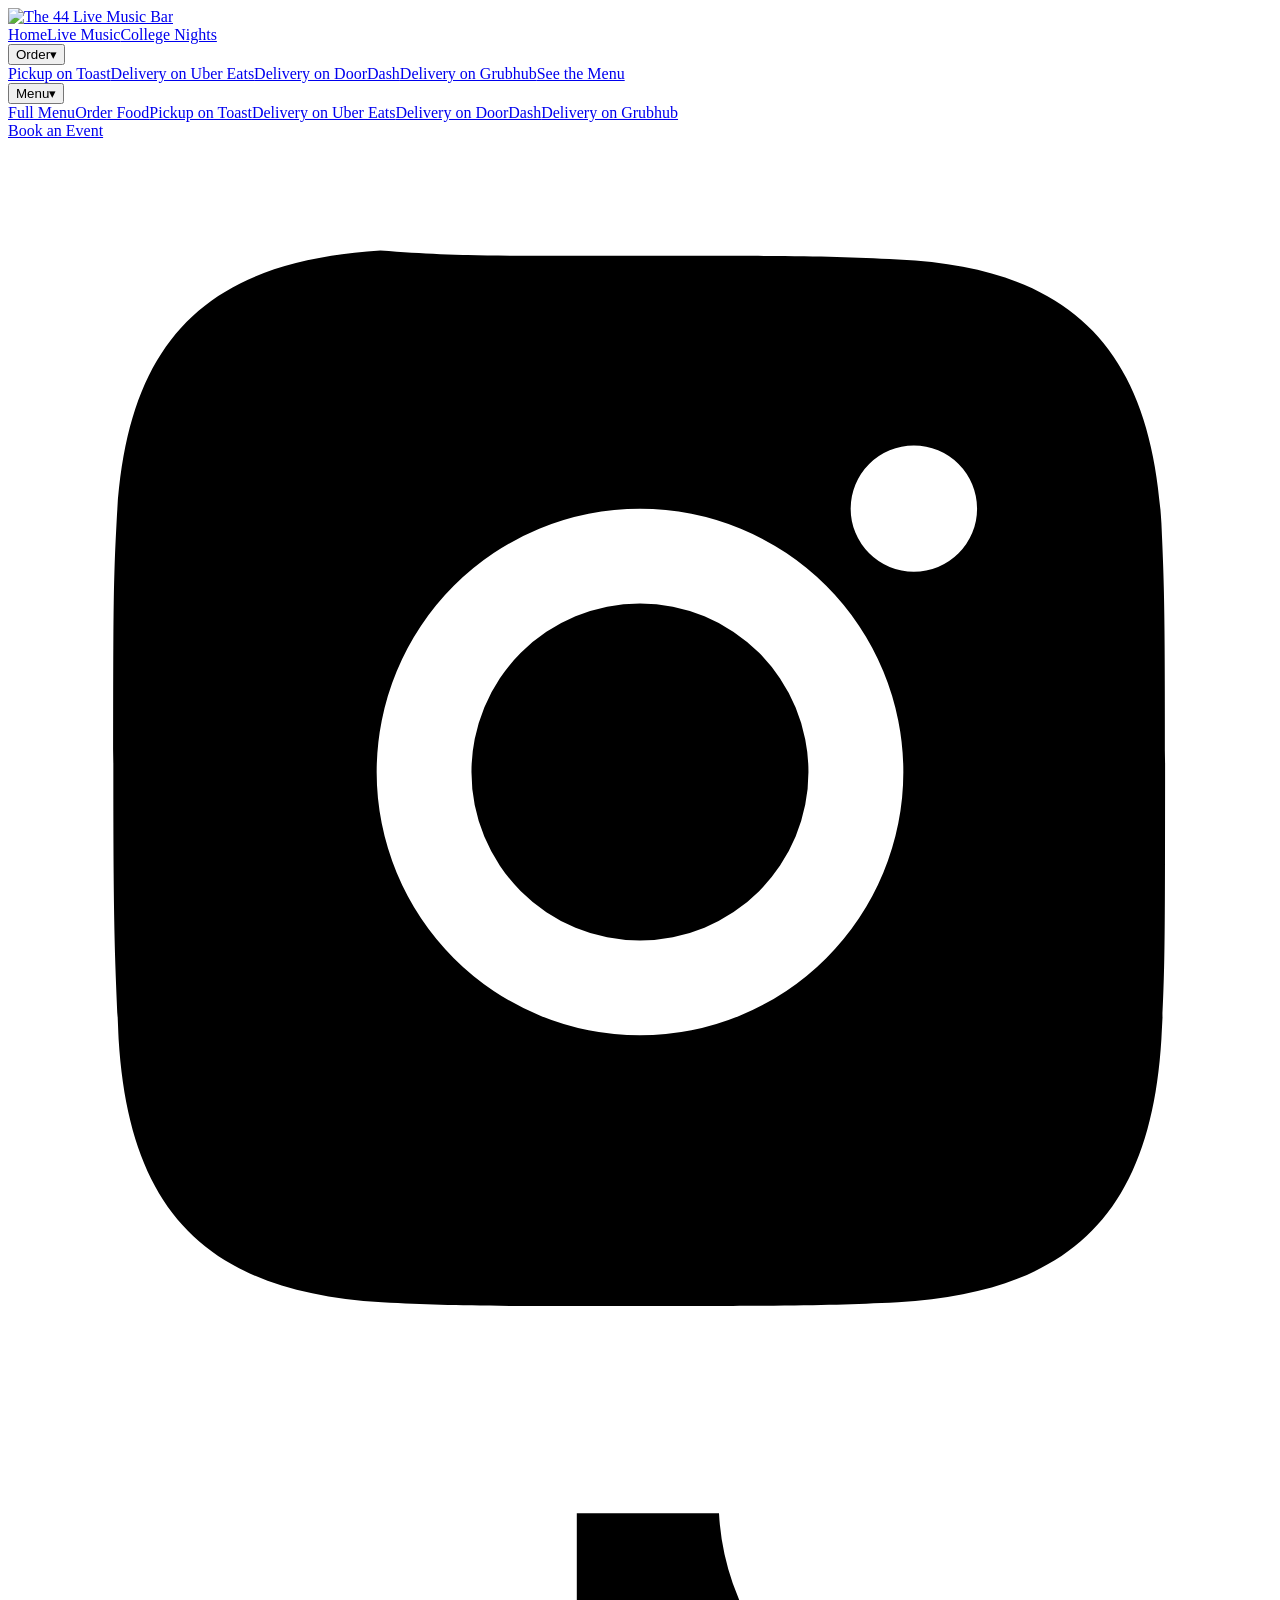
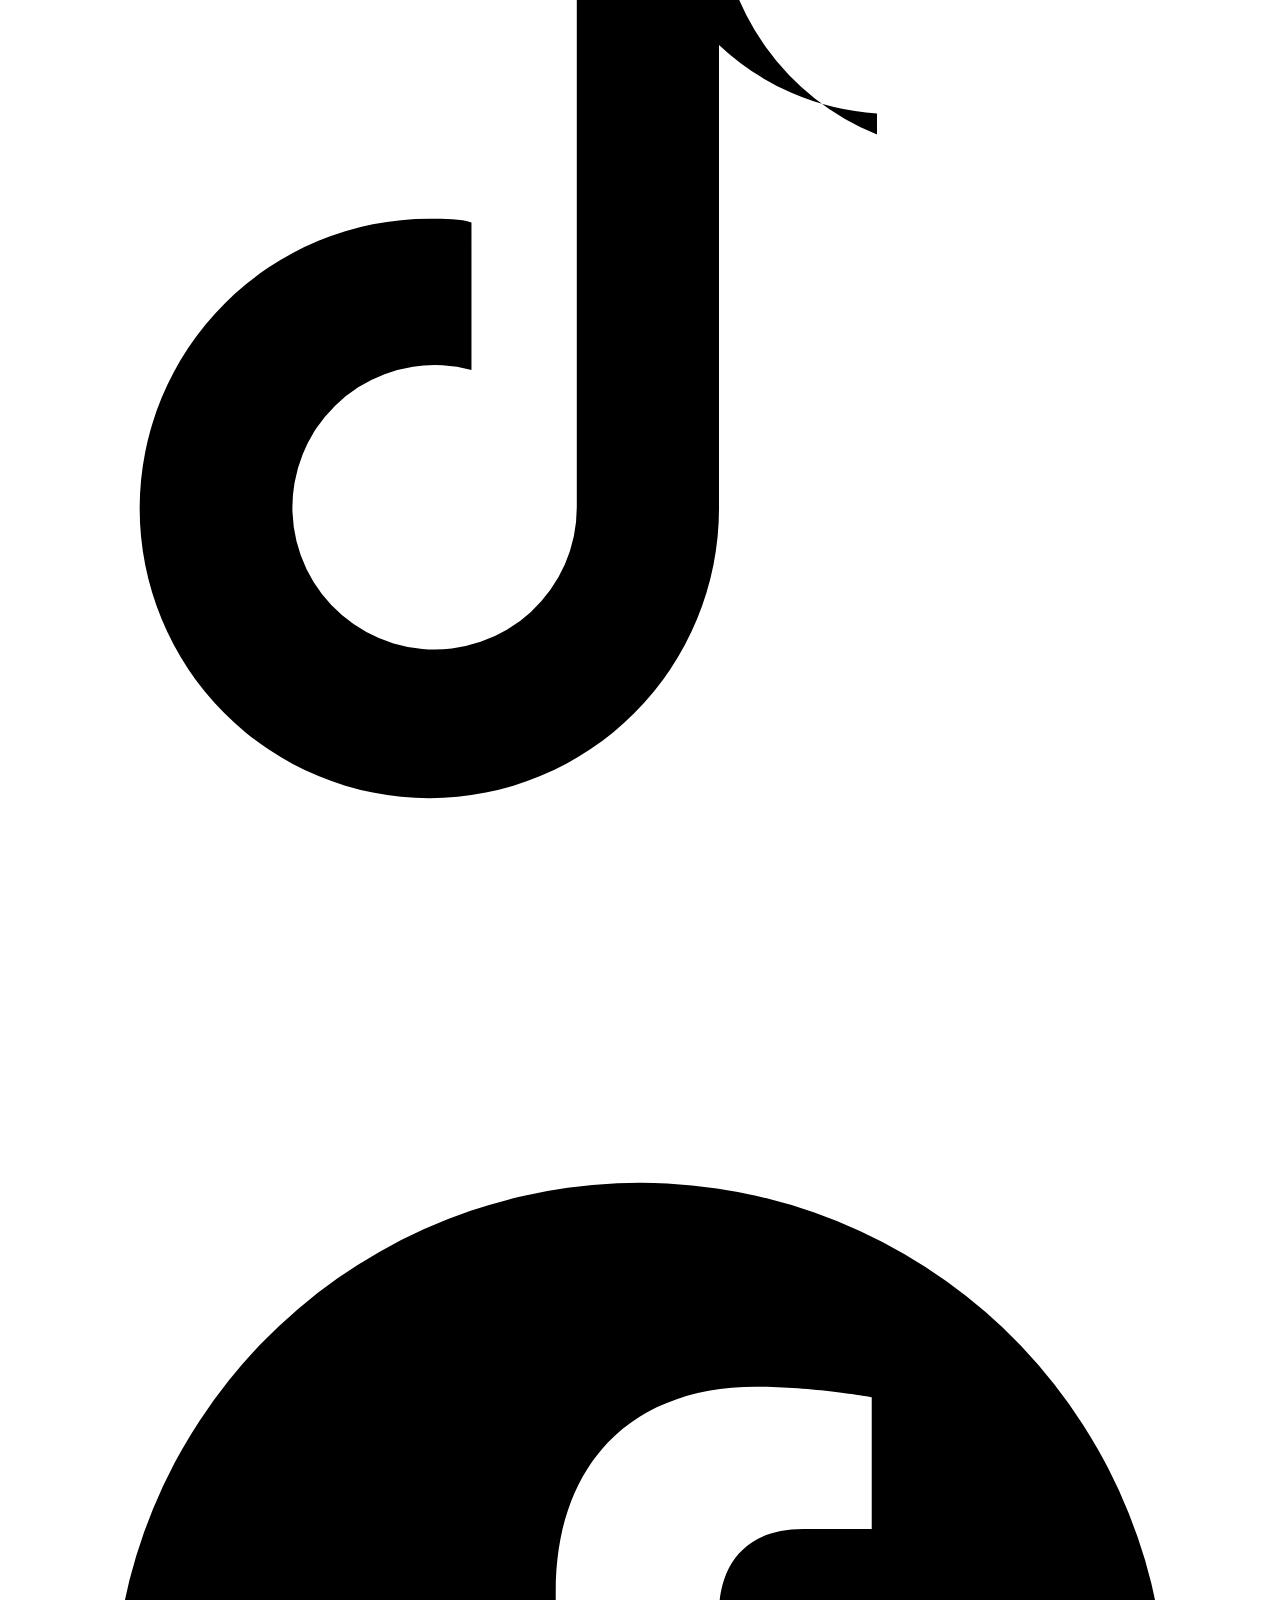
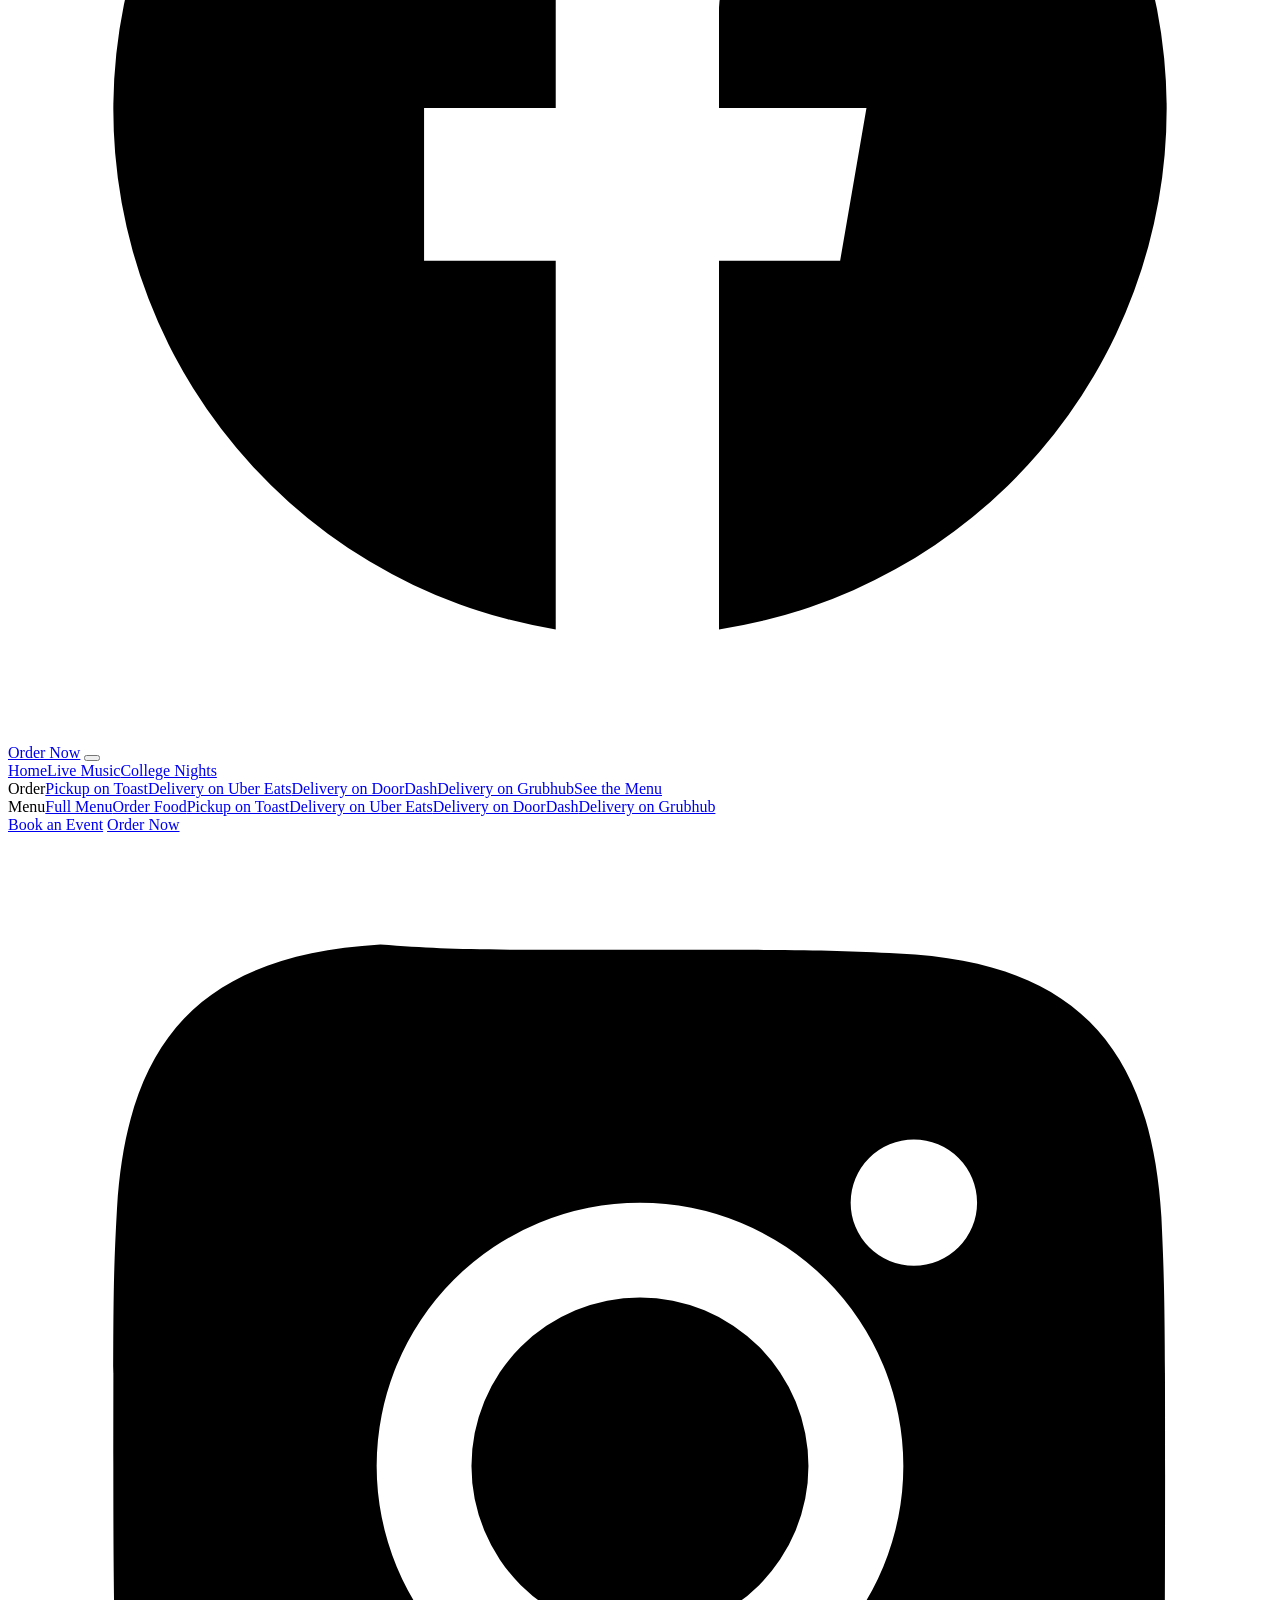
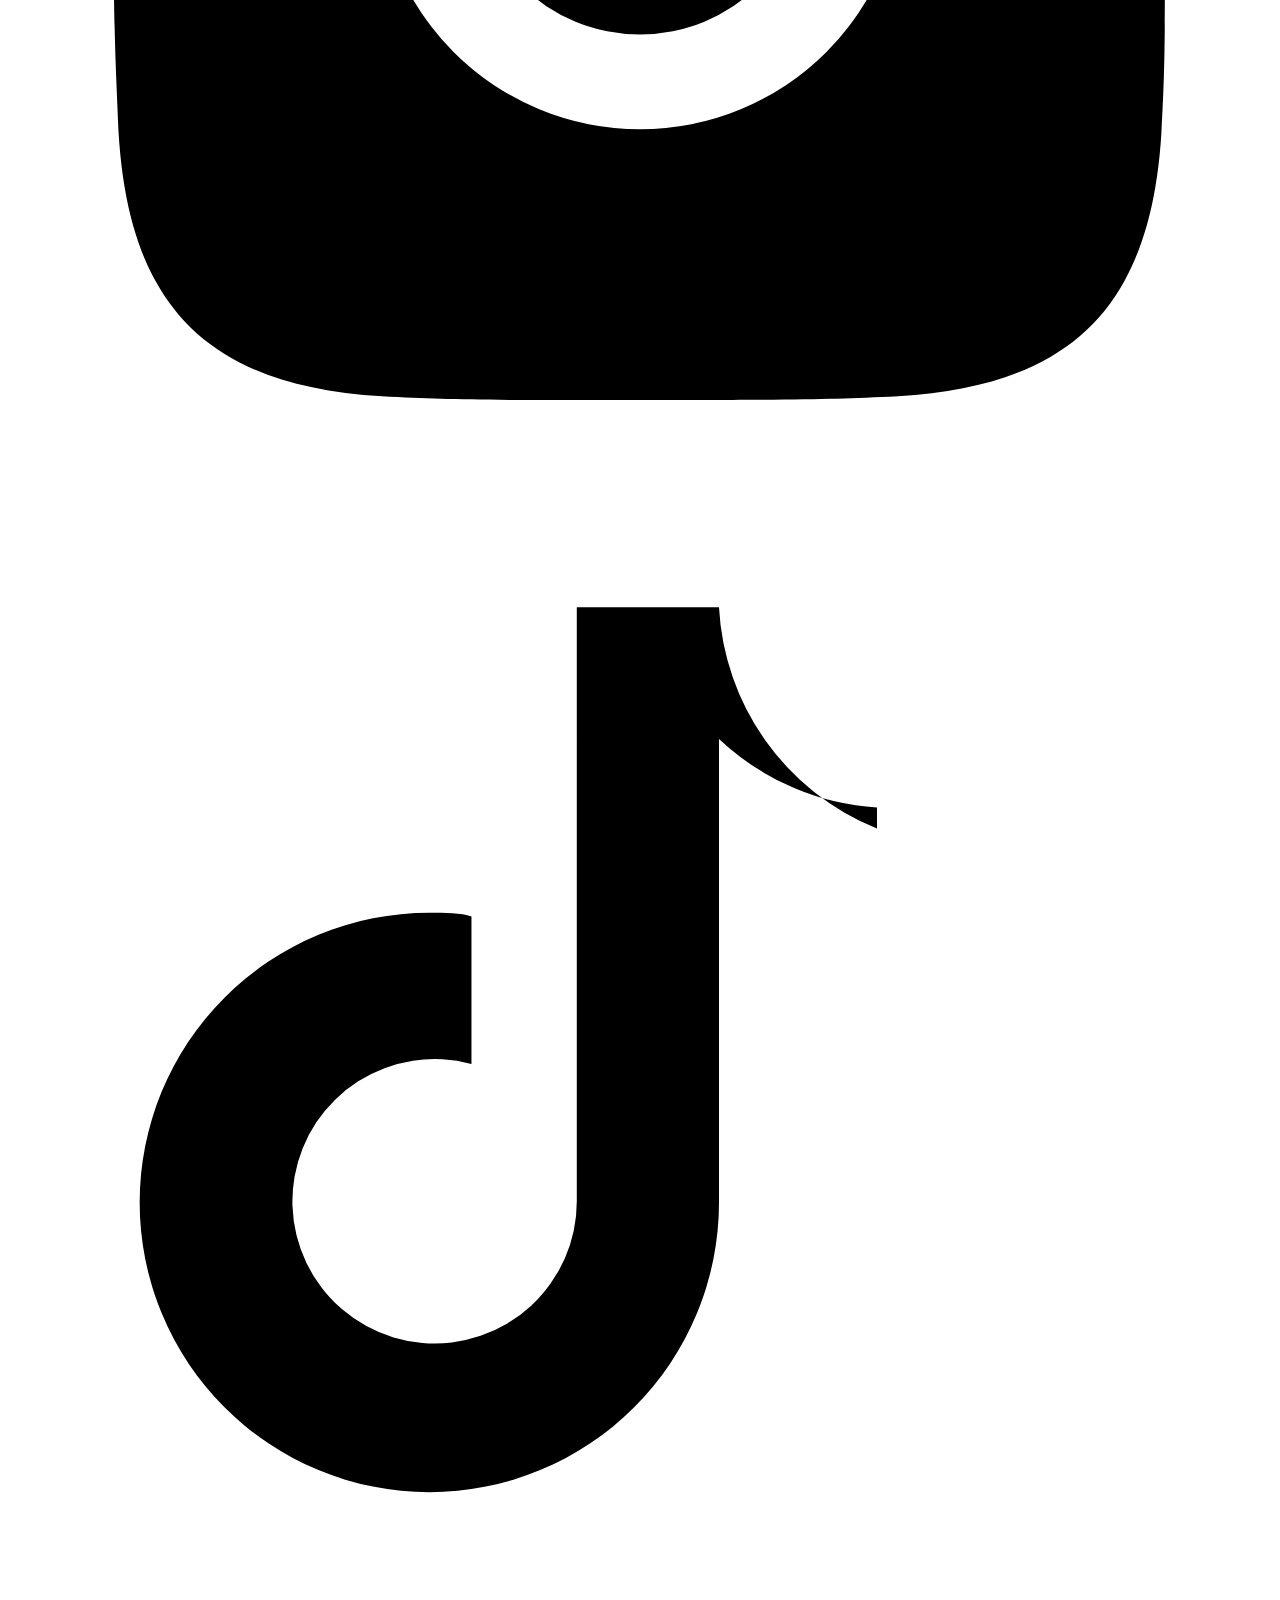
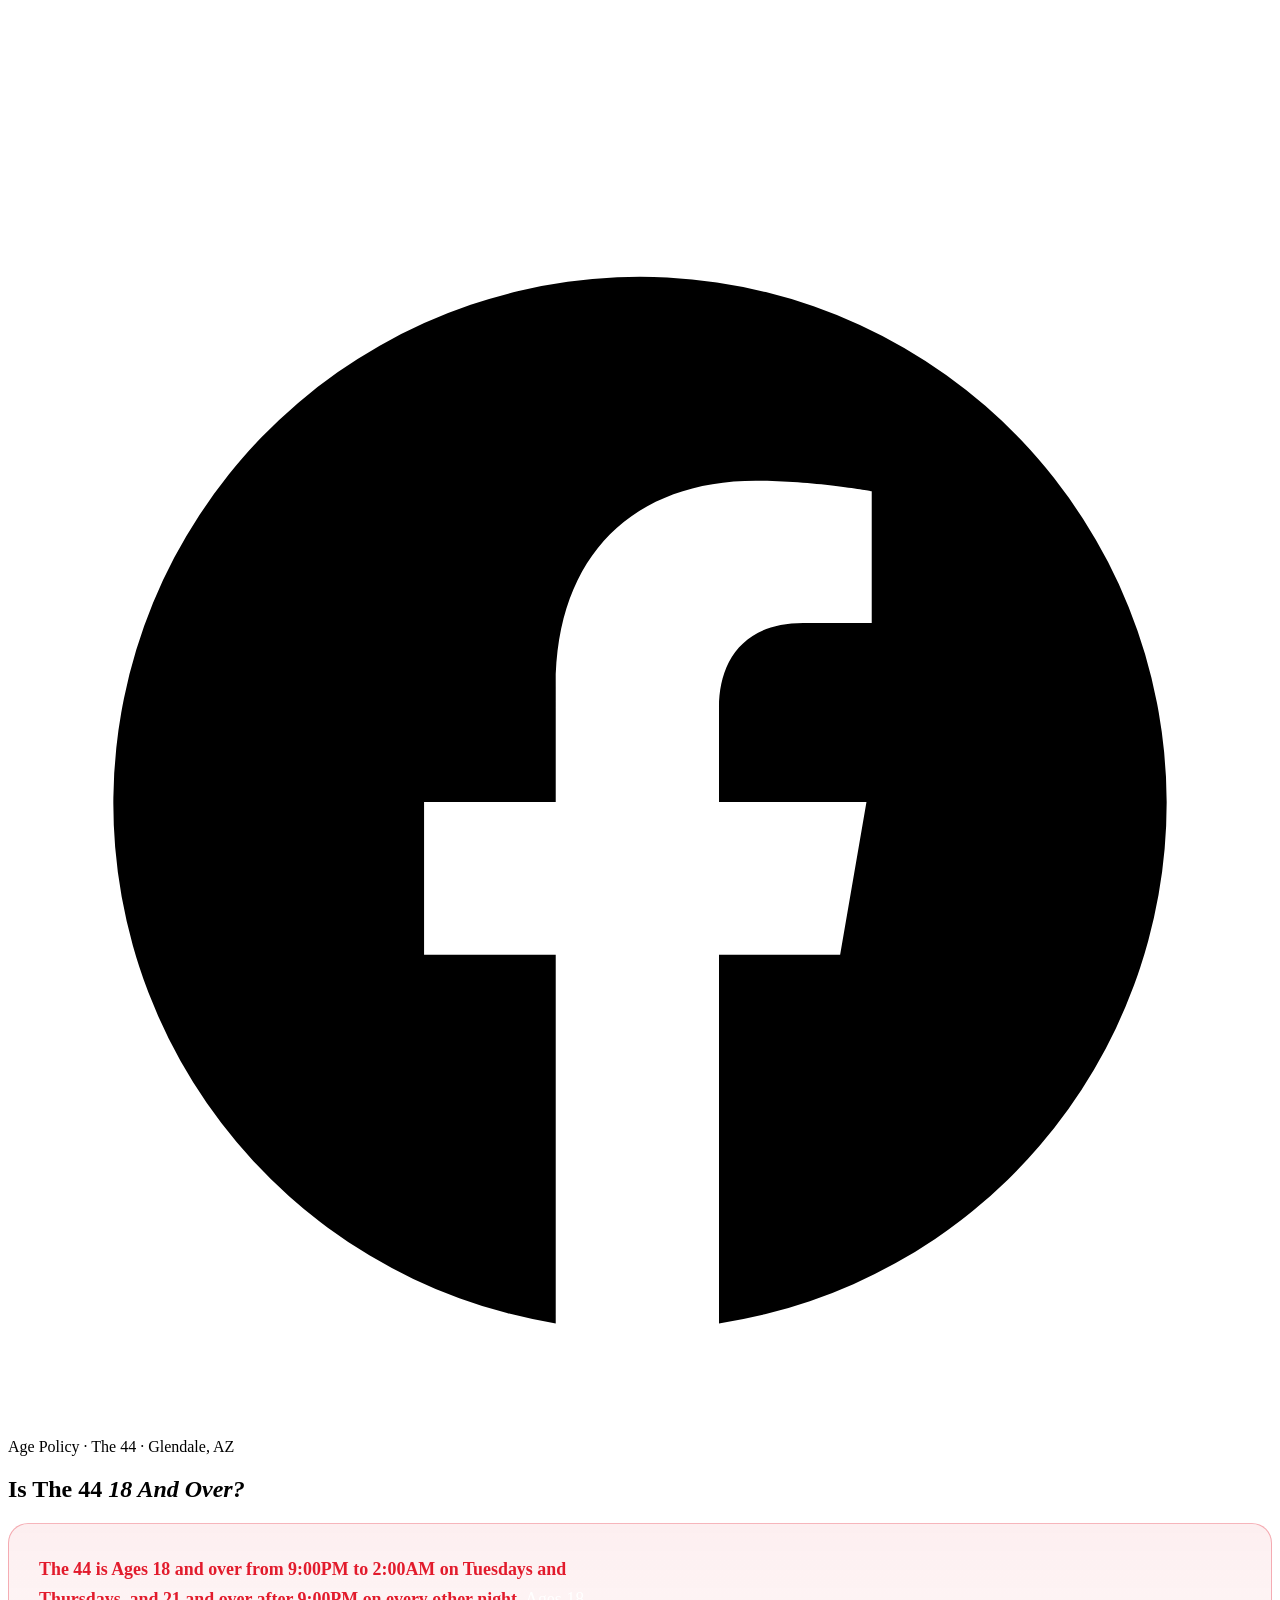
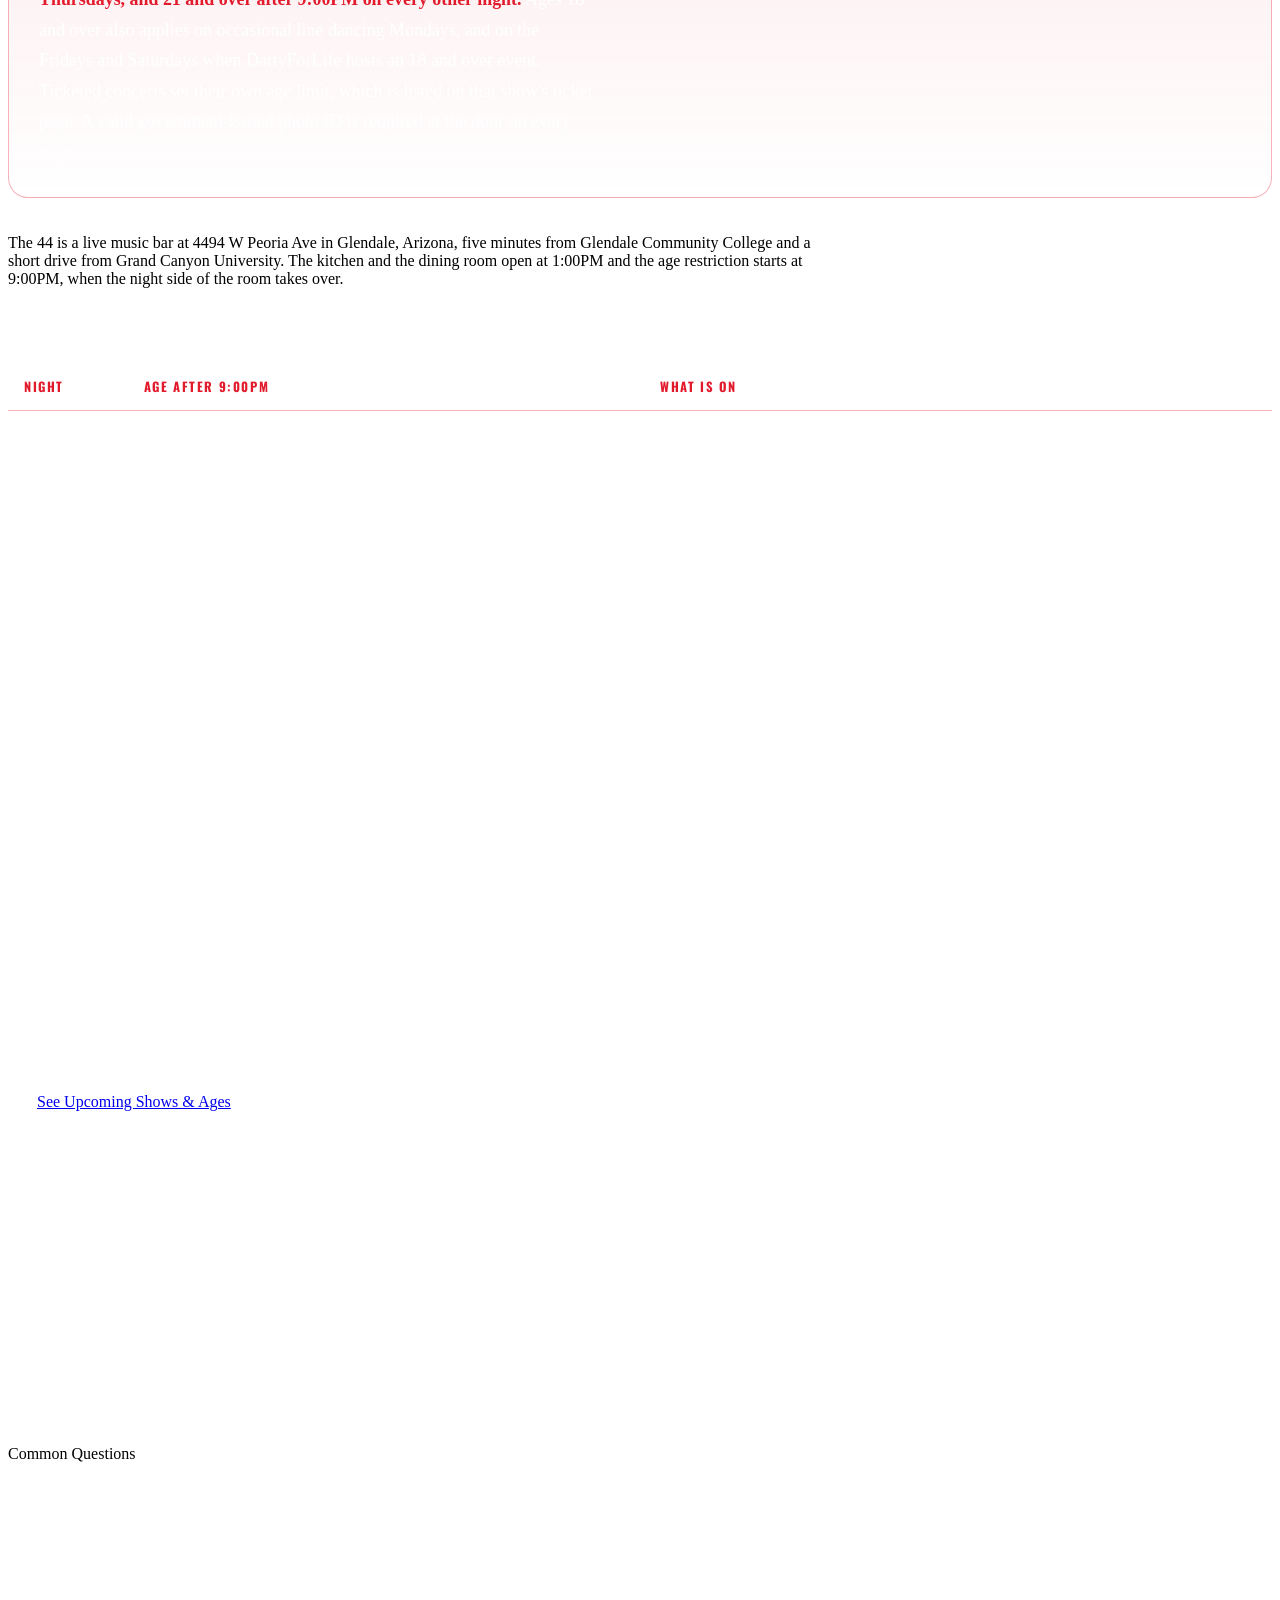
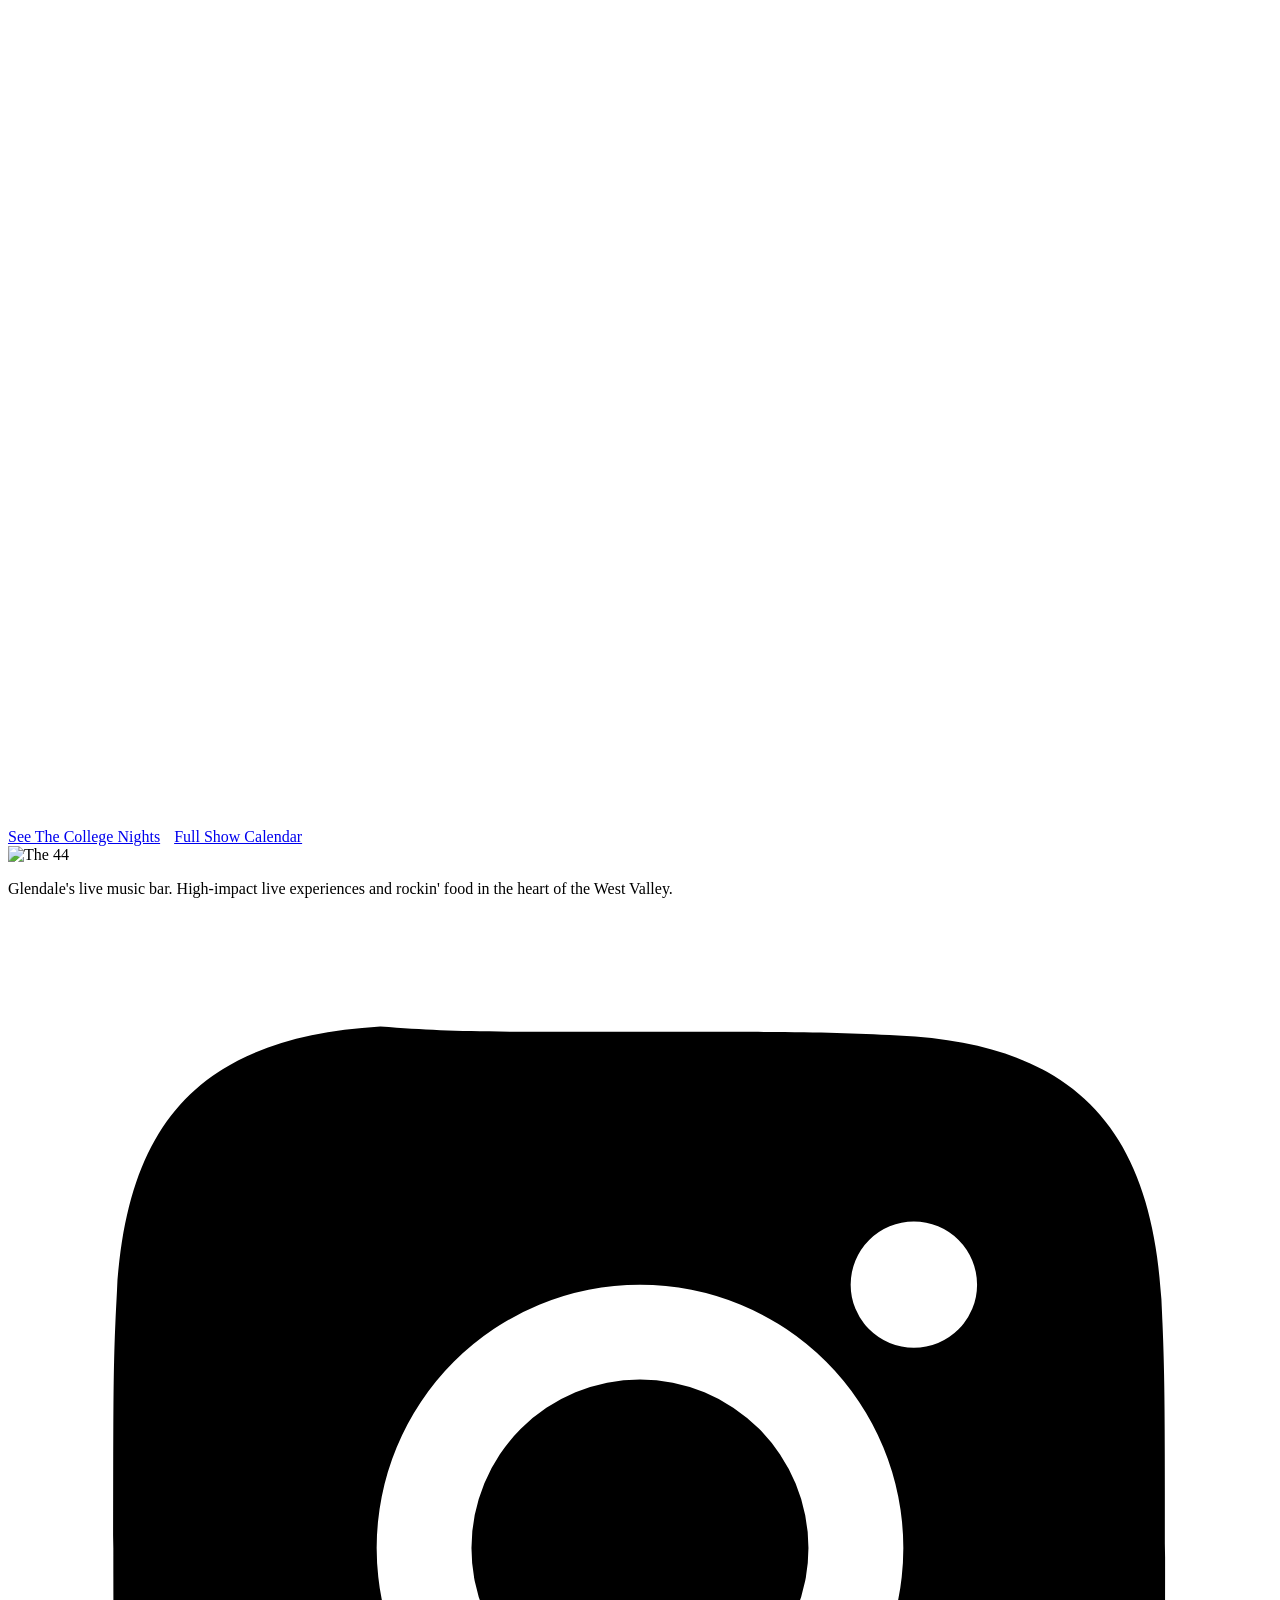
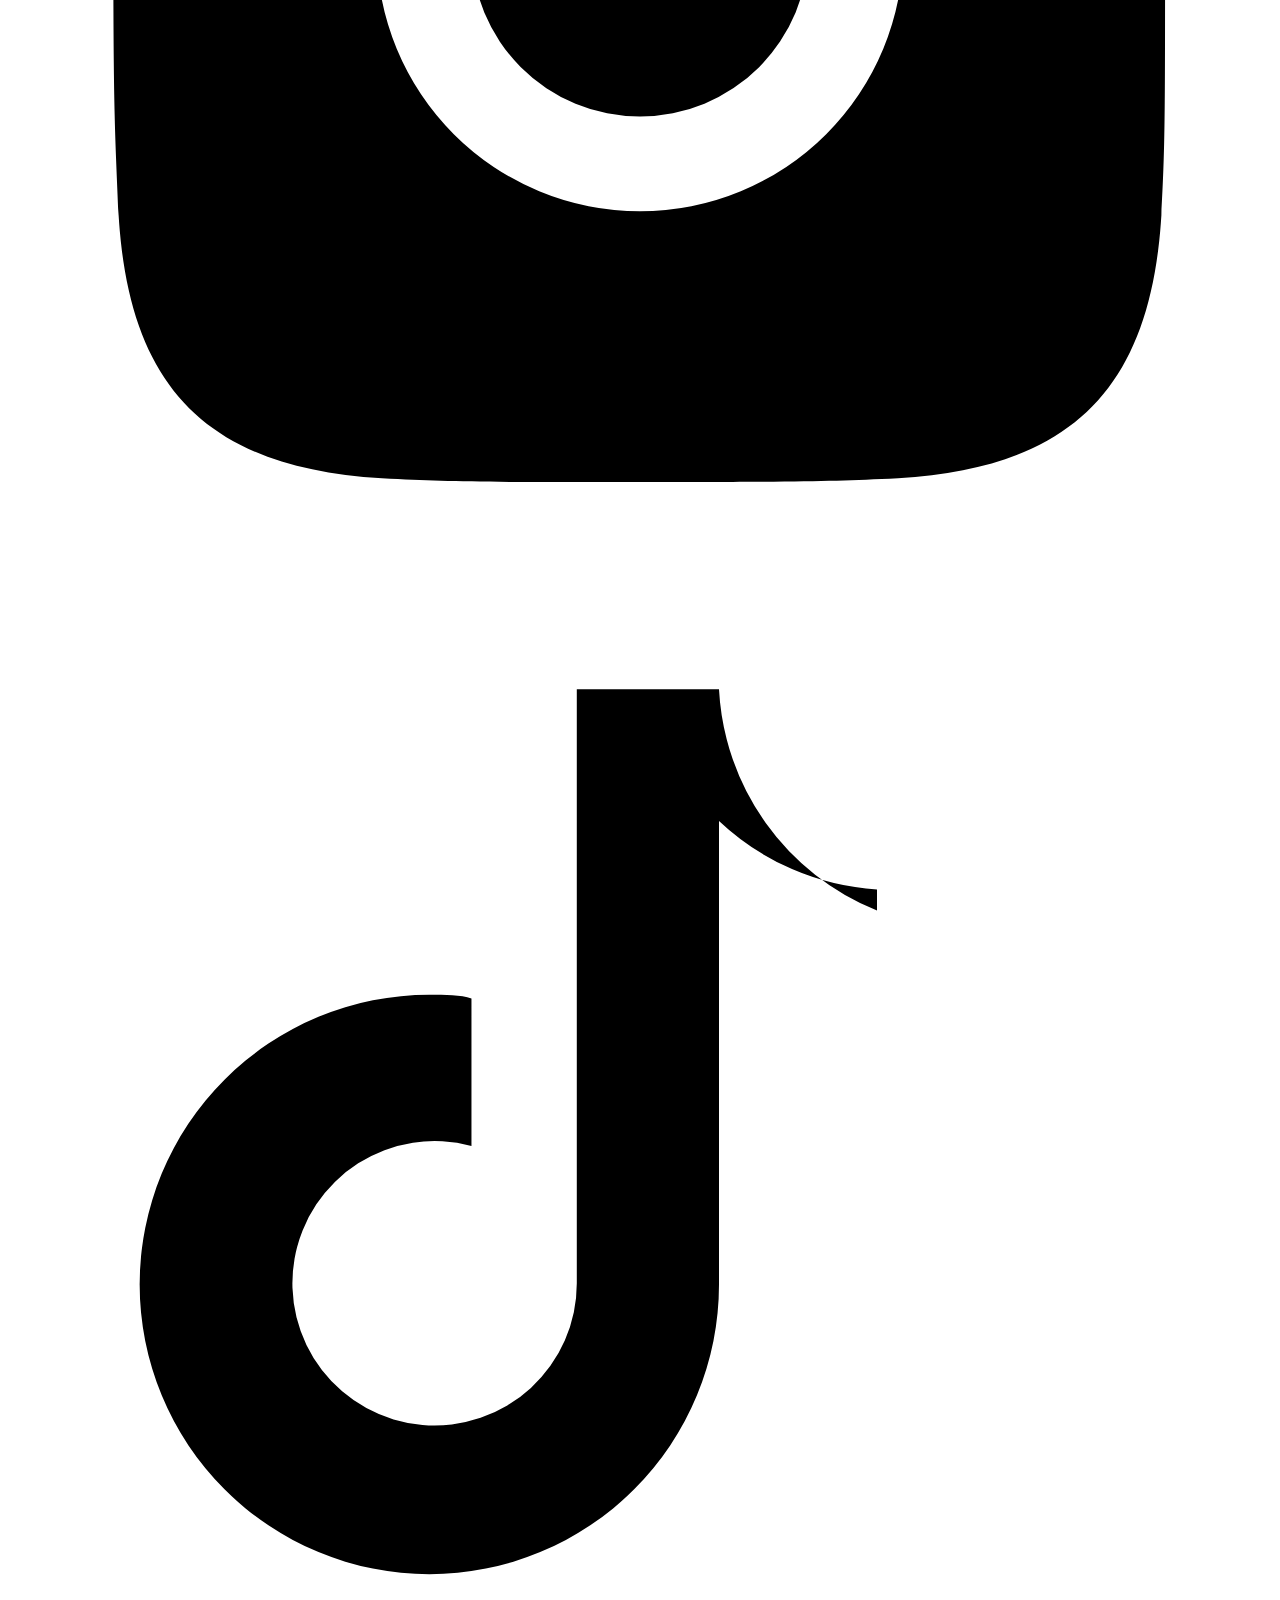
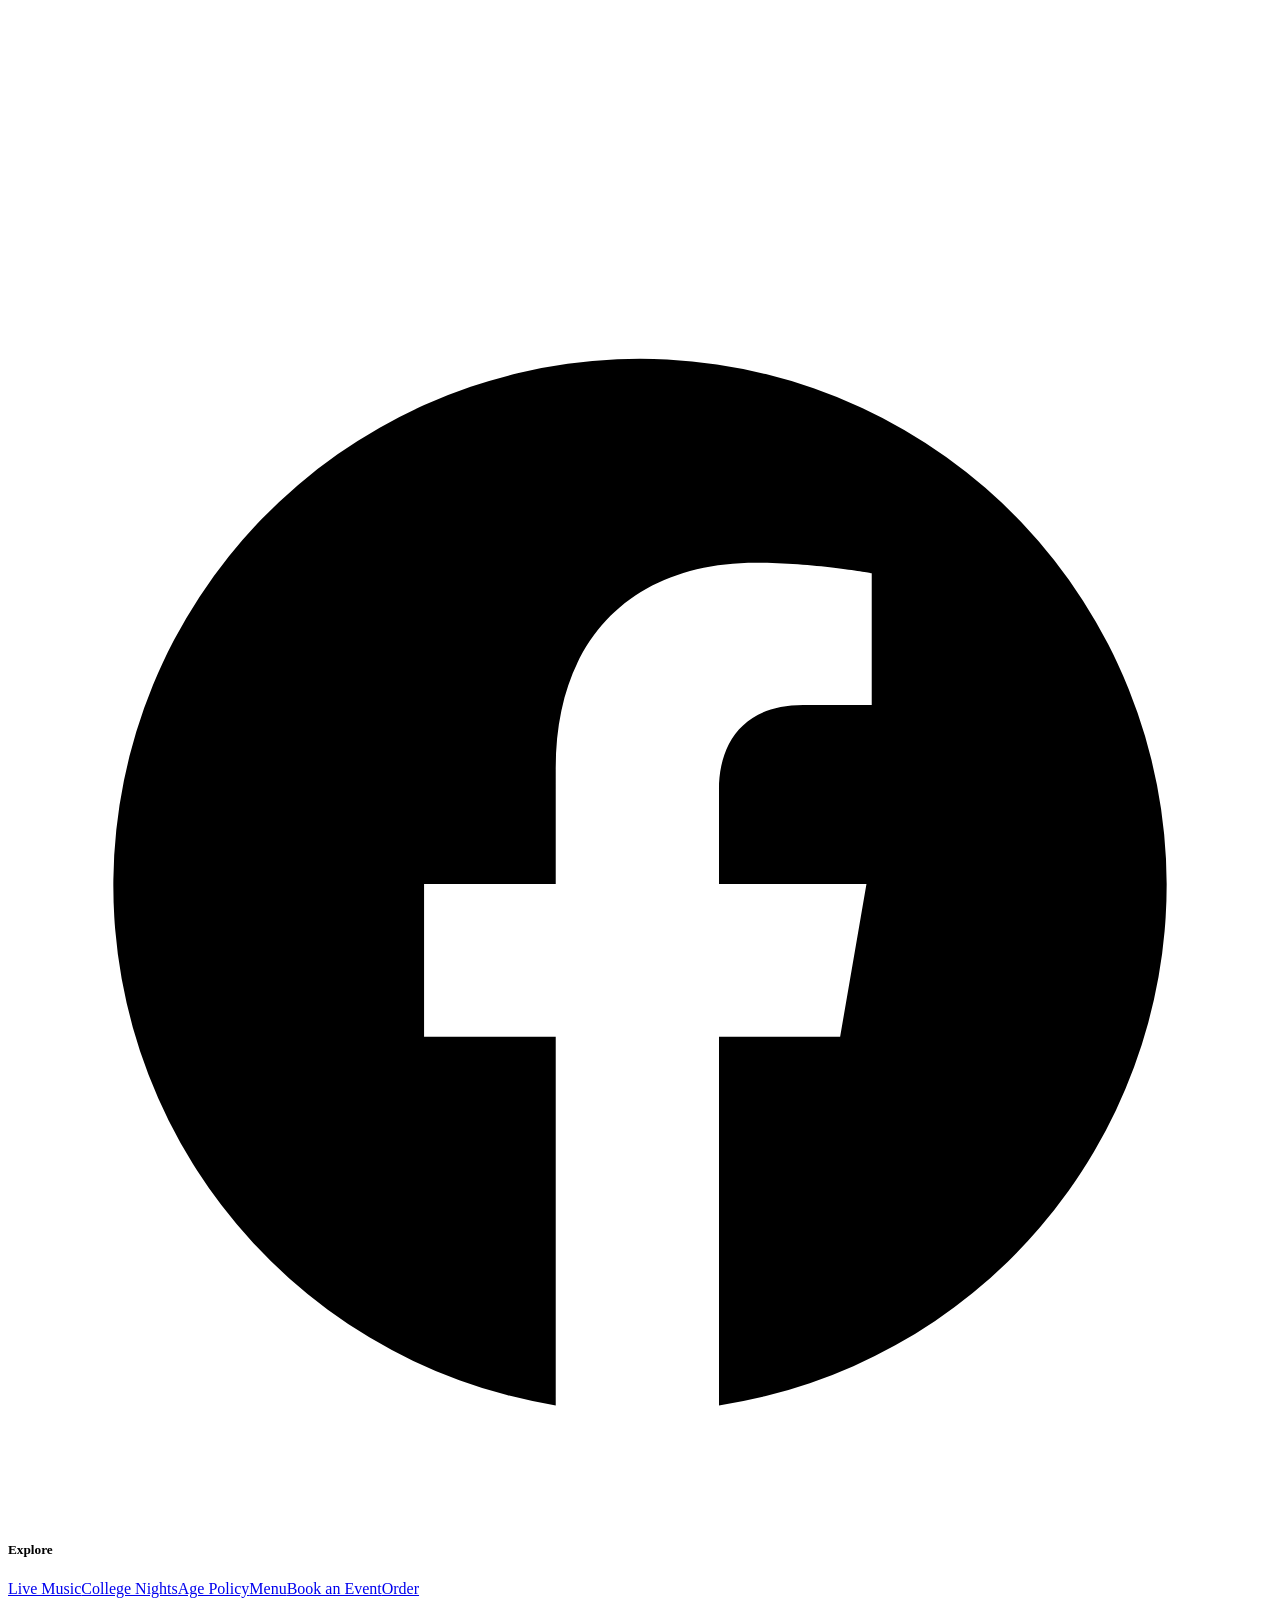
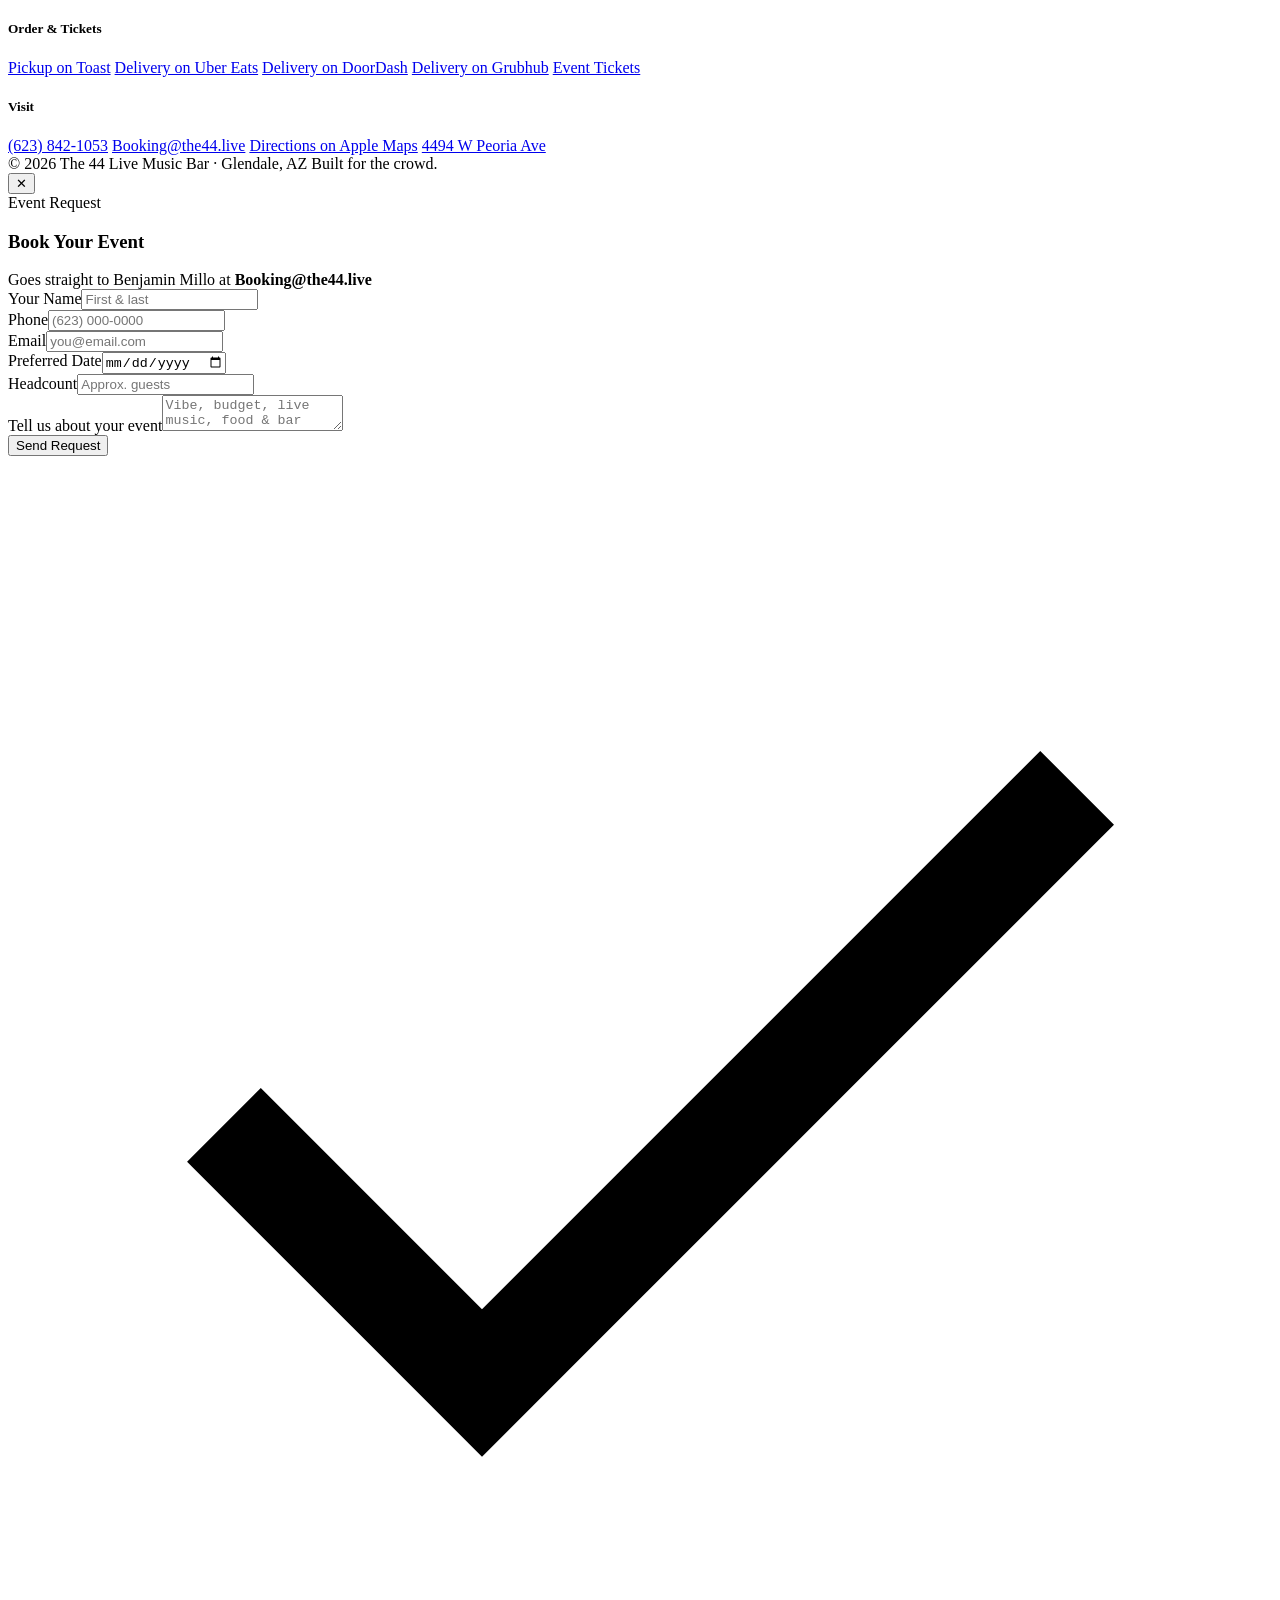
==== 18-and-over.html @ ad422ea9 "Update Open Graph and Twitter meta tags" ====
<!DOCTYPE html>
<html lang="en">
<head>
<meta charset="UTF-8">
<meta name="viewport" content="width=device-width, initial-scale=1.0">
<title>Is The 44 18 and Over? Age Policy By Night · The 44, Glendale AZ</title>
<meta name="description" content="The 44 in Glendale, AZ is Ages 18 and over from 9PM to 2AM on Tuesdays and Thursdays, and 21 and over after 9PM on every other night. Ages 18 and over also applies on occasional line dancing Mondays and on Fridays and Saturdays when DartyForLife hosts.">
<link rel="canonical" href="https://the44.live/18-and-over.html">
<link rel="icon" href="assets/logo.png">
<meta property="og:title" content="Is The 44 18 and Over? · The 44">
<meta property="og:description" content="Ages 18 and over 9PM to 2AM on Tuesdays and Thursdays. 21 and over after 9PM every other night.">
<meta property="og:image" content="https://the44.live/assets/banner-poster.jpg">
<meta property="og:type" content="website">
<meta property="og:url" content="https://the44.live/18-and-over.html">
<meta property="og:site_name" content="The 44 Live Music Bar">
<meta name="twitter:card" content="summary_large_image">
<meta name="twitter:title" content="Is The 44 18 and Over? · The 44">
<meta name="twitter:description" content="Ages 18 and over 9PM to 2AM on Tuesdays and Thursdays. 21 and over after 9PM every other night.">
<meta name="twitter:image" content="https://the44.live/assets/banner-poster.jpg">
<meta name="theme-color" content="#000000">
<link rel="preconnect" href="https://fonts.googleapis.com">
<link rel="preconnect" href="https://fonts.gstatic.com" crossorigin>
<link href="https://fonts.googleapis.com/css2?family=Righteous&family=Josefin+Sans:wght@300;400;500;600;700&family=Oswald:wght@500;600;700&display=swap" rel="stylesheet">
<link rel="stylesheet" href="styles.css?v=6">
<style>
.ag-block{max-width:820px}
/* The direct answer. Kept first in the DOM, above every other block, short
   enough to lift whole. Everything below it is the same answer expanded. */
.ag-answer{border:1px solid rgba(226,27,44,.32);border-radius:20px;padding:30px;
  background:linear-gradient(180deg,rgba(226,27,44,.07),rgba(255,255,255,.01));margin-top:8px}
.ag-answer p{color:#fff;font-size:1.12rem;line-height:1.7;margin:0;max-width:62ch}
.ag-answer p strong{color:#E21B2C}
.ag-tablewrap{overflow-x:auto;margin-top:44px;-webkit-overflow-scrolling:touch}
table.ag-table{width:100%;min-width:560px;border-collapse:collapse;text-align:left}
table.ag-table caption{text-align:left;color:rgba(255,255,255,.55);font-size:.9rem;padding-bottom:14px}
table.ag-table th,table.ag-table td{padding:14px 16px;border-bottom:1px solid rgba(255,255,255,.10);vertical-align:top}
table.ag-table thead th{font-family:'Oswald',sans-serif;font-size:.8rem;letter-spacing:1.6px;text-transform:uppercase;color:#E21B2C;border-bottom-color:rgba(226,27,44,.35)}
table.ag-table tbody th{font-family:'Oswald',sans-serif;font-weight:600;color:#fff;white-space:nowrap}
table.ag-table td{color:rgba(255,255,255,.72);line-height:1.6}
table.ag-table td .ag-18{color:#fff;font-weight:600}
.ag-note{border:1px solid rgba(255,255,255,.10);border-radius:20px;padding:28px;background:rgba(255,255,255,.02);margin-top:44px}
.ag-note h3{font-family:'Righteous',cursive;font-size:1.4rem;color:#fff;margin:0 0 14px;line-height:1.2}
.ag-note p{color:rgba(255,255,255,.72);line-height:1.65;margin:0 0 14px;max-width:62ch}
.ag-note p:last-child{margin-bottom:0}
.ag-faq{max-width:820px;margin-top:56px}
.ag-faq h3{font-family:'Oswald',sans-serif;font-size:1.12rem;margin:26px 0 6px;color:#fff}
.ag-faq p{color:rgba(255,255,255,.72);line-height:1.65;margin:0;max-width:64ch}
.ag-updated{color:rgba(255,255,255,.42);font-size:.86rem;margin-top:40px}
</style>
<script type="application/ld+json">
{"@context":"https://schema.org","@graph":[
{"@type":"FAQPage","@id":"https://the44.live/18-and-over.html#faq","url":"https://the44.live/18-and-over.html","name":"Is The 44 18 and Over? Age Policy By Night","inLanguage":"en-US","dateModified":"2026-08-15","about":{"@id":"https://the44.live/#bar"},"publisher":{"@id":"https://the44.live/#bar"},"mainEntity":[
{"@type":"Question","name":"Is The 44 18 and over?","acceptedAnswer":{"@type":"Answer","text":"The 44 is Ages 18 and over from 9:00PM to 2:00AM on Tuesdays and Thursdays, and 21 and over after 9:00PM on every other night. Ages 18 and over also applies on occasional line dancing Mondays, and on the Fridays and Saturdays when DartyForLife hosts an 18 and over event. Ticketed concerts set their own age limit, which is listed on that show's ticket page. A valid government-issued photo ID is required at the door on every night."}},
{"@type":"Question","name":"What nights is The 44 18 and over?","acceptedAnswer":{"@type":"Answer","text":"Tuesdays and Thursdays, every week, from 9:00PM to 2:00AM. The 44 is also Ages 18 and over on occasional Mondays when Thank You For Dancing or Electric Dance run a line dancing night, and on the occasional Friday or Saturday when DartyForLife hosts an 18 and over event at The 44."}},
{"@type":"Question","name":"Is The 44 21 and over?","acceptedAnswer":{"@type":"Answer","text":"After 9:00PM, yes, on every night that is not one of the Ages 18 and over nights. The 44 is 21 and over after 9:00PM on Wednesdays, Sundays, and on any Friday or Saturday without an 18 and over event. The kitchen and dining room open at 1:00PM and the age restriction begins at 9:00PM."}},
{"@type":"Question","name":"Can you get into The 44 at 18 on a Friday or Saturday?","acceptedAnswer":{"@type":"Answer","text":"Fridays and Saturdays are Ages 18 and over only when DartyForLife is hosting an 18 and over night at The 44. Those weekend nights are not every week. Check the age listed on that night's event page at posh.vip/g/the44 before you come out. Without an 18 and over event, Fridays and Saturdays are 21 and over after 9:00PM."}},
{"@type":"Question","name":"Is The 44 18 and over for concerts and live music?","acceptedAnswer":{"@type":"Answer","text":"Not always. Ticketed concerts at The 44 set their own age limit, and many touring shows are 21 and over even though the weekly Tuesday and Thursday nights are Ages 18 and over. The age for a specific show is listed on that show's ticket page. The weekly 18 and over nights are Tuesdays and Thursdays, 9:00PM to 2:00AM."}},
{"@type":"Question","name":"Do you need an ID to get into The 44?","acceptedAnswer":{"@type":"Answer","text":"Yes. A valid, unexpired government-issued photo ID is required at the door on every night, including the Ages 18 and over nights. Arizona law requires The 44 to verify age before serving alcohol, so guests under 21 are marked at entry and are not served."}},
{"@type":"Question","name":"What time do the 18 and over nights start at The 44?","acceptedAnswer":{"@type":"Answer","text":"9:00PM. The Ages 18 and over nights at The 44 run from 9:00PM to 2:00AM on Tuesdays and Thursdays at 4494 W Peoria Ave in Glendale, Arizona."}},
{"@type":"Question","name":"Is there an 18 and over bar in Glendale, AZ?","acceptedAnswer":{"@type":"Answer","text":"Yes. The 44, at 4494 W Peoria Ave in Glendale, is Ages 18 and over from 9:00PM to 2:00AM on Tuesdays and Thursdays. It is five minutes from Glendale Community College and a short drive from Grand Canyon University."}}
]},
{"@type":"Event","@id":"https://the44.live/18-and-over.html#tuesday","name":"18 and Over Tuesday at The 44","description":"Weekly Ages 18 and over night at The 44 in Glendale, Arizona. $2 beers at midnight, live music, DJs, lasers and fog. 9:00PM to 2:00AM.","typicalAgeRange":"18-","audience":{"@type":"PeopleAudience","requiredMinAge":18,"suggestedMinAge":18},"eventAttendanceMode":"https://schema.org/OfflineEventAttendanceMode","eventStatus":"https://schema.org/EventScheduled","url":"https://the44.live/18-and-over.html","eventSchedule":{"@type":"Schedule","repeatFrequency":"P1W","byDay":"https://schema.org/Tuesday","startTime":"21:00","endTime":"02:00","scheduleTimezone":"America/Phoenix"},"location":{"@id":"https://the44.live/#bar"},"organizer":{"@type":"Organization","name":"DartyForLife","url":"https://dartyforlife.com/"}},
{"@type":"Event","@id":"https://the44.live/18-and-over.html#thursday","name":"18 and Over Karaoke Thursday at The 44","description":"Weekly Ages 18 and over karaoke night at The 44 in Glendale, Arizona. Karaoke and ski shots. 9:00PM to 2:00AM.","typicalAgeRange":"18-","audience":{"@type":"PeopleAudience","requiredMinAge":18,"suggestedMinAge":18},"eventAttendanceMode":"https://schema.org/OfflineEventAttendanceMode","eventStatus":"https://schema.org/EventScheduled","url":"https://the44.live/18-and-over.html","eventSchedule":{"@type":"Schedule","repeatFrequency":"P1W","byDay":"https://schema.org/Thursday","startTime":"21:00","endTime":"02:00","scheduleTimezone":"America/Phoenix"},"location":{"@id":"https://the44.live/#bar"}},
{"@type":"WebPage","@id":"https://the44.live/18-and-over.html#webpage","url":"https://the44.live/18-and-over.html","name":"Is The 44 18 and Over? Age Policy By Night","description":"The age policy at The 44 Live Music Bar in Glendale, Arizona, night by night.","inLanguage":"en-US","dateModified":"2026-08-15","isPartOf":{"@type":"WebSite","@id":"https://the44.live/#website","url":"https://the44.live/","name":"The 44 Live Music Bar"},"about":{"@id":"https://the44.live/#bar"},"primaryImageOfPage":"https://the44.live/assets/banner-poster.jpg","breadcrumb":{"@type":"BreadcrumbList","itemListElement":[
{"@type":"ListItem","position":1,"name":"The 44","item":"https://the44.live/"},
{"@type":"ListItem","position":2,"name":"Age Policy","item":"https://the44.live/18-and-over.html"}]}}
]}
</script>
  <script defer src="https://site-stats-dartyforlife.vercel.app/script.js" data-website-id="b3cb225d-4cf5-4c58-b432-d6f7f33ac965" data-domains="the44.live,www.the44.live"></script>
</head>
<body>
<div class="grain"></div>
<div class="spotlight"></div>
<div id="nav-mount" data-nosnippet></div>

<main>
<section class="page-top">
  <div class="wrap" style="padding-top:0">

    <div class="sec-head reveal">
      <span class="eyebrow">Age Policy · The 44 · Glendale, AZ</span>
      <h1 class="sec-title">Is The 44 <em>18 And Over?</em></h1>
    </div>

    <!-- THE ANSWER. First real content in the DOM.
         Written one sentence at a time on purpose. Google's grounding layer
         extracts INDIVIDUAL SENTENCES (~15 words) and scores each one against
         a sub-query, so a sentence that carries a value without its condition
         ("Yes, on certain nights.") can be lifted alone and flattened into a
         flat yes. Every sentence below pairs the age WITH the nights it
         applies to, so no single sentence can be extracted and be wrong. -->
    <div class="ag-answer reveal">
      <p><strong>The 44 is Ages 18 and over from 9:00PM to 2:00AM on Tuesdays and Thursdays, and 21 and over after 9:00PM on every other night.</strong> Ages 18 and over also applies on occasional line dancing Mondays, and on the Fridays and Saturdays when DartyForLife hosts an 18 and over event. Ticketed concerts set their own age limit, which is listed on that show's ticket page. A valid government-issued photo ID is required at the door on every night.</p>
    </div>

    <div class="ag-block reveal" style="margin-top:36px">
      <p class="sec-sub" style="text-align:left">The 44 is a live music bar at 4494 W Peoria Ave in Glendale, Arizona, five minutes from Glendale Community College and a short drive from Grand Canyon University. The kitchen and the dining room open at 1:00PM and the age restriction starts at 9:00PM, when the night side of the room takes over.</p>
    </div>

    <div class="ag-tablewrap reveal">
      <table class="ag-table">
        <caption>Age policy at The 44, night by night. All times are Phoenix time.</caption>
        <thead>
          <tr><th scope="col">Night</th><th scope="col">Age after 9:00PM</th><th scope="col">What is on</th></tr>
        </thead>
        <tbody>
          <tr><th scope="row">Monday</th><td><span class="ag-18">Ages 18 &amp; over</span> on line dancing nights, otherwise 21 &amp; over</td><td>Occasional line dancing nights with Thank You For Dancing or Electric Dance</td></tr>
          <tr><th scope="row">Tuesday</th><td><span class="ag-18">Ages 18 &amp; over</span>, 9:00PM to 2:00AM</td><td>$2 beers at midnight, live music, DJs, lasers and fog</td></tr>
          <tr><th scope="row">Wednesday</th><td>21 &amp; over</td><td>Live music</td></tr>
          <tr><th scope="row">Thursday</th><td><span class="ag-18">Ages 18 &amp; over</span>, 9:00PM to 2:00AM</td><td>Karaoke and ski shots</td></tr>
          <tr><th scope="row">Friday</th><td><span class="ag-18">Ages 18 &amp; over</span> when DartyForLife hosts, otherwise 21 &amp; over</td><td>Live music. Check the event listing for that night</td></tr>
          <tr><th scope="row">Saturday</th><td><span class="ag-18">Ages 18 &amp; over</span> when DartyForLife hosts, otherwise 21 &amp; over</td><td>Live music. Check the event listing for that night</td></tr>
          <tr><th scope="row">Sunday</th><td>21 &amp; over</td><td>Live music</td></tr>
        </tbody>
      </table>
    </div>

    <div class="ag-note reveal">
      <h3>Ticketed Concerts Set Their Own Age</h3>
      <p>This is the part that trips people up. The weekly Tuesday and Thursday nights are Ages 18 and over, but a ticketed concert at The 44 can be 21 and over even on those nights, and many touring shows are. That is why some ticket sites list The 44 as a 21 and over venue.</p>
      <p>The age for any specific show is printed on that show's ticket page. If you are under 21 and coming out for a named act, check the ticket page first.</p>
      <a class="btn btn-primary" href="https://posh.vip/g/the44" target="_blank" rel="noopener">See Upcoming Shows &amp; Ages</a>
    </div>

    <div class="ag-note reveal">
      <h3>Bring A Real ID, Every Night</h3>
      <p>A valid, unexpired government-issued photo ID is required at the door on every night, including the Ages 18 and over nights. Arizona law requires The 44 to verify age before serving alcohol, so guests under 21 are marked at entry and are not served.</p>
    </div>

    <div class="ag-faq reveal">
      <span class="eyebrow">Common Questions</span>

      <h3>What nights is The 44 18 and over?</h3>
      <p>Tuesdays and Thursdays, every week, from 9:00PM to 2:00AM. The 44 is also Ages 18 and over on occasional Mondays when Thank You For Dancing or Electric Dance run a line dancing night, and on the occasional Friday or Saturday when DartyForLife hosts an 18 and over event at The 44.</p>

      <h3>Is The 44 21 and over?</h3>
      <p>After 9:00PM, yes, on every night that is not one of the Ages 18 and over nights. The 44 is 21 and over after 9:00PM on Wednesdays, Sundays, and on any Friday or Saturday without an 18 and over event. The kitchen and dining room open at 1:00PM and the age restriction begins at 9:00PM.</p>

      <h3>Can you get into The 44 at 18 on a Friday or Saturday?</h3>
      <p>Fridays and Saturdays are Ages 18 and over only when DartyForLife is hosting an 18 and over night at The 44. Those weekend nights are not every week. Check the age listed on that night's event page before you come out. Without an 18 and over event, Fridays and Saturdays are 21 and over after 9:00PM.</p>

      <h3>What time do the 18 and over nights start at The 44?</h3>
      <p>9:00PM. The Ages 18 and over nights at The 44 run from 9:00PM to 2:00AM on Tuesdays and Thursdays at 4494 W Peoria Ave in Glendale, Arizona.</p>

      <h3>Is there an 18 and over bar in Glendale, AZ?</h3>
      <p>Yes. The 44, at 4494 W Peoria Ave in Glendale, is Ages 18 and over from 9:00PM to 2:00AM on Tuesdays and Thursdays. It is five minutes from Glendale Community College and a short drive from Grand Canyon University.</p>

      <h3>Who runs the 18 and over nights at The 44?</h3>
      <p>DartyForLife, one of the biggest college promotion groups in the Phoenix Valley, runs the college nights at The 44 in Glendale. Their full schedule across Tempe, Scottsdale, Glendale, Avondale and Goodyear is at dartyforlife.com.</p>

      <p class="ag-updated">Age policy last updated 15 August 2026. Ages for individual ticketed shows are listed on each show's ticket page.</p>
    </div>

    <div class="reveal" style="margin-top:44px;display:flex;gap:14px;flex-wrap:wrap">
      <a href="college-night.html" class="btn btn-primary">See The College Nights</a>
      <a href="events.html" class="btn">Full Show Calendar</a>
    </div>

  </div>
</section>
</main>

<div id="footer-mount"></div>
<script src="app.js?v=6"></script>
</body>
</html>
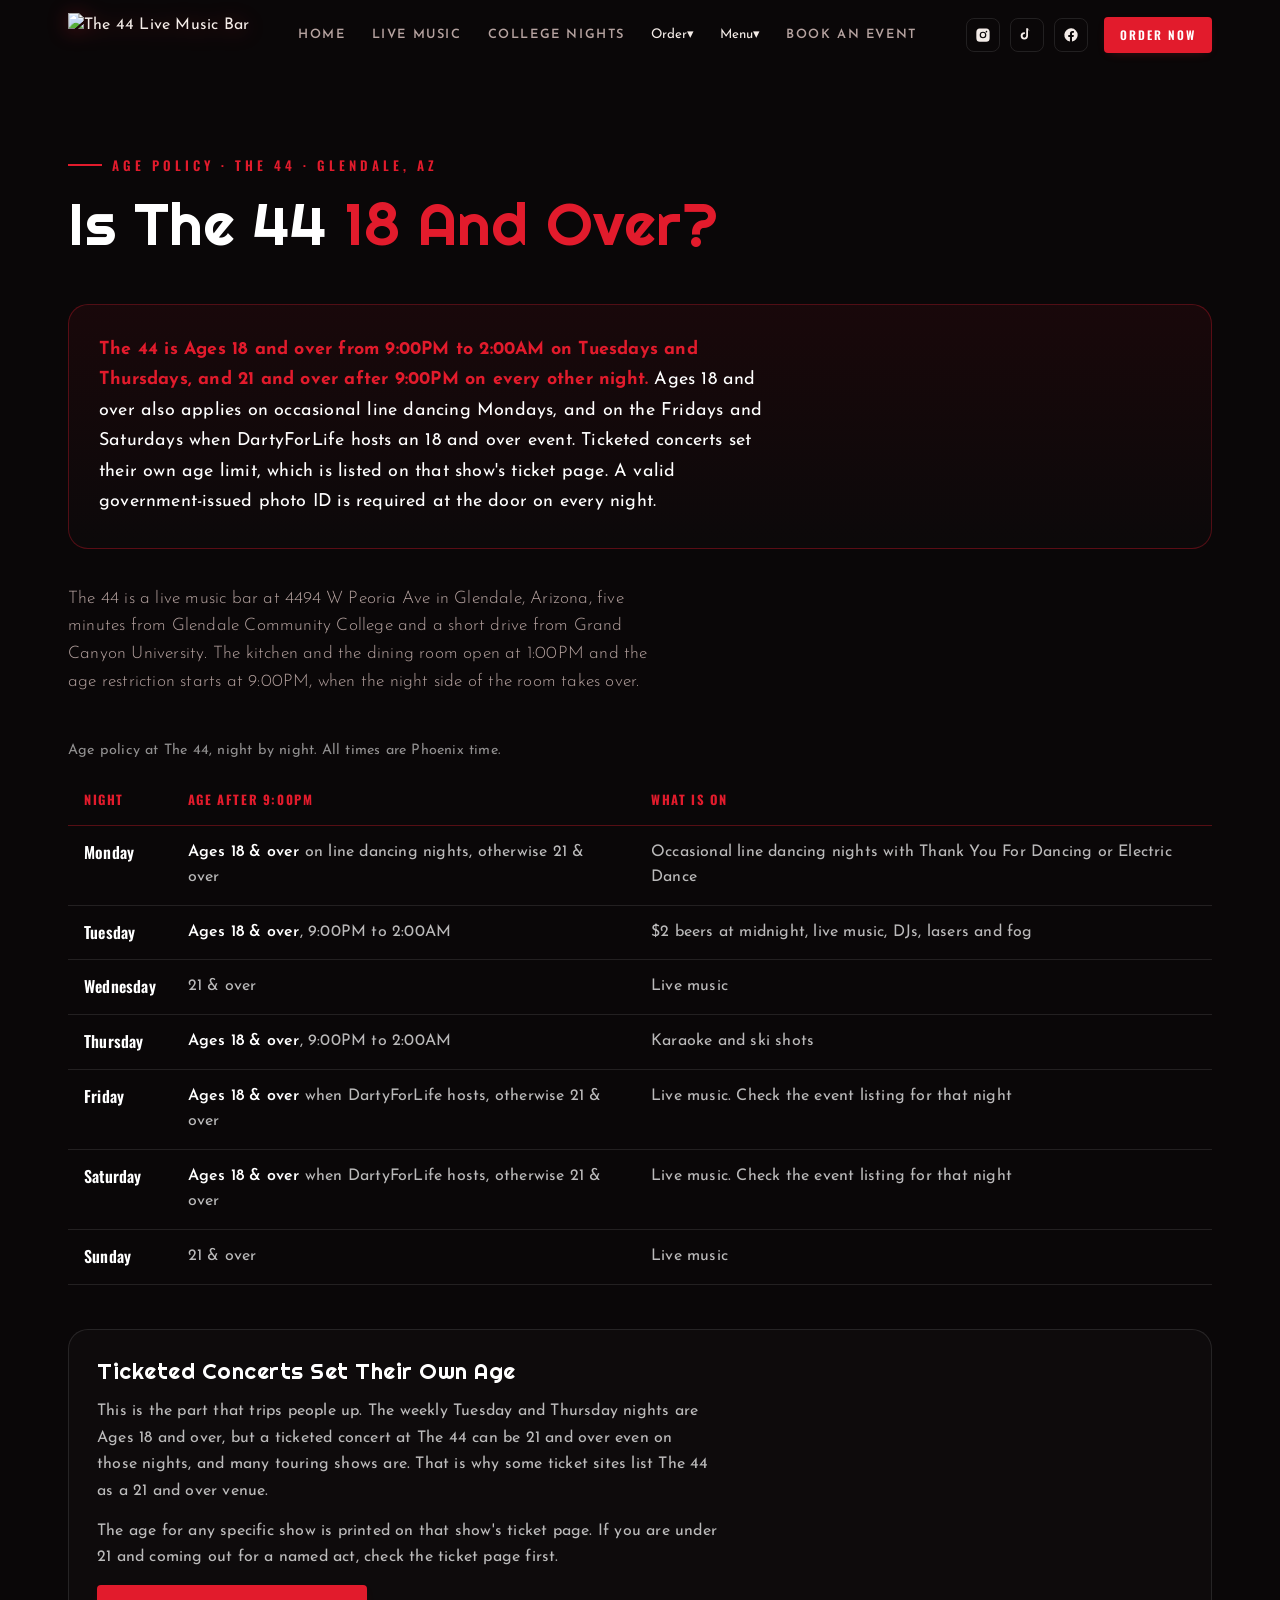
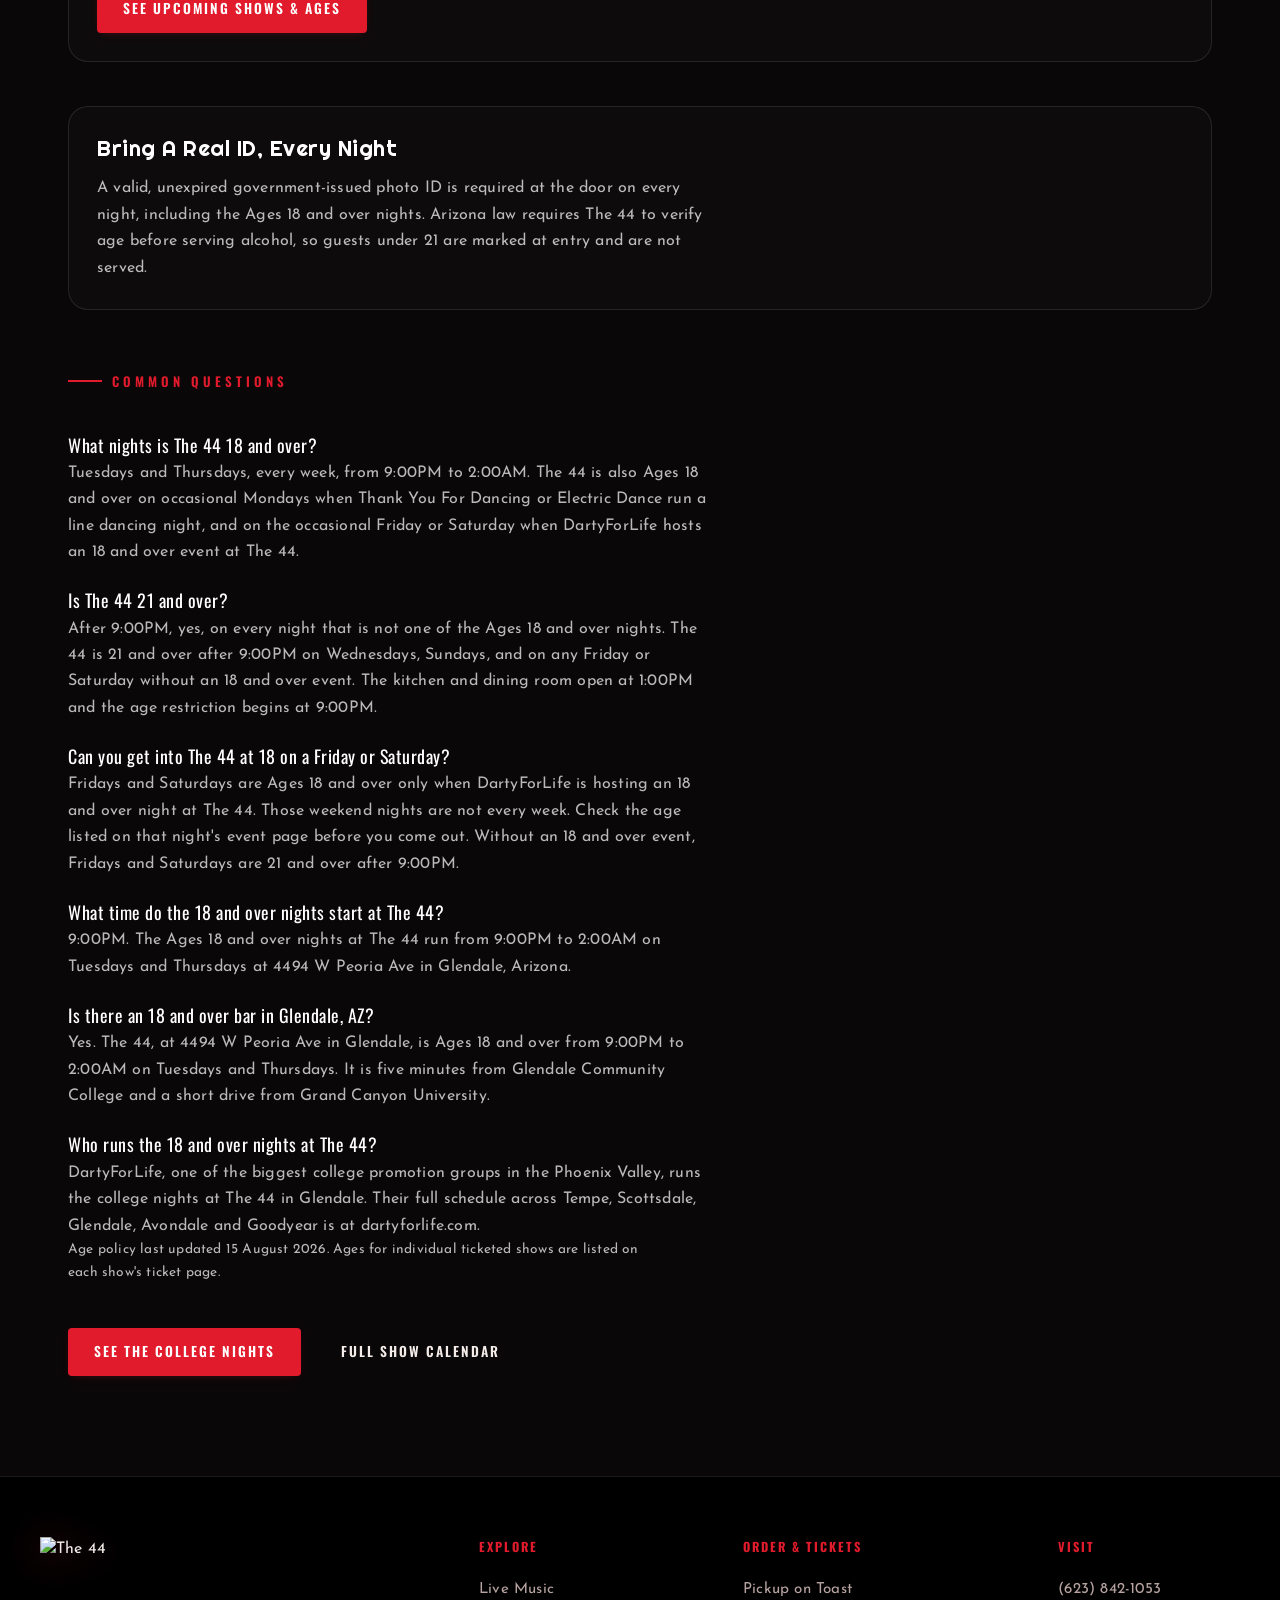
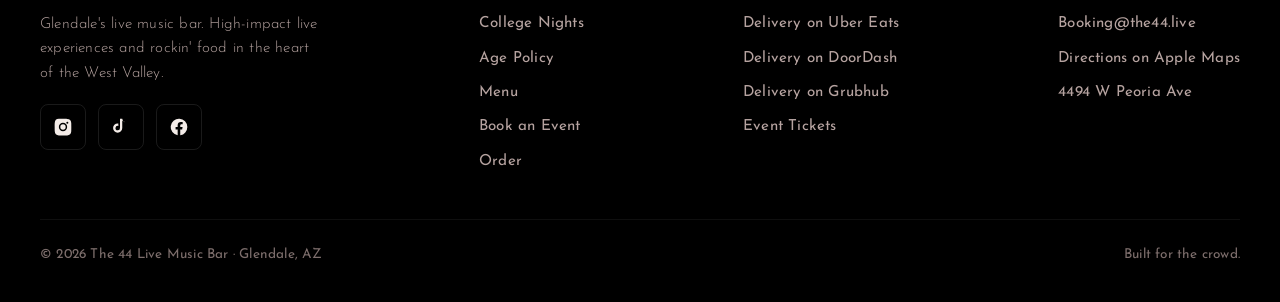
==== commit be76dcb3: "Update stylesheet and script version numbers" ====
--- a/18-and-over.html
+++ b/18-and-over.html
@@ -21,7 +21,7 @@
 <link rel="preconnect" href="https://fonts.googleapis.com">
 <link rel="preconnect" href="https://fonts.gstatic.com" crossorigin>
 <link href="https://fonts.googleapis.com/css2?family=Righteous&family=Josefin+Sans:wght@300;400;500;600;700&family=Oswald:wght@500;600;700&display=swap" rel="stylesheet">
-<link rel="stylesheet" href="styles.css?v=6">
+<link rel="stylesheet" href="styles.css?v=7">
 <style>
 .ag-block{max-width:820px}
 /* The direct answer. Kept first in the DOM, above every other block, short
@@ -161,6 +161,6 @@
 </main>
 
 <div id="footer-mount"></div>
-<script src="app.js?v=6"></script>
+<script src="app.js?v=7"></script>
 </body>
 </html>
--- a/styles.css
+++ b/styles.css
@@ -0,0 +1,809 @@
+/* ============================================================
+   THE 44 — LIVE MUSIC BAR  ·  shared styles
+   Brand bible: crimson #A52A2A · jet black · white
+   Display: Righteous · Body: Josefin Sans · Accent: Oswald
+   ============================================================ */
+:root{
+  --black:#000;
+  --ink:#0a0708;
+  --ink-2:#141011;
+  --ink-3:#1d1718;
+  --crimson:#A52A2A;
+  --crimson-bright:#E21B2C;
+  --crimson-deep:#860F0F;
+  --glow:#ff2536;
+  --white:#fff;
+  --bone:#f4ece8;
+  --muted:#b6a3a0;
+  --muted-2:#7d6e6c;
+  --line:rgba(255,255,255,.10);
+  --line-2:rgba(255,255,255,.06);
+  --maxw:1200px;
+  --ease:cubic-bezier(.16,1,.3,1);
+  /* tempo (house clock: a record under stage lights) */
+  --bpm:100;
+  --beat:calc(60s / var(--bpm));
+  /* LED / marquee */
+  --led-on:#E21B2C;
+  --led-dim:#5c0a10;
+  --led-glass:rgba(18,8,9,.55);
+  --led-grid:7px;
+  --glass-stroke:rgba(255,255,255,.22);
+  /* order platforms (accent only) */
+  --toast:#ff4c00;
+  --toast-deep:#c93c00;
+  --toast-glow:rgba(255,76,0,.45);
+  --uber:#06c167;
+  --doordash:#eb1700;
+  --doordash-glow:rgba(235,23,0,.45);
+  --grubhub:#ff8000;
+  --grubhub-glow:rgba(255,128,0,.45);
+  --uber-deep:#04241a;
+  --uber-ink:#04241a;
+  --uber-glow:rgba(6,193,103,.45);
+  /* official button radius */
+  --btn-r:4px;
+}
+*{margin:0;padding:0;box-sizing:border-box}
+html{scroll-behavior:smooth;-webkit-text-size-adjust:100%}
+body{background:var(--ink);color:var(--bone);font-family:'Josefin Sans',sans-serif;line-height:1.6;overflow-x:hidden;letter-spacing:.2px}
+::selection{background:var(--crimson-bright);color:#fff}
+a{color:inherit;text-decoration:none}
+img{display:block;max-width:100%}
+button{font-family:inherit;cursor:pointer;border:none;background:none;color:inherit}
+h1,h2,h3,.display{font-family:'Righteous',cursive;font-weight:400;letter-spacing:.5px;line-height:1.02}
+
+/* film-grain overlay removed (went pixelated/boxy over the bright neon) */
+.grain{display:none}
+.spotlight{position:fixed;width:640px;height:640px;left:0;top:0;border-radius:50%;pointer-events:none;z-index:1;
+  background:radial-gradient(circle,rgba(226,27,44,.16),transparent 60%);transform:translate(-50%,-50%);
+  transition:opacity .5s;opacity:0;will-change:transform;mix-blend-mode:screen}
+@media(pointer:fine){.spotlight.on{opacity:1}}
+
+/* ---------- nav (injected by app.js) ---------- */
+header.site{position:fixed;top:0;left:0;right:0;z-index:1000;transition:.4s var(--ease);border-bottom:1px solid transparent}
+header.site.scrolled{background:rgba(8,5,6,.85);backdrop-filter:blur(14px);border-bottom-color:var(--line)}
+.nav{max-width:var(--maxw);margin:0 auto;display:flex;align-items:center;justify-content:space-between;padding:13px 28px;gap:18px}
+.brand{display:flex;align-items:center;gap:12px;flex-shrink:0}
+.brand img{height:44px;width:auto;filter:drop-shadow(0 2px 10px rgba(226,27,44,.35))}
+.nav-links{display:flex;gap:26px;align-items:center}
+.nav-links a{font-size:.8rem;letter-spacing:1.6px;text-transform:uppercase;font-weight:600;color:var(--muted);position:relative;padding:6px 0;transition:.25s}
+.nav-links a::after{content:"";position:absolute;left:0;bottom:0;height:2px;width:0;background:var(--crimson-bright);transition:.3s var(--ease)}
+.nav-links a:hover,.nav-links a.active{color:#fff}
+.nav-links a:hover::after,.nav-links a.active::after{width:100%}
+.nav-right{display:flex;align-items:center;gap:16px}
+.nav-social{display:flex;gap:10px}
+.nav-social a{width:34px;height:34px;border-radius:8px;border:1px solid var(--line);display:flex;align-items:center;justify-content:center;transition:.3s}
+.nav-social a:hover{background:var(--crimson-bright);border-color:var(--crimson-bright);transform:translateY(-2px)}
+.nav-social a svg{width:16px;height:16px;fill:var(--bone);transition:.3s}
+.nav-social a:hover svg{fill:#fff}
+
+.btn{display:inline-flex;align-items:center;justify-content:center;gap:10px;font-family:'Oswald',sans-serif;font-weight:600;
+  letter-spacing:2px;text-transform:uppercase;font-size:.85rem;padding:13px 26px;border-radius:var(--btn-r);transition:.3s var(--ease);
+  position:relative;overflow:hidden;white-space:nowrap;cursor:pointer}
+/* shared diagonal sheen sweep on hover (GPU transform) */
+.btn::after{content:"";position:absolute;top:0;left:-120%;width:60%;height:100%;pointer-events:none;
+  background:linear-gradient(105deg,transparent,rgba(255,255,255,.35),transparent);transform:skewX(-18deg);transition:left .6s var(--ease)}
+.btn:hover::after{left:140%}
+/* keyboard focus ring (a11y) */
+.btn:focus-visible{outline:none;box-shadow:0 0 0 3px rgba(226,27,44,.45)}
+/* press */
+.btn:active{transform:translateY(0) scale(.98)}
+.btn-icon svg{width:18px;height:18px}
+.btn-primary{background:var(--crimson-bright);color:#fff;box-shadow:0 3px 12px -6px rgba(226,27,44,.45)}
+.btn-primary:hover{background:#fff;color:#000;transform:translateY(-2px);box-shadow:0 6px 18px -10px rgba(226,27,44,.4)}
+.btn-ghost{background:transparent;color:#fff;border:1.5px solid rgba(255,255,255,.24)}
+.btn-ghost:hover{border-color:#fff;background:#fff;color:#000;transform:translateY(-2px)}
+.btn-block{width:100%}
+.btn.is-disabled,a.is-disabled{opacity:.55;cursor:not-allowed;pointer-events:none}
+.evt:focus-visible{outline:2px solid var(--crimson-bright);outline-offset:3px}
+.success-fallback{margin-top:10px;font-size:.85rem;color:var(--muted-2)}
+.success-fallback a{color:var(--crimson-bright);font-weight:600}
+.btn-sm{padding:9px 16px;font-size:.74rem}
+
+.hamburger{display:none;flex-direction:column;gap:5px;padding:8px;z-index:1100}
+.hamburger span{width:26px;height:2px;background:#fff;transition:.3s}
+.mobile-menu{position:fixed;inset:0;background:rgba(6,4,5,.98);backdrop-filter:blur(8px);z-index:1050;display:flex;flex-direction:column;
+  align-items:center;justify-content:flex-start;gap:18px;padding:96px 24px 48px;overflow-y:auto;-webkit-overflow-scrolling:touch;opacity:0;pointer-events:none;transition:opacity .4s}
+.mobile-menu.open{opacity:1;pointer-events:auto}
+.mobile-menu a{font-family:'Righteous';font-size:1.45rem;color:#fff;letter-spacing:1px;text-align:center}
+.mobile-menu a.is-disabled{opacity:.5;cursor:not-allowed}
+.mobile-menu .mm-social{display:flex;gap:18px;margin-top:6px}
+.mobile-menu .mm-social a svg{width:26px;height:26px;fill:var(--crimson-bright)}
+
+/* ---------- layout ---------- */
+section{position:relative}
+.wrap{max-width:var(--maxw);margin:0 auto;padding:100px 28px}
+.page-top{padding-top:150px}
+.eyebrow{display:inline-flex;align-items:center;gap:10px;font-family:'Oswald';font-weight:600;font-size:.82rem;letter-spacing:4px;
+  text-transform:uppercase;color:var(--crimson-bright);margin-bottom:18px}
+.eyebrow::before{content:"";width:34px;height:2px;background:var(--crimson-bright)}
+.sec-title{font-size:clamp(2.1rem,5.5vw,3.7rem);color:#fff;margin-bottom:16px}
+.sec-title em{font-style:normal;color:var(--crimson-bright)}
+.sec-sub{color:var(--muted);font-size:1.08rem;max-width:600px;font-weight:300}
+.sec-head{margin-bottom:50px}
+.center{text-align:center}
+.center .sec-sub{margin-inline:auto}
+
+.reveal{opacity:0;transform:translateY(34px);transition:.9s var(--ease)}
+.reveal.in{opacity:1;transform:none}
+.reveal.d1{transition-delay:.08s}.reveal.d2{transition-delay:.16s}.reveal.d3{transition-delay:.24s}.reveal.d4{transition-delay:.32s}
+
+/* ---------- hero ---------- */
+.hero{position:relative;min-height:100svh;display:flex;flex-direction:column;align-items:center;justify-content:center;text-align:center;padding:120px 22px 60px;overflow:hidden}
+.hero-bg{position:absolute;inset:0;z-index:0;background:
+  radial-gradient(120% 80% at 50% 0%,rgba(134,15,15,.35),transparent 55%),
+  radial-gradient(100% 60% at 50% 110%,rgba(226,27,44,.18),transparent 60%),var(--black)}
+.hero-video{position:absolute;top:0;left:0;right:0;bottom:0;width:100%;height:100%;min-width:100%;min-height:100%;object-fit:cover;opacity:.5;filter:saturate(.85) contrast(1.05)}
+.beam{position:absolute;top:-30%;left:50%;width:140px;height:160%;
+  background:linear-gradient(to bottom,rgba(226,27,44,.55),rgba(226,27,44,0) 70%);filter:blur(36px);
+  transform-origin:top center;mix-blend-mode:screen;opacity:.7}
+.beam.b1{transform:translateX(-50%) rotate(-22deg);animation:sway1 7s ease-in-out infinite}
+.beam.b2{transform:translateX(-50%);width:200px;animation:sway2 9s ease-in-out infinite;opacity:.5}
+.beam.b3{transform:translateX(-50%) rotate(22deg);animation:sway3 8s ease-in-out infinite}
+@keyframes sway1{0%,100%{transform:translateX(-50%) rotate(-26deg)}50%{transform:translateX(-50%) rotate(-14deg)}}
+@keyframes sway2{0%,100%{transform:translateX(-50%) rotate(-6deg)}50%{transform:translateX(-50%) rotate(6deg)}}
+@keyframes sway3{0%,100%{transform:translateX(-50%) rotate(14deg)}50%{transform:translateX(-50%) rotate(26deg)}}
+.hero-vignette{position:absolute;inset:0;z-index:1;pointer-events:none;background:radial-gradient(120% 90% at 50% 35%,transparent 40%,rgba(0,0,0,.7) 100%)}
+.hero-inner{position:relative;z-index:3;max-width:920px;display:flex;flex-direction:column;align-items:center}
+
+/* the clickable logo (hero motion now lives in the particle canvas) */
+.hero-logo-wrap{position:relative;margin-bottom:8px}
+#heroLogoWrap.has-canvas .hero-logo{position:absolute;inset:0;width:100%;height:100%;opacity:0}
+.hero-logo{width:min(440px,78vw);filter:drop-shadow(0 8px 30px rgba(226,27,44,.4));
+  transform-origin:center bottom;will-change:transform,filter}
+.hero-logo-wrap.struck .hero-logo{animation:strum .5s var(--ease)}
+@keyframes strum{0%{transform:scale(1)}30%{transform:scale(1.16) rotate(-1.5deg)}60%{transform:scale(.97) rotate(1deg)}100%{transform:scale(1)}}
+.logo-hint{position:absolute;left:50%;bottom:-26px;transform:translateX(-50%);font-family:'Oswald';font-size:.64rem;letter-spacing:2px;
+  text-transform:uppercase;color:var(--muted-2);white-space:nowrap;opacity:.8;pointer-events:none}
+.ripple{position:absolute;left:50%;top:50%;width:40px;height:40px;border-radius:50%;border:2px solid var(--crimson-bright);
+  transform:translate(-50%,-50%);pointer-events:none;z-index:2;animation:ripple .9s var(--ease) forwards}
+@keyframes ripple{0%{width:40px;height:40px;opacity:.8}100%{width:680px;height:680px;opacity:0}}
+/* falling logo echoes spawned on click */
+.echo{position:fixed;z-index:1200;pointer-events:none;width:120px;opacity:.9;filter:drop-shadow(0 6px 20px rgba(226,27,44,.6));
+  animation:fall 1.5s cubic-bezier(.4,0,.5,1) forwards}
+@keyframes fall{0%{opacity:.85;transform:translateY(0) scale(1) rotate(0)}100%{opacity:0;transform:translateY(95vh) scale(.4) rotate(12deg)}}
+
+.hero-kicker{font-family:'Righteous';font-size:clamp(1.4rem,4.5vw,2.6rem);letter-spacing:.32em;text-transform:uppercase;color:#fff;text-indent:.32em;margin-top:14px;
+  text-shadow:0 0 6px rgba(255,255,255,.22),0 0 18px rgba(255,255,255,.10)}
+/* MUSIC = glowing red neon bar sign (real neon tube look) */
+.hero-kicker b{position:relative;color:#ff2630;
+  text-shadow:0 0 1px #ffdadd,0 0 4px #ff2a38,0 0 9px #ff1020,0 0 16px #e00d1a,0 0 27px #a30010}
+/* soft blurred glow that bleeds deep red onto the background smoothly (no banding) */
+.hero-kicker b::before{content:"";position:absolute;left:50%;top:50%;width:320%;height:400%;transform:translate(-50%,-50%);
+  background:radial-gradient(60% 55% at 50% 50%,rgba(255,16,32,.55),rgba(190,12,22,.26) 42%,transparent 72%);
+  filter:blur(30px);z-index:-1;pointer-events:none}
+.flicker{animation:neonBuzz 5.5s infinite}
+@keyframes neonBuzz{0%,28%,30%,61%,63%,90%,100%{opacity:1}29%{opacity:.5}62%{opacity:.4}91%,93%{opacity:.72}}
+.hero-tag{font-size:clamp(1rem,2.2vw,1.32rem);color:var(--muted);max-width:620px;margin:22px auto 6px;font-weight:300}
+.hero-chips{display:flex;flex-wrap:wrap;gap:10px;justify-content:center;margin:22px 0 30px}
+.chip{display:inline-flex;align-items:center;gap:8px;font-size:.78rem;letter-spacing:1.5px;text-transform:uppercase;font-weight:600;
+  padding:9px 16px;border:1px solid var(--line);border-radius:100px;color:var(--bone);background:rgba(255,255,255,.03)}
+.chip svg{width:14px;height:14px;fill:var(--crimson-bright)}
+.live-pill{display:inline-flex;align-items:center;gap:8px;font-size:.78rem;letter-spacing:1.5px;text-transform:uppercase;font-weight:700;
+  padding:9px 16px;border:1px solid rgba(61,220,109,.35);border-radius:100px;color:var(--bone);background:rgba(61,220,109,.06)}
+.live-pill .dot{width:9px;height:9px;border-radius:50%;background:#3ddc6d;box-shadow:0 0 0 0 rgba(61,220,109,.6);animation:pulse 2s infinite}
+.live-pill.closed{border-color:var(--line);background:rgba(255,255,255,.03)}
+.live-pill.closed .dot{background:var(--muted-2);animation:none;box-shadow:none}
+@keyframes pulse{0%{box-shadow:0 0 0 0 rgba(61,220,109,.6)}70%{box-shadow:0 0 0 10px rgba(61,220,109,0)}100%{box-shadow:0 0 0 0 rgba(61,220,109,0)}}
+.hero-actions{display:flex;gap:16px;flex-wrap:wrap;justify-content:center}
+.scroll-cue{position:relative;margin-top:42px;z-index:3;display:flex;flex-direction:column;align-items:center;gap:8px;
+  font-size:.66rem;letter-spacing:2px;text-transform:uppercase;color:var(--muted-2)}
+.eq{display:flex;align-items:flex-end;gap:3px;height:46px}
+.eq span{width:4px;border-radius:2px;background:linear-gradient(to top,#4a0808 0%,#860F0F 24%,#E21B2C 64%,#ff3b45 100%);animation:eq .9s ease-in-out infinite}
+@keyframes eq{0%,100%{height:10%}50%{height:100%}}
+
+/* ---------- marquee ---------- */
+.marquee{background:var(--crimson-bright);color:#fff;padding:13px 0;overflow:hidden;white-space:nowrap;border-top:2px solid #000;border-bottom:2px solid #000;position:relative;z-index:4}
+.marquee.alt{background:#000;color:#fff;border-top:1px solid var(--line);border-bottom:1px solid var(--line)}
+.marquee-track{display:inline-flex;animation:scrollx 30s linear infinite;will-change:transform}
+.marquee.alt .marquee-track{animation-duration:38s;animation-direction:reverse}
+.marquee:hover .marquee-track{animation-play-state:paused}
+.marquee-track span{font-family:'Righteous';font-size:1.05rem;letter-spacing:2px;text-transform:uppercase;padding:0 26px;display:inline-flex;align-items:center;gap:26px}
+.marquee-track span::after{content:"\2736";color:rgba(255,255,255,.55);font-size:.8rem}
+.marquee.alt .marquee-track span::after{color:var(--crimson-bright)}
+@keyframes scrollx{from{transform:translateX(0)}to{transform:translateX(-50%)}}
+
+/* ---------- events / calendar ---------- */
+.events-list{display:flex;flex-direction:column;gap:0;position:relative}
+.events-list::before{content:"";position:absolute;top:0;left:50%;transform:translateX(-50%);width:100vw;height:1px;background:var(--line);pointer-events:none}
+.month-label{font-family:'Righteous';font-size:1.5rem;color:#fff;margin:38px 0 14px;display:flex;align-items:center;gap:14px}
+.month-label::after{content:"";flex:1;height:1px;background:var(--line)}
+.erow{display:grid;grid-template-columns:96px 1fr auto;gap:22px;align-items:center;padding:20px 12px;
+  transition:.3s var(--ease);position:relative}
+.erow::after{content:"";position:absolute;left:50%;bottom:0;transform:translateX(-50%);width:100vw;height:1px;background:var(--line-2);pointer-events:none}
+.erow::before{content:"";position:absolute;left:0;top:0;bottom:0;width:3px;background:var(--crimson-bright);transform:scaleY(0);transform-origin:center;transition:.3s}
+.erow:hover{background:rgba(226,27,44,.06);padding-left:20px}
+.erow:hover::before{transform:scaleY(1)}
+.edate{text-align:center;border-right:1px solid var(--line);padding-right:16px}
+.edate .dow{font-family:'Oswald';font-size:.72rem;letter-spacing:2px;text-transform:uppercase;color:var(--crimson-bright)}
+.edate .dnum{font-family:'Righteous';font-size:2rem;color:#fff;line-height:1}
+.edate .mon{font-family:'Oswald';font-size:.7rem;letter-spacing:2px;text-transform:uppercase;color:var(--muted)}
+.einfo .ehead{font-family:'Righteous';font-size:1.18rem;color:#fff;margin-bottom:3px;line-height:1.15}
+.einfo .esupport{color:var(--muted);font-size:.92rem;font-weight:300}
+.einfo .etime{display:inline-flex;align-items:center;gap:7px;margin-top:8px;font-family:'Oswald';font-size:.76rem;letter-spacing:1px;color:var(--bone)}
+.einfo .etime svg{width:13px;height:13px;fill:var(--crimson-bright)}
+.etag{display:inline-block;margin-left:10px;font-family:'Oswald';font-size:.6rem;letter-spacing:1.5px;text-transform:uppercase;
+  color:var(--crimson-bright);border:1px solid rgba(226,27,44,.4);border-radius:100px;padding:2px 9px;vertical-align:middle}
+.eticket{flex-shrink:0}
+@media(max-width:680px){
+  .erow{grid-template-columns:70px 1fr;gap:14px}
+  .eticket{grid-column:1/-1;justify-self:start;margin-top:4px}
+  .edate .dnum{font-size:1.6rem}
+}
+
+/* ---------- order ---------- */
+#order{background:radial-gradient(90% 60% at 50% 0%,rgba(134,15,15,.22),transparent 60%),#0c0809}
+.order-toggle{display:inline-flex;background:var(--ink-2);border:1px solid var(--line);border-radius:100px;padding:5px;margin:0 auto 38px;position:relative}
+.order-toggle button{font-family:'Oswald';font-weight:600;letter-spacing:1.5px;text-transform:uppercase;font-size:.82rem;padding:12px 26px;border-radius:100px;color:var(--muted);transition:.3s;z-index:1;display:flex;align-items:center;gap:9px}
+.order-toggle button svg{width:16px;height:16px}
+.order-toggle button.active{color:#fff}
+.toggle-pill{position:absolute;top:5px;bottom:5px;left:5px;width:calc(50% - 5px);background:var(--crimson-bright);border-radius:100px;transition:.4s var(--ease);z-index:0;box-shadow:0 6px 20px -6px rgba(226,27,44,.7)}
+.toggle-pill.right{transform:translateX(100%)}
+.order-panels{position:relative;max-width:920px;margin:0 auto}
+.order-panel{display:none;animation:fade .5s var(--ease)}
+.order-panel.active{display:block}
+@keyframes fade{from{opacity:0;transform:translateY(14px)}to{opacity:1;transform:none}}
+.order-card{background:linear-gradient(150deg,var(--ink-3),var(--ink-2));border:1px solid var(--line);border-radius:10px;padding:44px;display:grid;grid-template-columns:1.2fr 1fr;gap:40px;align-items:center;overflow:hidden;position:relative}
+.order-card::after{content:"";position:absolute;right:-80px;top:-80px;width:280px;height:280px;border-radius:50%;background:radial-gradient(circle,rgba(226,27,44,.22),transparent 70%)}
+.brandtag{display:inline-flex;align-items:center;gap:10px;font-family:'Oswald';font-weight:700;letter-spacing:1px;font-size:.8rem;text-transform:uppercase;padding:7px 14px;border-radius:100px;margin-bottom:18px}
+.brandtag.toast{background:#ff4c00;color:#fff}
+.brandtag.uber{background:#06c167;color:#04241a}
+.order-card h3{font-size:2rem;color:#fff;margin-bottom:14px;position:relative;z-index:1}
+.order-card p{color:var(--muted);margin-bottom:24px;font-weight:300;position:relative;z-index:1}
+.order-feats{list-style:none;margin-bottom:28px;position:relative;z-index:1}
+.order-feats li{display:flex;align-items:center;gap:12px;padding:7px 0;color:var(--bone);font-size:.98rem}
+.order-feats li svg{width:18px;height:18px;fill:var(--crimson-bright);flex-shrink:0}
+.order-visual{position:relative;z-index:1;text-align:center}
+.order-visual .big{font-family:'Righteous';font-size:clamp(3rem,8vw,5rem);color:#fff;line-height:.9}
+.order-visual .small{font-family:'Oswald';letter-spacing:3px;text-transform:uppercase;color:var(--crimson-bright);font-size:.9rem;margin-top:8px}
+.order-visual .sub{color:var(--muted);font-size:.85rem;margin-top:14px}
+
+/* ---------- FOOD card-deck portal ---------- */
+#deck-intro{background:linear-gradient(180deg,var(--ink),#0c0809);min-height:100svh;display:flex;align-items:center;justify-content:center;padding-top:90px}
+#deck-intro .sec-head{margin-bottom:0}
+#deck-intro .sec-title{font-size:clamp(2.8rem,8vw,5.6rem)}
+#deck-intro .sec-sub{font-size:clamp(1.1rem,2.1vw,1.45rem);max-width:720px}
+#deck-intro .eyebrow{font-size:.9rem;letter-spacing:4px}
+.deck-stage{position:relative;height:520vh;background:#0c0809}
+.deck-pin{position:sticky;top:0;height:100svh;overflow:hidden;display:flex;align-items:center;justify-content:center}
+.deck-head{position:absolute;top:2.5vh;left:50%;transform:translateX(-50%);text-align:center;z-index:600;width:90%;pointer-events:none}
+.deck-head .eyebrow{justify-content:center;margin-bottom:6px}
+.deck-head h2{font-size:clamp(1.5rem,4vw,2.3rem);color:#fff;margin:0}
+.deck-head h2 em{font-style:normal;color:var(--crimson-bright)}
+.deck-head p{color:var(--muted);font-weight:300;margin-top:4px;font-size:.9rem}
+.deck-progress{position:absolute;bottom:6vh;left:50%;transform:translateX(-50%);z-index:600;font-family:'Oswald';font-size:.7rem;letter-spacing:2px;text-transform:uppercase;color:var(--muted-2);display:flex;align-items:center;gap:10px;pointer-events:none}
+.deck-progress .bar{width:120px;height:3px;background:var(--line);border-radius:3px;overflow:hidden}
+.deck-progress .bar i{display:block;height:100%;width:0;background:var(--crimson-bright)}
+.dcard{position:absolute;width:min(300px,76vw);background:linear-gradient(160deg,var(--ink-3),#0e0a0b);border:1px solid var(--line);
+  border-radius:16px;overflow:hidden;box-shadow:0 30px 70px -30px rgba(0,0,0,.9);will-change:transform;transform-origin:center;
+  backface-visibility:hidden;height:344px;display:flex;flex-direction:column}
+.dcard .plate{position:relative;height:200px;flex-shrink:0;display:flex;align-items:center;justify-content:center;overflow:hidden;
+  background:radial-gradient(70% 90% at 50% 25%,rgba(226,27,44,.35),transparent 70%),#0a0708}
+.dcard .plate img{width:100%;height:100%;object-fit:cover}
+.dcard .plate .emoji{font-size:4.4rem;filter:drop-shadow(0 10px 24px rgba(0,0,0,.6))}
+.dcard .plate .ring{position:absolute;width:150px;height:150px;border-radius:50%;border:1px solid rgba(226,27,44,.4)}
+.dcard .meta{padding:16px 22px 18px;flex:1;display:flex;flex-direction:column}
+.dcard .meta .row{display:flex;justify-content:space-between;align-items:baseline;gap:12px}
+.dcard h3{font-size:1.3rem;color:#fff}
+.dcard .price{font-family:'Oswald';font-weight:700;color:var(--crimson-bright);font-size:1.05rem}
+.dcard p{color:var(--muted);font-size:.9rem;font-weight:300;margin-top:8px;overflow:hidden;display:-webkit-box;-webkit-line-clamp:2;-webkit-box-orient:vertical}
+.dcard .tagline{margin-top:auto;padding-top:12px;font-family:'Oswald';font-size:.66rem;letter-spacing:2px;text-transform:uppercase;color:var(--muted-2)}
+.deck-fallback{display:none}
+/* reduced-motion / no-JS: show as a simple grid */
+.deck-grid{display:grid;grid-template-columns:repeat(auto-fit,minmax(240px,1fr));gap:18px}
+
+/* ---------- book an event ---------- */
+.events-types{display:grid;grid-template-columns:repeat(auto-fit,minmax(260px,1fr));gap:18px}
+.evt{position:relative;background:var(--ink-2);border:1px solid var(--line);border-radius:8px;padding:32px 28px;transition:.4s var(--ease);overflow:hidden;display:flex;flex-direction:column;cursor:pointer}
+.evt::before{content:"";position:absolute;left:0;top:0;bottom:0;width:4px;background:var(--crimson-bright);transform:scaleY(0);transform-origin:top;transition:.4s var(--ease)}
+.evt:hover{transform:translateY(-6px);background:var(--ink-3);border-color:rgba(226,27,44,.4);box-shadow:0 26px 60px -24px rgba(0,0,0,.8)}
+.evt:hover::before{transform:scaleY(1)}
+.evt .icon{width:54px;height:54px;border-radius:8px;background:rgba(226,27,44,.12);display:flex;align-items:center;justify-content:center;margin-bottom:20px;transition:.4s}
+.evt:hover .icon{background:var(--crimson-bright)}
+.evt .icon svg{width:26px;height:26px;fill:var(--crimson-bright);transition:.4s}
+.evt:hover .icon svg{fill:#fff}
+.evt h3{font-size:1.45rem;color:#fff;margin-bottom:10px}
+.evt p{color:var(--muted);font-size:.95rem;font-weight:300;flex:1;margin-bottom:20px}
+.evt .route{font-family:'Oswald';font-size:.72rem;letter-spacing:1px;color:var(--muted-2);text-transform:uppercase;margin-bottom:16px;display:flex;align-items:center;gap:8px}
+.evt .route b{color:var(--bone);font-weight:600;text-transform:none;letter-spacing:.3px}
+.evt .req{font-family:'Oswald';font-weight:600;letter-spacing:2px;text-transform:uppercase;font-size:.8rem;color:var(--crimson-bright);display:flex;align-items:center;gap:10px;transition:.3s}
+.evt .req svg{width:16px;height:16px;fill:currentColor;transition:.3s}
+.evt:hover .req{color:#fff}.evt:hover .req svg{transform:translateX(5px)}
+.book-note{margin-top:26px;text-align:center;color:var(--muted-2);font-size:.9rem}
+.book-note a{color:var(--crimson-bright);font-weight:600}
+
+/* ---------- follow strip ---------- */
+#follow{background:linear-gradient(180deg,#0c0809,var(--ink))}
+.follow-card{display:grid;grid-template-columns:1fr auto;gap:30px;align-items:center;background:linear-gradient(150deg,var(--ink-3),var(--ink-2));border:1px solid var(--line);border-radius:14px;padding:40px 44px;overflow:hidden;position:relative}
+.follow-card::after{content:"";position:absolute;right:-60px;bottom:-60px;width:240px;height:240px;border-radius:50%;background:radial-gradient(circle,rgba(226,27,44,.25),transparent 70%)}
+.follow-card h2{font-size:clamp(1.8rem,4vw,2.6rem);color:#fff;position:relative;z-index:1}
+.follow-card h2 em{font-style:normal;color:var(--crimson-bright)}
+.follow-card p{color:var(--muted);font-weight:300;margin-top:8px;position:relative;z-index:1}
+.follow-btns{display:flex;gap:14px;position:relative;z-index:1;flex-wrap:wrap}
+.sbtn{display:inline-flex;align-items:center;gap:10px;font-family:'Oswald';font-weight:600;letter-spacing:1.5px;text-transform:uppercase;font-size:.82rem;padding:13px 20px;border-radius:6px;transition:.3s var(--ease);color:#fff}
+.sbtn svg{width:18px;height:18px;fill:#fff}
+.sbtn.ig{background:linear-gradient(45deg,#f09433,#e6683c,#dc2743,#cc2366,#bc1888)}
+.sbtn.tt{background:#000;border:1px solid var(--line)}
+.sbtn.fb{background:#1877f2}
+.sbtn:hover{transform:translateY(-3px);box-shadow:0 14px 30px -12px rgba(0,0,0,.7)}
+
+/* ---------- visit ---------- */
+#visit{background:#0c0809}
+.visit-grid{display:grid;grid-template-columns:1fr 1fr;gap:0;border:1px solid var(--line);border-radius:10px;overflow:hidden}
+.visit-info{padding:48px}
+.visit-info .row{display:flex;gap:16px;padding:20px 0;border-bottom:1px solid var(--line-2)}
+.visit-info .row:last-child{border-bottom:none}
+.visit-info .row .ic{width:42px;height:42px;flex-shrink:0;border-radius:8px;background:rgba(226,27,44,.12);display:flex;align-items:center;justify-content:center}
+.visit-info .row .ic svg{width:20px;height:20px;fill:var(--crimson-bright)}
+.visit-info .row .lbl{font-family:'Oswald';letter-spacing:2px;text-transform:uppercase;font-size:.72rem;color:var(--muted-2)}
+.visit-info .row .val{color:#fff;font-size:1.08rem;margin-top:2px}
+.visit-info .row .val a:hover{color:var(--crimson-bright)}
+.visit-info .row .val small{display:block;color:var(--muted);font-size:.85rem;font-weight:300;margin-top:2px}
+.visit-map{min-height:440px;position:relative;overflow:hidden;background:#0a0708}
+.map-streets{position:absolute;inset:0;opacity:.55;background:
+  repeating-linear-gradient(0deg,transparent 0 39px,rgba(255,255,255,.045) 39px 40px),
+  repeating-linear-gradient(90deg,transparent 0 39px,rgba(255,255,255,.045) 39px 40px)}
+.map-streets::after{content:"";position:absolute;inset:0;background:
+  linear-gradient(26deg,transparent 47.5%,rgba(226,27,44,.5) 48.6% 51.4%,transparent 52.5%),
+  linear-gradient(116deg,transparent 48%,rgba(255,255,255,.09) 49.4% 50.6%,transparent 52%)}
+.map-glow{position:absolute;top:40%;left:50%;transform:translate(-50%,-50%);width:380px;height:380px;border-radius:50%;background:radial-gradient(circle,rgba(226,27,44,.3),transparent 65%);pointer-events:none}
+.map-ring{position:absolute;top:40%;left:50%;transform:translate(-50%,-50%);width:30px;height:30px;border-radius:50%;border:2px solid var(--crimson-bright);z-index:2;animation:ring 2.6s ease-out infinite}
+@keyframes ring{0%{width:24px;height:24px;opacity:.75}100%{width:170px;height:170px;opacity:0}}
+.map-pin{position:absolute;top:40%;left:50%;z-index:3;filter:drop-shadow(0 8px 14px rgba(0,0,0,.7));animation:pinbob 2.4s ease-in-out infinite}
+.map-pin svg{width:54px;height:54px;fill:var(--crimson-bright)}
+@keyframes pinbob{0%,100%{transform:translate(-50%,-100%)}50%{transform:translate(-50%,-118%)}}
+.map-card{position:absolute;left:50%;bottom:24px;transform:translateX(-50%);z-index:4;width:min(90%,370px);background:rgba(10,7,8,.86);backdrop-filter:blur(10px);border:1px solid var(--line);border-radius:10px;padding:22px;text-align:center}
+.mc-name{font-family:'Righteous';color:#fff;font-size:1.1rem;margin-bottom:4px}
+.mc-addr{color:var(--muted);font-size:.9rem;margin-bottom:16px}
+.socials{display:flex;gap:12px;margin-top:24px}
+.socials a{width:46px;height:46px;border-radius:8px;border:1px solid var(--line);display:flex;align-items:center;justify-content:center;transition:.3s}
+.socials a:hover{background:var(--crimson-bright);border-color:var(--crimson-bright);transform:translateY(-3px)}
+.socials a svg{width:20px;height:20px;fill:var(--bone);transition:.3s}
+.socials a:hover svg{fill:#fff}
+
+/* ---------- footer (injected) ---------- */
+footer.site{background:#000;border-top:1px solid var(--line);padding:60px 28px 36px}
+.foot-inner{max-width:var(--maxw);margin:0 auto;display:flex;flex-wrap:wrap;justify-content:space-between;gap:40px}
+.foot-brand img{height:60px;margin-bottom:16px;filter:drop-shadow(0 4px 18px rgba(226,27,44,.4))}
+.foot-brand p{color:var(--muted);max-width:280px;font-weight:300;font-size:.95rem}
+.foot-col h5{font-family:'Oswald';letter-spacing:2px;text-transform:uppercase;font-size:.78rem;color:var(--crimson-bright);margin-bottom:16px}
+.foot-col a{display:block;color:var(--muted);padding:5px 0;transition:.25s;font-size:.95rem}
+.foot-col a:hover{color:#fff;padding-left:6px}
+.foot-bottom{max-width:var(--maxw);margin:40px auto 0;padding-top:24px;border-top:1px solid var(--line-2);display:flex;flex-wrap:wrap;justify-content:space-between;gap:14px;color:var(--muted-2);font-size:.85rem}
+
+/* ---------- modal ---------- */
+.modal-overlay{position:fixed;inset:0;background:rgba(3,2,2,.85);backdrop-filter:blur(8px);z-index:2000;display:flex;align-items:center;justify-content:center;padding:22px;opacity:0;pointer-events:none;transition:.35s}
+.modal-overlay.open{opacity:1;pointer-events:auto}
+.modal{background:linear-gradient(160deg,var(--ink-3),var(--ink-2));border:1px solid rgba(226,27,44,.35);border-radius:12px;max-width:540px;width:100%;max-height:92vh;overflow-y:auto;position:relative;transform:translateY(30px) scale(.97);transition:.45s var(--ease);box-shadow:0 40px 100px -30px rgba(0,0,0,.9)}
+.modal-overlay.open .modal{transform:none}
+.modal-top{padding:30px 34px 22px;border-bottom:1px solid var(--line)}
+.modal-top .eyebrow{margin-bottom:10px}
+.modal-top h3{font-size:1.8rem;color:#fff}
+.modal-top .to{font-family:'Oswald';font-size:.8rem;letter-spacing:1px;color:var(--muted);margin-top:8px}
+.modal-top .to b{color:var(--crimson-bright)}
+.modal-close{position:absolute;top:20px;right:20px;width:38px;height:38px;border-radius:50%;border:1px solid var(--line);display:flex;align-items:center;justify-content:center;color:#fff;font-size:1.2rem;transition:.3s}
+.modal-close:hover{background:var(--crimson-bright);border-color:var(--crimson-bright);transform:rotate(90deg)}
+.modal-body{padding:28px 34px 34px}
+.field{margin-bottom:18px}
+.field label{display:block;font-family:'Oswald';font-size:.74rem;letter-spacing:1.5px;text-transform:uppercase;color:var(--muted);margin-bottom:8px}
+.field input,.field select,.field textarea{width:100%;background:var(--black);border:1px solid var(--line);border-radius:6px;padding:13px 15px;color:#fff;font-family:'Josefin Sans';font-size:1rem;transition:.25s}
+.field input:focus,.field select:focus,.field textarea:focus{outline:none;border-color:var(--crimson-bright);box-shadow:0 0 0 3px rgba(226,27,44,.15)}
+.field textarea{resize:vertical;min-height:90px}
+.field-row{display:grid;grid-template-columns:1fr 1fr;gap:14px}
+.modal-success{display:none;text-align:center;padding:14px 0}
+.modal-success.show{display:block;animation:fade .5s}
+.modal-success .check{width:70px;height:70px;border-radius:50%;background:rgba(61,220,109,.15);display:flex;align-items:center;justify-content:center;margin:0 auto 20px}
+.modal-success .check svg{width:34px;height:34px;fill:#3ddc6d}
+.modal-success h4{font-family:'Righteous';font-size:1.5rem;color:#fff;margin-bottom:10px}
+.modal-success p{color:var(--muted);font-weight:300}
+.modal-success .em{color:var(--crimson-bright);font-weight:600}
+
+/* ============================================================
+   NEXT-GEN VISUAL SYSTEMS (a record under stage lights)
+   ============================================================ */
+
+/* ---------- beating dot-field (speaker cone) ---------- */
+.dotfield{position:absolute;inset:0;z-index:0;width:100%;height:100%;opacity:.45;mix-blend-mode:screen;pointer-events:none}
+/* sections hosting a .dotfield wrap their content above it */
+.fx-host{position:relative}
+.fx-host > .wrap,.fx-host .fx-content{position:relative;z-index:1}
+
+/* ---------- rings-to-vinyl (the record drops onto the platter) ---------- */
+#vinyl{background:linear-gradient(180deg,#0c0809,var(--ink))}
+#vinyl .vinyl-stage{position:relative;height:240vh}
+#vinyl .vinyl-pin{position:sticky;top:0;height:100svh;display:flex;align-items:center;justify-content:center;overflow:hidden}
+#vinylCanvas{display:block;width:min(640px,86vw);height:auto;aspect-ratio:1/1}
+@media(max-width:680px){#vinylCanvas{width:min(420px,90vw)}}
+
+/* ---------- LED marquee buttons (the venue sign) ---------- */
+.btn-led{position:relative;display:inline-flex;align-items:center;justify-content:center;gap:10px;isolation:isolate;
+  font-family:'Oswald',sans-serif;font-weight:600;letter-spacing:2px;text-transform:uppercase;font-size:.85rem;
+  padding:14px 26px;border-radius:var(--btn-r);color:#fff;white-space:nowrap;cursor:pointer;overflow:hidden;
+  background:var(--led-glass);-webkit-backdrop-filter:blur(10px) saturate(1.1);backdrop-filter:blur(10px) saturate(1.1);
+  border:1px solid var(--glass-stroke);text-shadow:0 0 8px rgba(226,27,44,.9);
+  box-shadow:0 8px 30px -10px rgba(226,27,44,.55),inset 0 0 0 1px rgba(255,255,255,.04);transition:.3s var(--ease)}
+/* dot-matrix pixel grid, pulsing to the house beat */
+.btn-led::before{content:"";position:absolute;inset:0;z-index:-1;pointer-events:none;mix-blend-mode:screen;
+  background-image:radial-gradient(circle,var(--led-on) 0 1.1px,transparent 1.6px);
+  background-size:var(--led-grid) var(--led-grid);opacity:.18;
+  animation:ledBreathe var(--beat) ease-in-out infinite}
+@keyframes ledBreathe{0%,100%{opacity:.16}50%{opacity:.5}}
+/* sweeping crimson glow (the frosted-card recolored) */
+.btn-led::after{content:"";position:absolute;inset:-40%;z-index:-2;pointer-events:none;
+  background:conic-gradient(from 0deg,transparent,rgba(226,27,44,.35),transparent 55%);opacity:.6;
+  animation:ledSweep calc(var(--beat) * 6) linear infinite}
+@keyframes ledSweep{to{transform:rotate(360deg)}}
+.btn-led .led-logo{width:18px;height:18px;flex-shrink:0;filter:drop-shadow(0 0 6px rgba(226,27,44,.8))}
+.btn-led:hover{background:var(--led-on);border-color:rgba(255,255,255,.4);
+  box-shadow:0 12px 40px -8px rgba(226,27,44,.85),inset 0 0 0 1px rgba(255,255,255,.08)}
+.btn-led:hover::before{animation-duration:calc(var(--beat) / 2);opacity:.55}
+.btn-led:focus-visible{outline:none;box-shadow:0 0 0 3px rgba(226,27,44,.6)}
+.btn-led:active{transform:translateY(0) scale(.98)}
+/* solid fallback where the glass blur is unsupported */
+@supports not ((backdrop-filter:blur(10px)) or (-webkit-backdrop-filter:blur(10px))){
+  .btn-led{background:rgba(20,12,13,.85)}
+}
+
+/* wide LED ticket banner */
+.led-ticket{position:relative;display:flex;align-items:center;gap:18px;flex-wrap:wrap;justify-content:center;
+  padding:20px 26px;border-radius:12px;overflow:hidden;isolation:isolate;
+  background:var(--led-glass);-webkit-backdrop-filter:blur(12px) saturate(1.1);backdrop-filter:blur(12px) saturate(1.1);
+  border:1px solid var(--glass-stroke);box-shadow:0 14px 50px -16px rgba(226,27,44,.5)}
+.led-ticket::before{content:"";position:absolute;inset:0;z-index:-1;pointer-events:none;mix-blend-mode:screen;
+  background-image:radial-gradient(circle,var(--led-on) 0 1.1px,transparent 1.6px);
+  background-size:var(--led-grid) var(--led-grid);opacity:.16;animation:ledBreathe var(--beat) ease-in-out infinite}
+.led-ticket .led-logo{width:34px;height:34px;flex-shrink:0;filter:drop-shadow(0 0 10px rgba(226,27,44,.8))}
+.led-ticket .led-copy{font-family:'Oswald',sans-serif;font-weight:600;letter-spacing:2px;text-transform:uppercase;
+  color:#fff;text-shadow:0 0 8px rgba(226,27,44,.7);font-size:.95rem}
+@supports not ((backdrop-filter:blur(10px)) or (-webkit-backdrop-filter:blur(10px))){
+  .led-ticket{background:rgba(20,12,13,.85)}
+}
+
+/* ---------- nav dropdowns (Order / Menu) ---------- */
+.nav-dd{position:relative}
+.nav-dd-menu{position:absolute;top:100%;left:50%;transform:translateX(-50%) translateY(8px);min-width:230px;
+  background:rgba(10,7,8,.96);-webkit-backdrop-filter:blur(14px);backdrop-filter:blur(14px);
+  border:1px solid rgba(226,27,44,.32);border-radius:10px;padding:8px;margin-top:10px;
+  box-shadow:0 26px 60px -20px rgba(0,0,0,.85);opacity:0;visibility:hidden;pointer-events:none;
+  transition:.28s var(--ease);z-index:1200}
+.nav-dd-menu::before{content:"";position:absolute;top:-6px;left:50%;transform:translateX(-50%) rotate(45deg);
+  width:12px;height:12px;background:rgba(10,7,8,.96);border-left:1px solid rgba(226,27,44,.32);border-top:1px solid rgba(226,27,44,.32)}
+.nav-dd.open .nav-dd-menu,.nav-dd:focus-within .nav-dd-menu{
+  opacity:1;visibility:visible;pointer-events:auto;transform:translateX(-50%) translateY(0)}
+.dd-row{display:flex;align-items:center;gap:11px;padding:11px 14px;border-radius:7px;font-family:'Oswald',sans-serif;
+  font-weight:600;letter-spacing:1px;text-transform:uppercase;font-size:.76rem;color:var(--muted);transition:.22s}
+.dd-row:hover{color:#fff;background:rgba(226,27,44,.10)}
+.dd-row .dd-dot{width:9px;height:9px;border-radius:50%;background:var(--crimson-bright);flex-shrink:0}
+.dd-row.toast .dd-dot{background:var(--toast)}
+.dd-row.uber .dd-dot{background:var(--uber)}
+.dd-row.doordash .dd-dot{background:var(--doordash)}
+.dd-row.grubhub .dd-dot{background:var(--grubhub)}
+.dd-row.toast:hover{color:#fff;background:rgba(255,76,0,.14)}
+.dd-row.uber:hover{color:#fff;background:rgba(6,193,103,.14)}
+.dd-row.doordash:hover{color:#fff;background:rgba(235,23,0,.14)}
+.dd-row.grubhub:hover{color:#fff;background:rgba(255,128,0,.14)}
+
+/* ---------- platform buttons (Toast / Uber Eats) ---------- */
+.btn-toast{background:transparent;color:#fff;border:1.5px solid var(--toast)}
+.btn-toast:hover{background:var(--toast);color:#fff;transform:translateY(-2px);
+  box-shadow:0 14px 40px -10px var(--toast-glow)}
+.btn-doordash{background:transparent;color:#fff;border:1.5px solid var(--doordash)}
+.btn-doordash:hover{background:var(--doordash);color:#fff;transform:translateY(-2px)}
+.btn-grubhub{background:transparent;color:#fff;border:1.5px solid var(--grubhub)}
+.btn-grubhub:hover{background:var(--grubhub);color:#141414;transform:translateY(-2px)}
+.btn-uber{background:transparent;color:#fff;border:1.5px solid var(--uber)}
+.btn-uber:hover{background:var(--uber);color:var(--uber-ink);transform:translateY(-2px);
+  box-shadow:0 14px 40px -10px var(--uber-glow)}
+
+/* order-card whole-card hover wash (platform identity) */
+#panel-pickup .order-card:hover{border-color:rgba(255,76,0,.45)}
+#panel-pickup .order-card:hover::after{background:radial-gradient(circle,rgba(255,76,0,.25),transparent 70%)}
+#panel-delivery .order-card:hover{border-color:rgba(6,193,103,.45)}
+#panel-delivery .order-card:hover::after{background:radial-gradient(circle,rgba(6,193,103,.25),transparent 70%)}
+
+/* ---------- order duo (Toast + Uber Eats, both shown, official logos) ---------- */
+.order-duo{display:grid;grid-template-columns:repeat(4,1fr);gap:18px;max-width:1280px;margin:0 auto;text-align:left}
+@media(max-width:1150px){.order-duo{grid-template-columns:1fr 1fr;max-width:980px}}
+.plat-card{position:relative;background:linear-gradient(160deg,var(--ink-3),var(--ink-2));border:1px solid var(--line);border-radius:14px;padding:30px 30px 32px;overflow:hidden;transition:.4s var(--ease);display:flex;flex-direction:column}
+.plat-card::after{content:"";position:absolute;right:-70px;top:-70px;width:240px;height:240px;border-radius:50%;opacity:.55;transition:.4s;pointer-events:none}
+.plat-card.toast{border-top:3px solid var(--toast)}
+.plat-card.uber{border-top:3px solid var(--uber)}
+.plat-card.doordash{border-top:3px solid var(--doordash)}
+.plat-card.grubhub{border-top:3px solid var(--grubhub)}
+.plat-card.toast::after{background:radial-gradient(circle,var(--toast-glow),transparent 70%)}
+.plat-card.uber::after{background:radial-gradient(circle,var(--uber-glow),transparent 70%)}
+.plat-card.doordash::after{background:radial-gradient(circle,var(--doordash-glow),transparent 70%)}
+.plat-card.grubhub::after{background:radial-gradient(circle,var(--grubhub-glow),transparent 70%)}
+.plat-card:hover{transform:translateY(-4px)}
+.plat-card.toast:hover{border-color:rgba(255,76,0,.55);box-shadow:0 24px 50px -24px var(--toast-glow)}
+.plat-card.uber:hover{border-color:rgba(6,193,103,.55);box-shadow:0 24px 50px -24px var(--uber-glow)}
+.plat-card.doordash:hover{border-color:rgba(235,23,0,.55);box-shadow:0 24px 50px -24px var(--doordash-glow)}
+.plat-card.grubhub:hover{border-color:rgba(255,128,0,.55);box-shadow:0 24px 50px -24px var(--grubhub-glow)}
+.powered-by{display:flex;align-items:center;gap:9px;margin-bottom:16px;position:relative;z-index:1}
+.powered-by .pb-label{font-family:'Oswald';font-size:.64rem;letter-spacing:2px;text-transform:uppercase;color:var(--muted-2)}
+.powered-by .pb-logo{height:24px;width:auto;display:inline-block;border-radius:5px}
+.powered-by .pb-uber{height:17px;border-radius:0}
+.powered-by .pb-name{font-family:'Righteous';font-size:1.1rem;color:var(--toast);line-height:1}
+.powered-by .pb-dd{color:var(--doordash)}
+.powered-by .pb-gh{color:var(--grubhub)}
+.plat-card h3{font-size:1.55rem;color:#fff;margin-bottom:11px;position:relative;z-index:1}
+.plat-card>p{color:var(--muted);font-weight:300;margin-bottom:20px;position:relative;z-index:1}
+.plat-feats{list-style:none;margin-bottom:24px;position:relative;z-index:1;flex:1}
+.plat-feats li{display:flex;align-items:center;gap:11px;padding:6px 0;color:var(--bone);font-size:.95rem}
+.plat-feats li svg{width:17px;height:17px;flex-shrink:0}
+.plat-card.toast .plat-feats li svg{fill:var(--toast)}
+.plat-card.uber .plat-feats li svg{fill:var(--uber)}
+.plat-card.doordash .plat-feats li svg{fill:var(--doordash)}
+.plat-card.grubhub .plat-feats li svg{fill:var(--grubhub)}
+.plat-card .btn-block{margin-top:auto}
+.plat-card .btn-toast{background:var(--toast);color:#fff;border-color:var(--toast)}
+.plat-card .btn-toast:hover{background:var(--toast-deep);color:#fff;transform:translateY(-2px)}
+.plat-card .btn-uber{background:var(--uber);color:var(--uber-ink);border-color:var(--uber)}
+.plat-card .btn-uber:hover{background:#05a857;color:var(--uber-ink);transform:translateY(-2px)}
+.plat-card .btn-doordash{background:var(--doordash);color:#fff;border-color:var(--doordash)}
+.plat-card .btn-doordash:hover{background:#c91400;transform:translateY(-2px)}
+.plat-card .btn-grubhub{background:var(--grubhub);color:#141414;border-color:var(--grubhub)}
+.plat-card .btn-grubhub:hover{background:#e07000;color:#141414;transform:translateY(-2px)}
+.plat-card .btn-block+.btn-block{margin-top:10px}
+.powered-by .pb-trio{font-family:'Oswald';font-size:.82rem;letter-spacing:1px;color:var(--muted);text-transform:uppercase}
+@media(max-width:760px){.order-duo{grid-template-columns:1fr}}
+
+/* vinyl section inner + dot-field content layering */
+.vinyl-inner{display:flex;flex-direction:column;align-items:center;gap:26px;text-align:center;padding:0 24px;max-width:640px;position:relative;z-index:1}
+.vinyl-inner #vinylCanvas{width:min(440px,72vw)}
+.vinyl-copy .led-ticket{margin-top:20px;display:inline-flex}
+#order > .wrap,#follow > .wrap{position:relative;z-index:1}
+
+/* ---------- full menu (by the act) ---------- */
+#fullmenu{background:var(--ink)}
+.menu-acts{column-count:2;column-gap:60px;margin-top:10px}
+.act{break-inside:avoid;-webkit-column-break-inside:avoid;margin-bottom:34px;display:inline-block;width:100%}
+.act-head{display:flex;align-items:baseline;gap:12px;margin-bottom:12px;padding-bottom:9px;border-bottom:2px solid var(--crimson)}
+.act-head h3{font-family:'Righteous';font-size:1.4rem;color:#fff}
+.act-head .act-sub{font-family:'Oswald';font-size:.7rem;letter-spacing:2px;text-transform:uppercase;color:var(--crimson-bright)}
+.menu-list{list-style:none}
+.menu-list li{display:flex;align-items:baseline;gap:8px;padding:6px 0}
+.mi-name{color:var(--bone);font-size:.98rem}
+.mi-name small{display:block;color:var(--muted-2);font-size:.76rem;font-weight:300;margin-top:1px}
+.mi-dots{flex:1;border-bottom:1px dotted rgba(255,255,255,.18);min-width:18px;transform:translateY(-4px)}
+.mi-price{font-family:'Oswald';color:var(--crimson-bright);font-weight:600;white-space:nowrap;font-size:.95rem}
+@media(max-width:760px){.menu-acts{column-count:1}}
+/* menu item -> photo hover preview */
+.menu-list li.has-photo{cursor:pointer}
+.menu-list li.has-photo:hover .mi-name{color:#fff}
+.menu-list li.has-photo .mi-name::after{content:"";display:inline-block;width:5px;height:5px;border-radius:50%;background:var(--crimson-bright);margin-left:8px;vertical-align:middle;opacity:.5}
+.menu-preview{position:fixed;left:0;top:0;z-index:3000;pointer-events:none;width:236px;height:200px;border-radius:12px;overflow:hidden;
+  border:1px solid rgba(226,27,44,.5);box-shadow:0 22px 50px -16px rgba(0,0,0,.85);background:#0a0708;opacity:0;transition:opacity .18s;will-change:transform}
+.menu-preview.show{opacity:1}
+.menu-preview img{width:100%;height:100%;object-fit:cover;display:block}
+
+/* ============ real photos as tinted section backdrops ============ */
+/* All layered dark + crimson-tinted so text stays readable. Subtle mood only. */
+
+/* EVENTS: red live-crowd behind the header, fading out over the calendar */
+.events-hero{position:relative;overflow:hidden}
+.events-hero::before{content:"";position:absolute;left:0;right:0;top:0;height:1150px;z-index:0;pointer-events:none;
+  background:radial-gradient(120% 70% at 50% 0%,rgba(134,15,15,.32),transparent 62%),
+    linear-gradient(180deg,rgba(58,6,9,.70),rgba(10,7,8,.92) 82%),
+    url('assets/photos/guitar-jump.jpg') center 30%/cover;
+  filter:saturate(1.15) contrast(1.05);
+  -webkit-mask-image:linear-gradient(180deg,#000 0%,#000 58%,transparent 100%);
+  mask-image:linear-gradient(180deg,#000 0%,#000 58%,transparent 100%)}
+.events-hero > .wrap{position:relative;z-index:1}
+
+/* HOME · What's On: warm stage guitarist behind the teaser */
+#whatson{position:relative;overflow:hidden}
+#whatson > .wrap{position:relative;z-index:1}
+#whatson::before{content:"";position:absolute;inset:0;z-index:0;pointer-events:none;
+  background:linear-gradient(180deg,rgba(10,7,8,.76),rgba(10,7,8,.90)),
+    url('assets/photos/guitar-stage.jpg') center 22%/cover;
+  filter:saturate(1.1) brightness(.95);opacity:.8;
+  -webkit-mask-image:linear-gradient(180deg,transparent,#000 15%,#000 85%,transparent);
+  mask-image:linear-gradient(180deg,transparent,#000 15%,#000 85%,transparent)}
+
+/* HOME · Follow: red hands-up crowd as the full backdrop, glass card on top */
+#follow{position:relative;overflow:hidden}
+#follow .dotfield{display:none}
+#follow::before{content:"";position:absolute;inset:0;z-index:0;pointer-events:none;
+  background:linear-gradient(180deg,rgba(10,7,8,.50),rgba(10,7,8,.82) 90%),
+    url('assets/photos/crowd-red.webp') center 28%/cover;
+  filter:saturate(1.14) contrast(1.05)}
+.follow-card{background:rgba(12,8,9,.56);-webkit-backdrop-filter:blur(10px);backdrop-filter:blur(10px);border-color:rgba(255,255,255,.16)}
+.follow-card > div{position:relative;z-index:1}
+
+/* HOME · Order: cheers/drinks photo instead of the dot field */
+#order{overflow:hidden}
+#order .dotfield{display:none}
+#order::before{content:"";position:absolute;inset:0;z-index:0;pointer-events:none;
+  background:radial-gradient(90% 60% at 50% 0%,rgba(134,15,15,.24),transparent 60%),
+    linear-gradient(180deg,rgba(10,7,8,.82),rgba(10,7,8,.90)),
+    url('assets/photos/cheers-bar.webp') center/cover;
+  filter:saturate(1.1) contrast(1.02)}
+
+/* BOOK: black-and-white cheers (re-tinted crimson) behind the header */
+.book-top{position:relative;overflow:hidden}
+.book-top > .wrap{position:relative;z-index:1}
+.book-top::before{content:"";position:absolute;inset:0;z-index:0;pointer-events:none;
+  background:linear-gradient(180deg,rgba(10,7,8,.70),rgba(10,7,8,.94)),
+    url('assets/photos/cheers-bw.jpg') center 18%/cover;
+  filter:sepia(1) saturate(4.2) hue-rotate(-42deg) brightness(.7) contrast(1.04);opacity:.6;
+  -webkit-mask-image:linear-gradient(180deg,#000 0,#000 300px,transparent 600px);
+  mask-image:linear-gradient(180deg,#000 0,#000 300px,transparent 600px)}
+
+/* ============ readability + polish ============ */
+/* kill the busy dot-matrix LED overlay (was hard to read / unprofessional) */
+.btn-led::before,.btn-led::after,.led-ticket::before,#tonight::before{display:none}
+/* clean, bold, readable ticket button */
+.btn-led{background:linear-gradient(160deg,var(--crimson-bright),var(--crimson-deep));text-shadow:none;
+  border:1px solid rgba(255,255,255,.16);font-weight:700;overflow:visible;
+  box-shadow:0 10px 28px -10px rgba(226,27,44,.7),inset 0 1px 0 rgba(255,255,255,.14)}
+.btn-led:hover{background:linear-gradient(160deg,#ff2f3d,var(--crimson));transform:translateY(-2px);
+  box-shadow:0 16px 40px -10px rgba(226,27,44,.9)}
+.btn-led .led-logo{filter:drop-shadow(0 1px 2px rgba(0,0,0,.45))}
+/* clean led-ticket panel */
+.led-ticket{background:linear-gradient(150deg,rgba(30,18,19,.92),rgba(13,8,9,.94));cursor:pointer;transition:.3s var(--ease)}
+.led-ticket:hover{border-color:rgba(226,27,44,.6);transform:translateY(-2px)}
+.led-ticket .led-copy{text-shadow:none}
+/* clean, legible tonight bar */
+#tonight{background:linear-gradient(160deg,rgba(28,16,17,.92),rgba(13,8,9,.93));
+  border:1px solid rgba(226,27,44,.26);box-shadow:0 12px 40px -22px rgba(0,0,0,.8);gap:10px 16px;padding:15px 24px}
+.tn-tag{font-family:'Oswald',sans-serif;font-weight:700;letter-spacing:1.5px;text-transform:uppercase;font-size:.68rem;
+  padding:5px 12px;border-radius:100px;white-space:nowrap}
+.tn-tag.tn-open{background:rgba(61,220,109,.15);color:#86eea7;border:1px solid rgba(61,220,109,.3)}
+.tn-tag.tn-closed{background:rgba(255,255,255,.05);color:var(--muted);border:1px solid var(--line)}
+.tn-line{color:#fff;font-size:1rem;font-weight:500;letter-spacing:.2px}
+.tn-next{color:var(--muted);font-size:.92rem;font-weight:300}
+@media(max-width:680px){#tonight{flex-direction:column;text-align:center;gap:9px}}
+/* map ring: smooth, soothing ripple (was glitchy) */
+.map-ring{width:160px;height:160px;margin:-80px 0 0 -80px;transform:scale(.18);opacity:0;
+  animation:ringSoothe 3.8s cubic-bezier(.22,1,.36,1) infinite}
+@keyframes ringSoothe{0%{transform:scale(.18);opacity:0}18%{opacity:.4}100%{transform:scale(1);opacity:0}}
+.map-pin-link{cursor:pointer}
+.map-pin-link:hover .map-pin svg{filter:drop-shadow(0 6px 16px rgba(226,27,44,.6))}
+/* (chipping-paint specks overlay removed for a clean black background) */
+/* Leaflet map: cinematic zoom from a Phoenix-wide view down to the bar */
+#themap{position:absolute;inset:0;width:100%;height:100%;background:#0a0708;z-index:0}
+.leaflet-container{background:#0a0708!important;font-family:inherit}
+.visit-map::after{content:"";position:absolute;inset:0;pointer-events:none;z-index:1;
+  background:radial-gradient(115% 90% at 50% 42%,transparent 45%,rgba(8,5,6,.62) 100%)}
+.visit-map .map-card{z-index:5}
+.bar-marker{position:relative}
+.bar-marker .bm-pin{display:block;filter:drop-shadow(0 5px 8px rgba(0,0,0,.7))}
+.bar-marker .bm-ping{position:absolute;left:15px;top:40px;width:14px;height:14px;border-radius:50%;transform:translate(-50%,-50%);
+  background:rgba(226,27,44,.45);animation:bmping 2.4s ease-out infinite;z-index:-1}
+@keyframes bmping{0%{box-shadow:0 0 0 0 rgba(226,27,44,.55)}70%{box-shadow:0 0 0 20px rgba(226,27,44,0)}100%{box-shadow:0 0 0 0 rgba(226,27,44,0)}}
+/* ---------- game nights / leagues ---------- */
+#games{background:linear-gradient(180deg,var(--ink),#0c0809)}
+.games-grid{display:grid;grid-template-columns:repeat(3,1fr);gap:18px}
+.game-card{position:relative;background:var(--ink-2);border:1px solid var(--line);border-radius:10px;padding:30px 28px;transition:.4s var(--ease);overflow:hidden}
+.game-card::before{content:"";position:absolute;left:0;top:0;bottom:0;width:3px;background:var(--crimson-bright);transform:scaleY(0);transform-origin:top;transition:.4s var(--ease)}
+.game-card:hover{transform:translateY(-5px);border-color:rgba(226,27,44,.4);background:var(--ink-3)}
+.game-card:hover::before{transform:scaleY(1)}
+.game-ic{width:52px;height:52px;border-radius:10px;background:rgba(226,27,44,.12);display:flex;align-items:center;justify-content:center;margin-bottom:18px;transition:.4s;color:var(--crimson-bright)}
+.game-card:hover .game-ic{background:var(--crimson-bright);color:#fff}
+.game-ic svg{width:26px;height:26px}
+.game-card h3{font-size:1.4rem;color:#fff;margin-bottom:9px}
+.game-card p{color:var(--muted);font-weight:300;font-size:.95rem;margin-bottom:16px}
+.game-tag{font-family:'Oswald',sans-serif;font-size:.66rem;letter-spacing:1.5px;text-transform:uppercase;color:var(--muted-2)}
+@media(max-width:760px){.games-grid{grid-template-columns:1fr}}
+/* recoloring toggle pill driven by active platform */
+.order-toggle[data-platform="toast"] .toggle-pill{background:var(--toast);box-shadow:0 6px 20px -6px var(--toast-glow)}
+.order-toggle[data-platform="uber"] .toggle-pill{background:var(--uber);box-shadow:0 6px 20px -6px var(--uber-glow)}
+
+/* ---------- TONIGHT LED bar ---------- */
+#tonight{position:relative;display:flex;align-items:center;gap:14px;flex-wrap:wrap;justify-content:center;
+  margin:6px auto 24px;max-width:760px;padding:14px 22px;border-radius:10px;overflow:hidden;isolation:isolate;
+  background:var(--led-glass);-webkit-backdrop-filter:blur(11px) saturate(1.1);backdrop-filter:blur(11px) saturate(1.1);
+  border:1px solid var(--glass-stroke);box-shadow:0 12px 40px -16px rgba(226,27,44,.5)}
+#tonight::before{content:"";position:absolute;inset:0;z-index:-1;pointer-events:none;mix-blend-mode:screen;
+  background-image:radial-gradient(circle,var(--led-on) 0 1.1px,transparent 1.6px);
+  background-size:var(--led-grid) var(--led-grid);opacity:.16;animation:ledBreathe var(--beat) ease-in-out infinite}
+#tonight .t-copy{font-family:'Oswald',sans-serif;font-weight:600;letter-spacing:1.5px;text-transform:uppercase;
+  color:#fff;text-shadow:0 0 8px rgba(226,27,44,.6);font-size:.86rem}
+#tonight .t-copy b{color:var(--crimson-bright)}
+#tonight:empty{display:none}
+@supports not ((backdrop-filter:blur(10px)) or (-webkit-backdrop-filter:blur(10px))){
+  #tonight{background:rgba(20,12,13,.85)}
+}
+
+/* ---------- tappable Posh chip ---------- */
+.chip-link{cursor:pointer;transition:.25s}
+.chip-link:hover{border-color:var(--crimson-bright);background:rgba(226,27,44,.10)}
+
+/* ---------- dual map links ---------- */
+.maplinks{display:inline-flex;gap:10px;flex-wrap:wrap;align-items:center}
+
+/* ---------- plated food (SVG, photo-ready, OPAQUE) ---------- */
+.dcard{background:linear-gradient(160deg,#17100f,#0c0809)}/* fully opaque so the single-card deck reads clean */
+.plate.plated{position:relative;height:200px;display:flex;align-items:center;justify-content:center;overflow:hidden;
+  background:radial-gradient(70% 90% at 50% 22%,rgba(226,27,44,.30),transparent 72%),linear-gradient(180deg,#15100f,#0a0708)}
+/* ceramic disc */
+.plate.plated .disc{position:absolute;width:170px;height:170px;border-radius:50%;
+  background:radial-gradient(60% 55% at 40% 32%,#2a2120,#15100f 62%,#0a0708);
+  box-shadow:inset 0 6px 16px rgba(0,0,0,.7),inset 0 -4px 12px rgba(255,255,255,.04),0 12px 24px -8px rgba(0,0,0,.8)}
+/* top-left specular highlight */
+.plate.plated .disc::before{content:"";position:absolute;top:14%;left:16%;width:42%;height:30%;border-radius:50%;
+  background:radial-gradient(circle,rgba(255,255,255,.22),transparent 70%);filter:blur(2px)}
+/* conic crimson rim-light arc (stage lighting) */
+.plate.plated .rimlight{position:absolute;width:178px;height:178px;border-radius:50%;pointer-events:none;
+  background:conic-gradient(from 200deg,transparent,rgba(226,27,44,.55) 40%,transparent 70%);
+  -webkit-mask:radial-gradient(circle,transparent 80px,#000 82px);mask:radial-gradient(circle,transparent 80px,#000 82px);mix-blend-mode:screen}
+.plate.plated .food{position:relative;z-index:2;width:120px;height:120px}
+.plate.plated .food svg{width:100%;height:100%;filter:drop-shadow(0 8px 12px rgba(0,0,0,.55))}
+/* per-category wash */
+.plate.plated[data-cat="wings"]{background:radial-gradient(70% 90% at 50% 22%,rgba(226,80,40,.28),transparent 72%),linear-gradient(180deg,#15100f,#0a0708)}
+.plate.plated[data-cat="burger"]{background:radial-gradient(70% 90% at 50% 22%,rgba(214,140,60,.26),transparent 72%),linear-gradient(180deg,#15100f,#0a0708)}
+.plate.plated[data-cat="nachos"]{background:radial-gradient(70% 90% at 50% 22%,rgba(230,180,60,.26),transparent 72%),linear-gradient(180deg,#15100f,#0a0708)}
+.plate.plated[data-cat="fries"]{background:radial-gradient(70% 90% at 50% 22%,rgba(235,190,70,.26),transparent 72%),linear-gradient(180deg,#15100f,#0a0708)}
+.plate.plated[data-cat="cocktail"]{background:radial-gradient(70% 90% at 50% 22%,rgba(226,27,44,.30),transparent 72%),linear-gradient(180deg,#15100f,#0a0708)}
+.plate.plated[data-cat="draft"]{background:radial-gradient(70% 90% at 50% 22%,rgba(220,160,40,.26),transparent 72%),linear-gradient(180deg,#15100f,#0a0708)}
+/* steam wisps (hot food) */
+.plate.plated .steam{position:absolute;top:32px;width:6px;height:54px;border-radius:50%;pointer-events:none;
+  background:linear-gradient(to top,rgba(255,255,255,.28),transparent);filter:blur(3px);opacity:.5;
+  animation:steamRise 3.4s ease-in-out infinite}
+.plate.plated .steam.s1{left:42%;animation-delay:0s}
+.plate.plated .steam.s2{left:50%;height:64px;animation-delay:.8s}
+.plate.plated .steam.s3{left:58%;animation-delay:1.6s}
+@keyframes steamRise{0%{opacity:0;transform:translateY(8px) scaleX(1)}40%{opacity:.5}100%{opacity:0;transform:translateY(-26px) scaleX(1.5)}}
+/* photo drop-in support (zero code change to slot real shots) */
+.plate.has-photo img{width:100%;height:100%;object-fit:cover}
+
+/* ---------- food deck: 3D flip stage (OPAQUE single card) ---------- */
+.deck-pin{perspective:1400px}
+.dcard{transform-style:preserve-3d}
+
+/* ---------- responsive ---------- */
+@media(max-width:900px){
+  .nav-links,.nav-social{display:none}
+  .hamburger{display:flex}
+  .order-card{grid-template-columns:1fr;gap:24px;padding:32px}
+  .order-visual{order:-1}
+  .visit-grid{grid-template-columns:1fr}
+  .visit-map{min-height:300px;order:-1}
+  .follow-card{grid-template-columns:1fr;text-align:center}
+  .follow-btns{justify-content:center}
+}
+@media(max-width:560px){
+  .wrap{padding:70px 20px}
+  .page-top{padding-top:120px}
+  #deck-intro{min-height:0;padding:120px 0 40px}
+  .field-row{grid-template-columns:1fr}
+  .hero-actions{flex-direction:column;width:100%}
+  .hero-actions .btn{width:100%}
+  /* lighten the LED marquee on small screens */
+  .btn-led::after{display:none}
+  .btn-led::before,.led-ticket::before,#tonight::before{background-size:6px 6px}
+}
+@media(prefers-reduced-motion:reduce){
+  *{animation-duration:.01ms!important;animation-iteration-count:1!important}
+  .hero-logo{animation:none}
+  .marquee-track{animation:none}
+  .deck-stage{height:auto!important}
+  .deck-pin{position:static;height:auto;display:block;padding:40px 0}
+  .deck-card-hide{display:none}
+  /* next-gen effects: freeze pulses, keep everything readable */
+  #heroParticles{display:none}
+  #heroLogoWrap.has-canvas .hero-logo{position:static;opacity:1}
+  .dotfield,#vinylCanvas{display:none}
+  .btn-led::before,.btn-led::after,.led-ticket::before,#tonight::before{animation:none}
+  .plate.plated .steam{animation:none;display:none}
+  .btn::after,.btn-led::after{display:none}
+}
+
+/* ---------- recurring nights: flyer beside the details ---------- */
+.night-layout{display:grid;grid-template-columns:minmax(0,340px) minmax(0,1fr);gap:36px;align-items:start;margin-top:28px}
+.night-flyer{margin:0}
+.night-flyer img{display:block;width:100%;height:auto;border-radius:12px;border:1px solid var(--line);box-shadow:0 26px 60px -30px rgba(0,0,0,.95)}
+.night-body{min-width:0}
+/* flyer missing or not uploaded yet: give the details the full width */
+.night-layout.no-flyer{grid-template-columns:1fr}
+.night-layout.no-flyer .games-grid{grid-template-columns:repeat(3,1fr)}
+.night-body .games-grid{grid-template-columns:repeat(2,1fr)}
+.night-body .hero-chips{margin-bottom:22px}
+@media(max-width:980px){
+  .night-layout{grid-template-columns:1fr}
+  .night-flyer{max-width:340px;margin:0 auto}
+  .night-body .games-grid,.night-layout.no-flyer .games-grid{grid-template-columns:repeat(2,1fr)}
+}
+@media(max-width:760px){.night-body .games-grid,.night-layout.no-flyer .games-grid{grid-template-columns:1fr}}
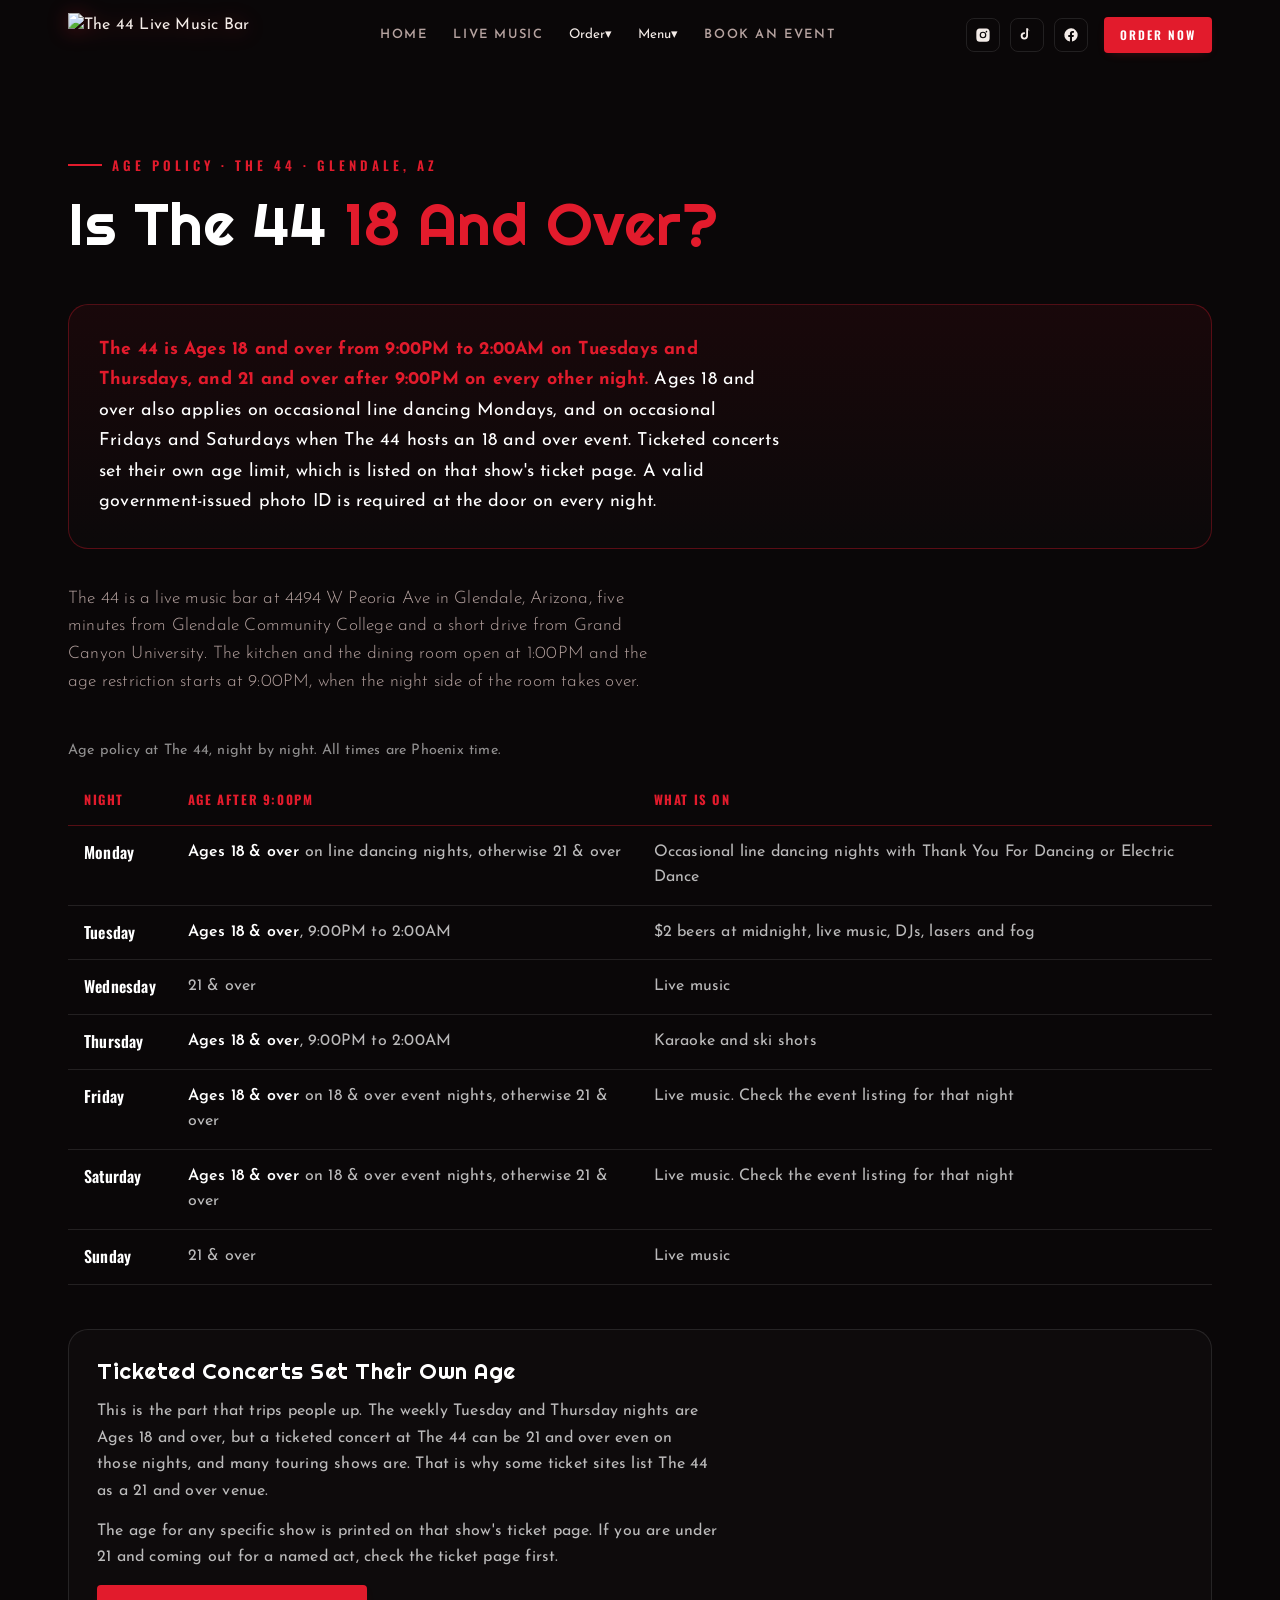
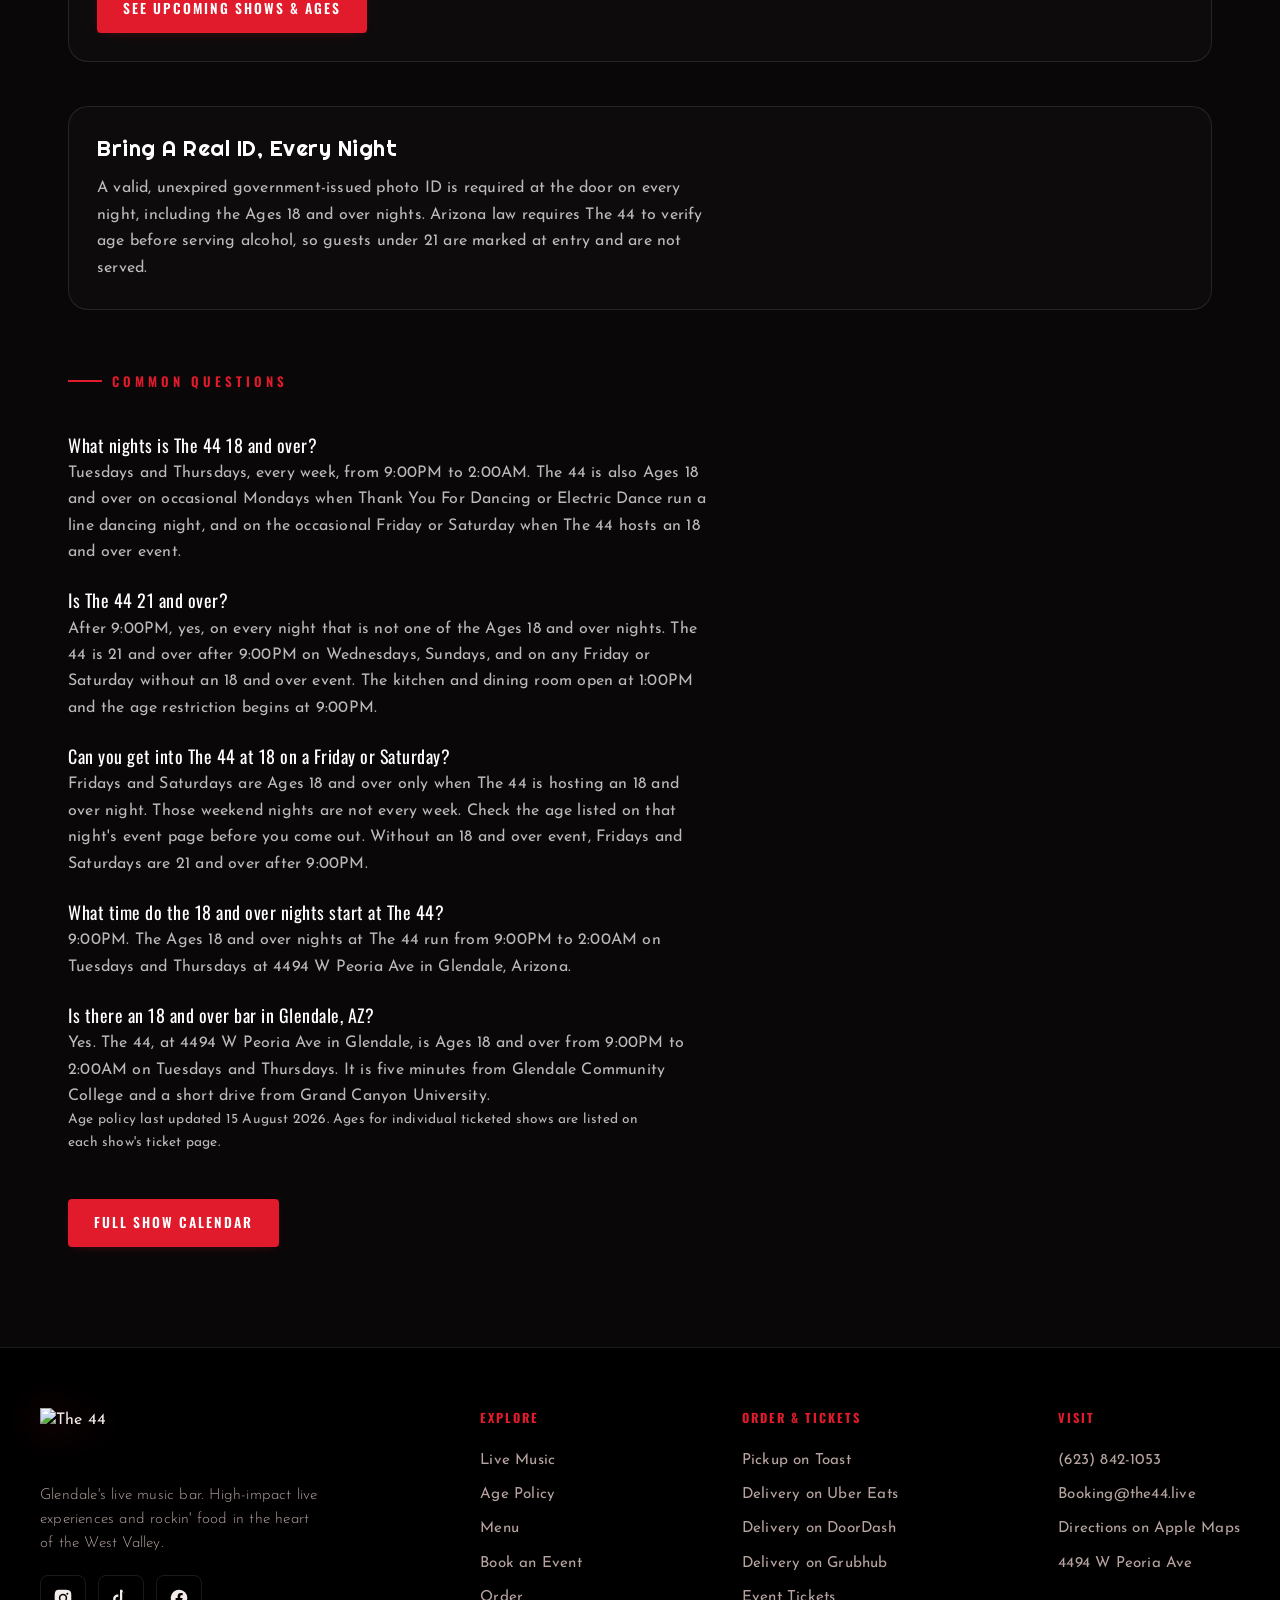
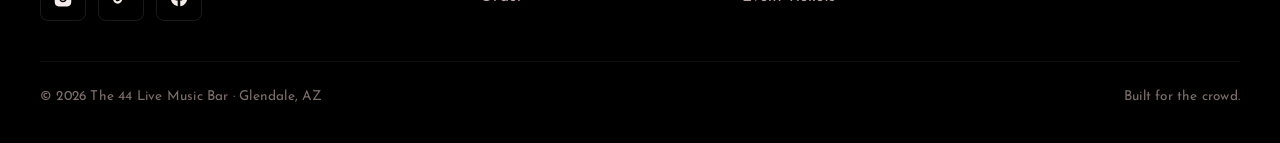
==== commit 1db7d1c9: "Remove all DartyForLife references from the site Delete the college-night.html page, remove the Dart" ====
--- a/18-and-over.html
+++ b/18-and-over.html
@@ -4,7 +4,7 @@
 <meta charset="UTF-8">
 <meta name="viewport" content="width=device-width, initial-scale=1.0">
 <title>Is The 44 18 and Over? Age Policy By Night · The 44, Glendale AZ</title>
-<meta name="description" content="The 44 in Glendale, AZ is Ages 18 and over from 9PM to 2AM on Tuesdays and Thursdays, and 21 and over after 9PM on every other night. Ages 18 and over also applies on occasional line dancing Mondays and on Fridays and Saturdays when DartyForLife hosts.">
+<meta name="description" content="The 44 in Glendale, AZ is Ages 18 and over from 9PM to 2AM on Tuesdays and Thursdays, and 21 and over after 9PM on every other night. Ages 18 and over also applies on occasional line dancing Mondays and on occasional Fridays and Saturdays when The 44 hosts an 18 and over event.">
 <link rel="canonical" href="https://the44.live/18-and-over.html">
 <link rel="icon" href="assets/logo.png">
 <meta property="og:title" content="Is The 44 18 and Over? · The 44">
@@ -50,23 +50,22 @@
 <script type="application/ld+json">
 {"@context":"https://schema.org","@graph":[
 {"@type":"FAQPage","@id":"https://the44.live/18-and-over.html#faq","url":"https://the44.live/18-and-over.html","name":"Is The 44 18 and Over? Age Policy By Night","inLanguage":"en-US","dateModified":"2026-08-15","about":{"@id":"https://the44.live/#bar"},"publisher":{"@id":"https://the44.live/#bar"},"mainEntity":[
-{"@type":"Question","name":"Is The 44 18 and over?","acceptedAnswer":{"@type":"Answer","text":"The 44 is Ages 18 and over from 9:00PM to 2:00AM on Tuesdays and Thursdays, and 21 and over after 9:00PM on every other night. Ages 18 and over also applies on occasional line dancing Mondays, and on the Fridays and Saturdays when DartyForLife hosts an 18 and over event. Ticketed concerts set their own age limit, which is listed on that show's ticket page. A valid government-issued photo ID is required at the door on every night."}},
-{"@type":"Question","name":"What nights is The 44 18 and over?","acceptedAnswer":{"@type":"Answer","text":"Tuesdays and Thursdays, every week, from 9:00PM to 2:00AM. The 44 is also Ages 18 and over on occasional Mondays when Thank You For Dancing or Electric Dance run a line dancing night, and on the occasional Friday or Saturday when DartyForLife hosts an 18 and over event at The 44."}},
+{"@type":"Question","name":"Is The 44 18 and over?","acceptedAnswer":{"@type":"Answer","text":"The 44 is Ages 18 and over from 9:00PM to 2:00AM on Tuesdays and Thursdays, and 21 and over after 9:00PM on every other night. Ages 18 and over also applies on occasional line dancing Mondays, and on occasional Fridays and Saturdays when The 44 hosts an 18 and over event. Ticketed concerts set their own age limit, which is listed on that show's ticket page. A valid government-issued photo ID is required at the door on every night."}},
+{"@type":"Question","name":"What nights is The 44 18 and over?","acceptedAnswer":{"@type":"Answer","text":"Tuesdays and Thursdays, every week, from 9:00PM to 2:00AM. The 44 is also Ages 18 and over on occasional Mondays when Thank You For Dancing or Electric Dance run a line dancing night, and on the occasional Friday or Saturday when The 44 hosts an 18 and over event."}},
 {"@type":"Question","name":"Is The 44 21 and over?","acceptedAnswer":{"@type":"Answer","text":"After 9:00PM, yes, on every night that is not one of the Ages 18 and over nights. The 44 is 21 and over after 9:00PM on Wednesdays, Sundays, and on any Friday or Saturday without an 18 and over event. The kitchen and dining room open at 1:00PM and the age restriction begins at 9:00PM."}},
-{"@type":"Question","name":"Can you get into The 44 at 18 on a Friday or Saturday?","acceptedAnswer":{"@type":"Answer","text":"Fridays and Saturdays are Ages 18 and over only when DartyForLife is hosting an 18 and over night at The 44. Those weekend nights are not every week. Check the age listed on that night's event page at posh.vip/g/the44 before you come out. Without an 18 and over event, Fridays and Saturdays are 21 and over after 9:00PM."}},
+{"@type":"Question","name":"Can you get into The 44 at 18 on a Friday or Saturday?","acceptedAnswer":{"@type":"Answer","text":"Fridays and Saturdays are Ages 18 and over only when The 44 is hosting an 18 and over night. Those weekend nights are not every week. Check the age listed on that night's event page at posh.vip/g/the44 before you come out. Without an 18 and over event, Fridays and Saturdays are 21 and over after 9:00PM."}},
 {"@type":"Question","name":"Is The 44 18 and over for concerts and live music?","acceptedAnswer":{"@type":"Answer","text":"Not always. Ticketed concerts at The 44 set their own age limit, and many touring shows are 21 and over even though the weekly Tuesday and Thursday nights are Ages 18 and over. The age for a specific show is listed on that show's ticket page. The weekly 18 and over nights are Tuesdays and Thursdays, 9:00PM to 2:00AM."}},
 {"@type":"Question","name":"Do you need an ID to get into The 44?","acceptedAnswer":{"@type":"Answer","text":"Yes. A valid, unexpired government-issued photo ID is required at the door on every night, including the Ages 18 and over nights. Arizona law requires The 44 to verify age before serving alcohol, so guests under 21 are marked at entry and are not served."}},
 {"@type":"Question","name":"What time do the 18 and over nights start at The 44?","acceptedAnswer":{"@type":"Answer","text":"9:00PM. The Ages 18 and over nights at The 44 run from 9:00PM to 2:00AM on Tuesdays and Thursdays at 4494 W Peoria Ave in Glendale, Arizona."}},
 {"@type":"Question","name":"Is there an 18 and over bar in Glendale, AZ?","acceptedAnswer":{"@type":"Answer","text":"Yes. The 44, at 4494 W Peoria Ave in Glendale, is Ages 18 and over from 9:00PM to 2:00AM on Tuesdays and Thursdays. It is five minutes from Glendale Community College and a short drive from Grand Canyon University."}}
 ]},
-{"@type":"Event","@id":"https://the44.live/18-and-over.html#tuesday","name":"18 and Over Tuesday at The 44","description":"Weekly Ages 18 and over night at The 44 in Glendale, Arizona. $2 beers at midnight, live music, DJs, lasers and fog. 9:00PM to 2:00AM.","typicalAgeRange":"18-","audience":{"@type":"PeopleAudience","requiredMinAge":18,"suggestedMinAge":18},"eventAttendanceMode":"https://schema.org/OfflineEventAttendanceMode","eventStatus":"https://schema.org/EventScheduled","url":"https://the44.live/18-and-over.html","eventSchedule":{"@type":"Schedule","repeatFrequency":"P1W","byDay":"https://schema.org/Tuesday","startTime":"21:00","endTime":"02:00","scheduleTimezone":"America/Phoenix"},"location":{"@id":"https://the44.live/#bar"},"organizer":{"@type":"Organization","name":"DartyForLife","url":"https://dartyforlife.com/"}},
+{"@type":"Event","@id":"https://the44.live/18-and-over.html#tuesday","name":"18 and Over Tuesday at The 44","description":"Weekly Ages 18 and over night at The 44 in Glendale, Arizona. $2 beers at midnight, live music, DJs, lasers and fog. 9:00PM to 2:00AM.","typicalAgeRange":"18-","audience":{"@type":"PeopleAudience","requiredMinAge":18,"suggestedMinAge":18},"eventAttendanceMode":"https://schema.org/OfflineEventAttendanceMode","eventStatus":"https://schema.org/EventScheduled","url":"https://the44.live/18-and-over.html","eventSchedule":{"@type":"Schedule","repeatFrequency":"P1W","byDay":"https://schema.org/Tuesday","startTime":"21:00","endTime":"02:00","scheduleTimezone":"America/Phoenix"},"location":{"@id":"https://the44.live/#bar"}},
 {"@type":"Event","@id":"https://the44.live/18-and-over.html#thursday","name":"18 and Over Karaoke Thursday at The 44","description":"Weekly Ages 18 and over karaoke night at The 44 in Glendale, Arizona. Karaoke and ski shots. 9:00PM to 2:00AM.","typicalAgeRange":"18-","audience":{"@type":"PeopleAudience","requiredMinAge":18,"suggestedMinAge":18},"eventAttendanceMode":"https://schema.org/OfflineEventAttendanceMode","eventStatus":"https://schema.org/EventScheduled","url":"https://the44.live/18-and-over.html","eventSchedule":{"@type":"Schedule","repeatFrequency":"P1W","byDay":"https://schema.org/Thursday","startTime":"21:00","endTime":"02:00","scheduleTimezone":"America/Phoenix"},"location":{"@id":"https://the44.live/#bar"}},
 {"@type":"WebPage","@id":"https://the44.live/18-and-over.html#webpage","url":"https://the44.live/18-and-over.html","name":"Is The 44 18 and Over? Age Policy By Night","description":"The age policy at The 44 Live Music Bar in Glendale, Arizona, night by night.","inLanguage":"en-US","dateModified":"2026-08-15","isPartOf":{"@type":"WebSite","@id":"https://the44.live/#website","url":"https://the44.live/","name":"The 44 Live Music Bar"},"about":{"@id":"https://the44.live/#bar"},"primaryImageOfPage":"https://the44.live/assets/banner-poster.jpg","breadcrumb":{"@type":"BreadcrumbList","itemListElement":[
 {"@type":"ListItem","position":1,"name":"The 44","item":"https://the44.live/"},
 {"@type":"ListItem","position":2,"name":"Age Policy","item":"https://the44.live/18-and-over.html"}]}}
 ]}
 </script>
-  <script defer src="https://site-stats-dartyforlife.vercel.app/script.js" data-website-id="b3cb225d-4cf5-4c58-b432-d6f7f33ac965" data-domains="the44.live,www.the44.live"></script>
 </head>
 <body>
 <div class="grain"></div>
@@ -90,7 +89,7 @@
          flat yes. Every sentence below pairs the age WITH the nights it
          applies to, so no single sentence can be extracted and be wrong. -->
     <div class="ag-answer reveal">
-      <p><strong>The 44 is Ages 18 and over from 9:00PM to 2:00AM on Tuesdays and Thursdays, and 21 and over after 9:00PM on every other night.</strong> Ages 18 and over also applies on occasional line dancing Mondays, and on the Fridays and Saturdays when DartyForLife hosts an 18 and over event. Ticketed concerts set their own age limit, which is listed on that show's ticket page. A valid government-issued photo ID is required at the door on every night.</p>
+      <p><strong>The 44 is Ages 18 and over from 9:00PM to 2:00AM on Tuesdays and Thursdays, and 21 and over after 9:00PM on every other night.</strong> Ages 18 and over also applies on occasional line dancing Mondays, and on occasional Fridays and Saturdays when The 44 hosts an 18 and over event. Ticketed concerts set their own age limit, which is listed on that show's ticket page. A valid government-issued photo ID is required at the door on every night.</p>
     </div>
 
     <div class="ag-block reveal" style="margin-top:36px">
@@ -108,8 +107,8 @@
           <tr><th scope="row">Tuesday</th><td><span class="ag-18">Ages 18 &amp; over</span>, 9:00PM to 2:00AM</td><td>$2 beers at midnight, live music, DJs, lasers and fog</td></tr>
           <tr><th scope="row">Wednesday</th><td>21 &amp; over</td><td>Live music</td></tr>
           <tr><th scope="row">Thursday</th><td><span class="ag-18">Ages 18 &amp; over</span>, 9:00PM to 2:00AM</td><td>Karaoke and ski shots</td></tr>
-          <tr><th scope="row">Friday</th><td><span class="ag-18">Ages 18 &amp; over</span> when DartyForLife hosts, otherwise 21 &amp; over</td><td>Live music. Check the event listing for that night</td></tr>
-          <tr><th scope="row">Saturday</th><td><span class="ag-18">Ages 18 &amp; over</span> when DartyForLife hosts, otherwise 21 &amp; over</td><td>Live music. Check the event listing for that night</td></tr>
+          <tr><th scope="row">Friday</th><td><span class="ag-18">Ages 18 &amp; over</span> on 18 &amp; over event nights, otherwise 21 &amp; over</td><td>Live music. Check the event listing for that night</td></tr>
+          <tr><th scope="row">Saturday</th><td><span class="ag-18">Ages 18 &amp; over</span> on 18 &amp; over event nights, otherwise 21 &amp; over</td><td>Live music. Check the event listing for that night</td></tr>
           <tr><th scope="row">Sunday</th><td>21 &amp; over</td><td>Live music</td></tr>
         </tbody>
       </table>
@@ -131,13 +130,13 @@
       <span class="eyebrow">Common Questions</span>
 
       <h3>What nights is The 44 18 and over?</h3>
-      <p>Tuesdays and Thursdays, every week, from 9:00PM to 2:00AM. The 44 is also Ages 18 and over on occasional Mondays when Thank You For Dancing or Electric Dance run a line dancing night, and on the occasional Friday or Saturday when DartyForLife hosts an 18 and over event at The 44.</p>
+      <p>Tuesdays and Thursdays, every week, from 9:00PM to 2:00AM. The 44 is also Ages 18 and over on occasional Mondays when Thank You For Dancing or Electric Dance run a line dancing night, and on the occasional Friday or Saturday when The 44 hosts an 18 and over event.</p>
 
       <h3>Is The 44 21 and over?</h3>
       <p>After 9:00PM, yes, on every night that is not one of the Ages 18 and over nights. The 44 is 21 and over after 9:00PM on Wednesdays, Sundays, and on any Friday or Saturday without an 18 and over event. The kitchen and dining room open at 1:00PM and the age restriction begins at 9:00PM.</p>
 
       <h3>Can you get into The 44 at 18 on a Friday or Saturday?</h3>
-      <p>Fridays and Saturdays are Ages 18 and over only when DartyForLife is hosting an 18 and over night at The 44. Those weekend nights are not every week. Check the age listed on that night's event page before you come out. Without an 18 and over event, Fridays and Saturdays are 21 and over after 9:00PM.</p>
+      <p>Fridays and Saturdays are Ages 18 and over only when The 44 is hosting an 18 and over night. Those weekend nights are not every week. Check the age listed on that night's event page before you come out. Without an 18 and over event, Fridays and Saturdays are 21 and over after 9:00PM.</p>
 
       <h3>What time do the 18 and over nights start at The 44?</h3>
       <p>9:00PM. The Ages 18 and over nights at The 44 run from 9:00PM to 2:00AM on Tuesdays and Thursdays at 4494 W Peoria Ave in Glendale, Arizona.</p>
@@ -145,15 +144,11 @@
       <h3>Is there an 18 and over bar in Glendale, AZ?</h3>
       <p>Yes. The 44, at 4494 W Peoria Ave in Glendale, is Ages 18 and over from 9:00PM to 2:00AM on Tuesdays and Thursdays. It is five minutes from Glendale Community College and a short drive from Grand Canyon University.</p>
 
-      <h3>Who runs the 18 and over nights at The 44?</h3>
-      <p>DartyForLife, one of the biggest college promotion groups in the Phoenix Valley, runs the college nights at The 44 in Glendale. Their full schedule across Tempe, Scottsdale, Glendale, Avondale and Goodyear is at dartyforlife.com.</p>
-
       <p class="ag-updated">Age policy last updated 15 August 2026. Ages for individual ticketed shows are listed on each show's ticket page.</p>
     </div>
 
     <div class="reveal" style="margin-top:44px;display:flex;gap:14px;flex-wrap:wrap">
-      <a href="college-night.html" class="btn btn-primary">See The College Nights</a>
-      <a href="events.html" class="btn">Full Show Calendar</a>
+      <a href="events.html" class="btn btn-primary">Full Show Calendar</a>
     </div>
 
   </div>
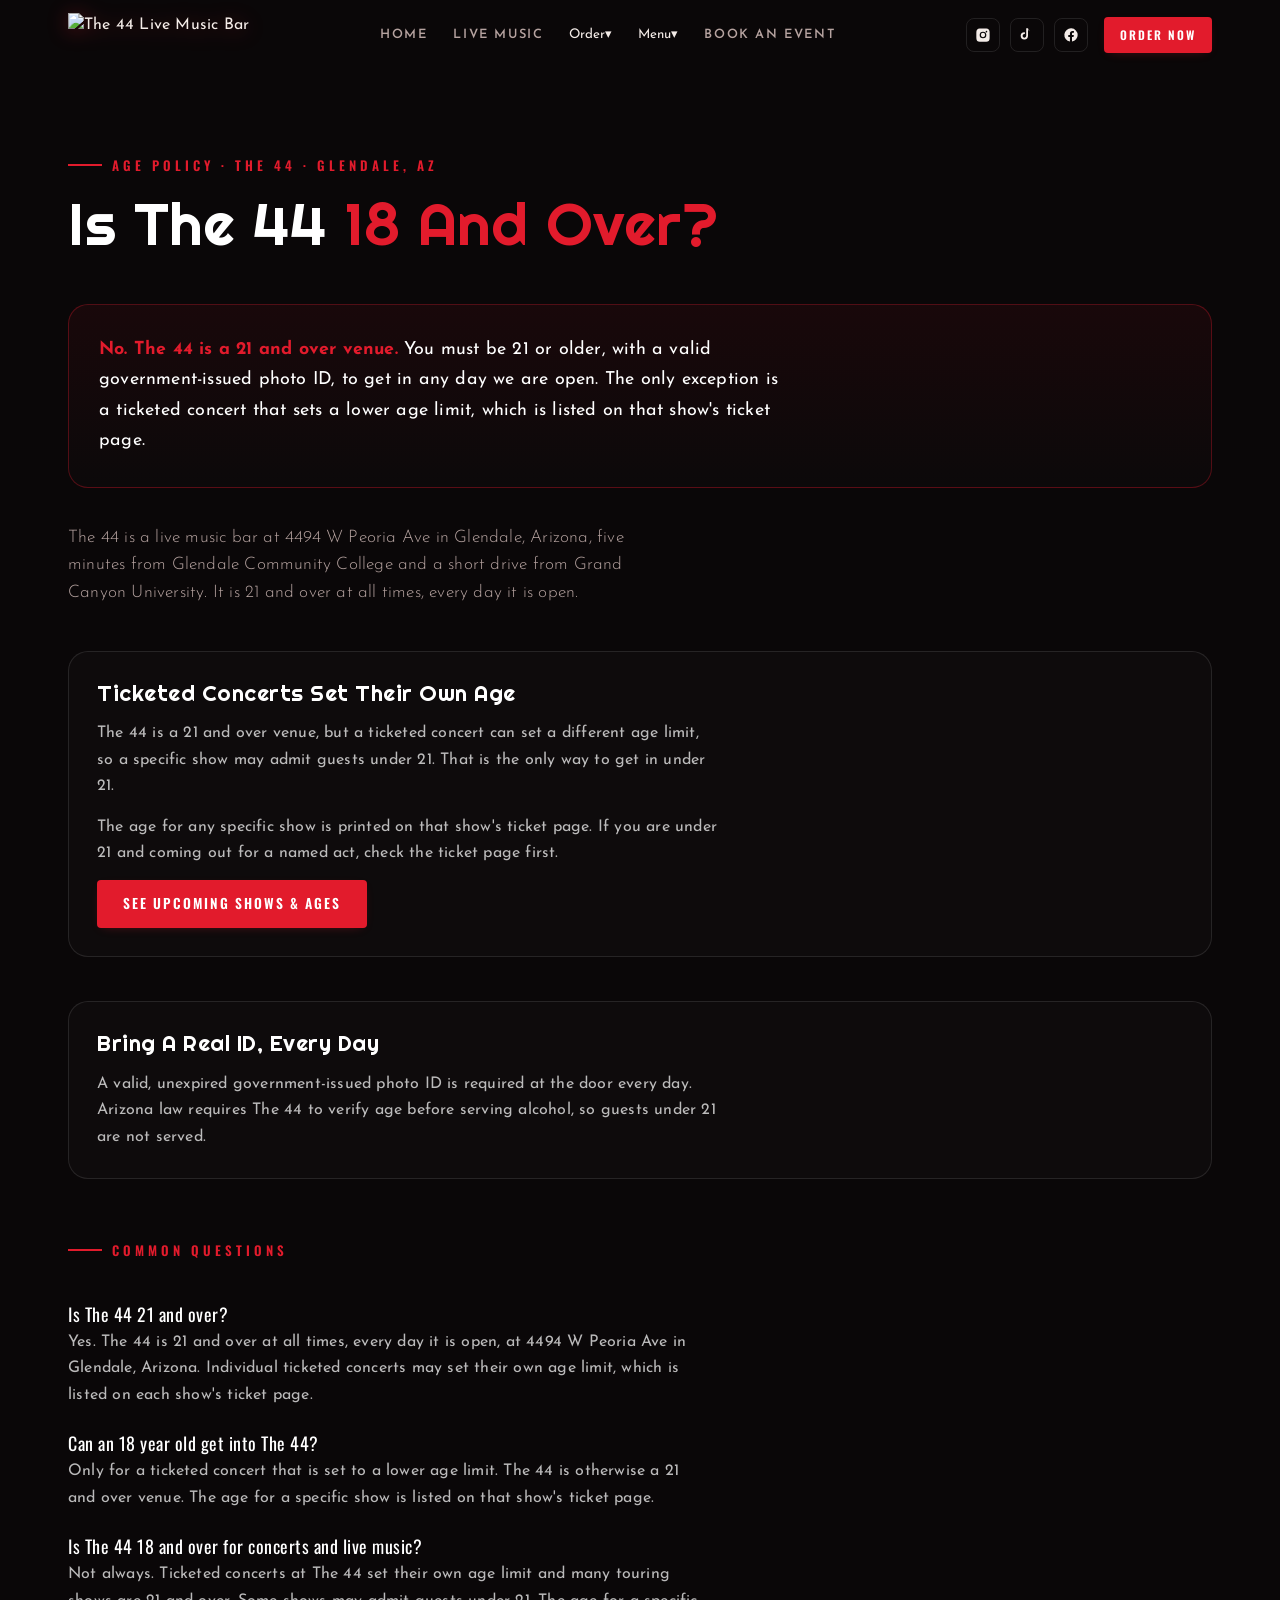
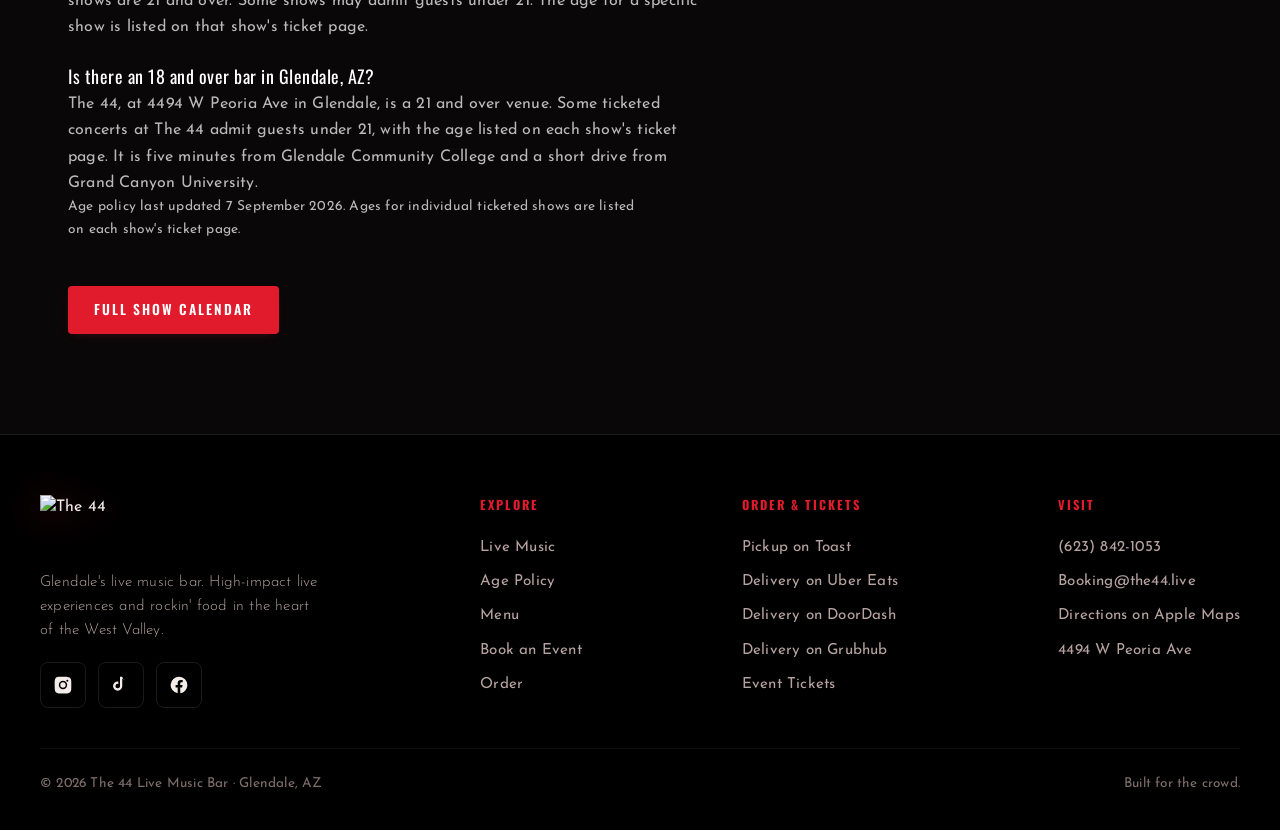
==== commit df90f60b: "Switch site to 21+ policy, remove penny beers and '7 nights a week' - The 44 is now 21 and over at a" ====
--- a/18-and-over.html
+++ b/18-and-over.html
@@ -3,19 +3,19 @@
 <head>
 <meta charset="UTF-8">
 <meta name="viewport" content="width=device-width, initial-scale=1.0">
-<title>Is The 44 18 and Over? Age Policy By Night · The 44, Glendale AZ</title>
-<meta name="description" content="The 44 in Glendale, AZ is Ages 18 and over from 9PM to 2AM on Tuesdays and Thursdays, and 21 and over after 9PM on every other night. Ages 18 and over also applies on occasional line dancing Mondays and on occasional Fridays and Saturdays when The 44 hosts an 18 and over event.">
+<title>Is The 44 18 and Over? The 44 Is 21 &amp; Over · Glendale AZ</title>
+<meta name="description" content="Is The 44 18 and over? No. The 44 in Glendale, AZ is a 21 and over venue. You must be 21 or older with a valid photo ID to get in. Some ticketed concerts set their own age limit, listed on each show's ticket page.">
 <link rel="canonical" href="https://the44.live/18-and-over.html">
 <link rel="icon" href="assets/logo.png">
 <meta property="og:title" content="Is The 44 18 and Over? · The 44">
-<meta property="og:description" content="Ages 18 and over 9PM to 2AM on Tuesdays and Thursdays. 21 and over after 9PM every other night.">
+<meta property="og:description" content="No. The 44 is a 21 and over venue. Some ticketed concerts set their own age limit, listed on each show's ticket page.">
 <meta property="og:image" content="https://the44.live/assets/banner-poster.jpg">
 <meta property="og:type" content="website">
 <meta property="og:url" content="https://the44.live/18-and-over.html">
 <meta property="og:site_name" content="The 44 Live Music Bar">
 <meta name="twitter:card" content="summary_large_image">
 <meta name="twitter:title" content="Is The 44 18 and Over? · The 44">
-<meta name="twitter:description" content="Ages 18 and over 9PM to 2AM on Tuesdays and Thursdays. 21 and over after 9PM every other night.">
+<meta name="twitter:description" content="No. The 44 is a 21 and over venue. Some ticketed concerts set their own age limit, listed on each show's ticket page.">
 <meta name="twitter:image" content="https://the44.live/assets/banner-poster.jpg">
 <meta name="theme-color" content="#000000">
 <link rel="preconnect" href="https://fonts.googleapis.com">
@@ -30,14 +30,6 @@
   background:linear-gradient(180deg,rgba(226,27,44,.07),rgba(255,255,255,.01));margin-top:8px}
 .ag-answer p{color:#fff;font-size:1.12rem;line-height:1.7;margin:0;max-width:62ch}
 .ag-answer p strong{color:#E21B2C}
-.ag-tablewrap{overflow-x:auto;margin-top:44px;-webkit-overflow-scrolling:touch}
-table.ag-table{width:100%;min-width:560px;border-collapse:collapse;text-align:left}
-table.ag-table caption{text-align:left;color:rgba(255,255,255,.55);font-size:.9rem;padding-bottom:14px}
-table.ag-table th,table.ag-table td{padding:14px 16px;border-bottom:1px solid rgba(255,255,255,.10);vertical-align:top}
-table.ag-table thead th{font-family:'Oswald',sans-serif;font-size:.8rem;letter-spacing:1.6px;text-transform:uppercase;color:#E21B2C;border-bottom-color:rgba(226,27,44,.35)}
-table.ag-table tbody th{font-family:'Oswald',sans-serif;font-weight:600;color:#fff;white-space:nowrap}
-table.ag-table td{color:rgba(255,255,255,.72);line-height:1.6}
-table.ag-table td .ag-18{color:#fff;font-weight:600}
 .ag-note{border:1px solid rgba(255,255,255,.10);border-radius:20px;padding:28px;background:rgba(255,255,255,.02);margin-top:44px}
 .ag-note h3{font-family:'Righteous',cursive;font-size:1.4rem;color:#fff;margin:0 0 14px;line-height:1.2}
 .ag-note p{color:rgba(255,255,255,.72);line-height:1.65;margin:0 0 14px;max-width:62ch}
@@ -49,19 +41,15 @@
 </style>
 <script type="application/ld+json">
 {"@context":"https://schema.org","@graph":[
-{"@type":"FAQPage","@id":"https://the44.live/18-and-over.html#faq","url":"https://the44.live/18-and-over.html","name":"Is The 44 18 and Over? Age Policy By Night","inLanguage":"en-US","dateModified":"2026-08-15","about":{"@id":"https://the44.live/#bar"},"publisher":{"@id":"https://the44.live/#bar"},"mainEntity":[
-{"@type":"Question","name":"Is The 44 18 and over?","acceptedAnswer":{"@type":"Answer","text":"The 44 is Ages 18 and over from 9:00PM to 2:00AM on Tuesdays and Thursdays, and 21 and over after 9:00PM on every other night. Ages 18 and over also applies on occasional line dancing Mondays, and on occasional Fridays and Saturdays when The 44 hosts an 18 and over event. Ticketed concerts set their own age limit, which is listed on that show's ticket page. A valid government-issued photo ID is required at the door on every night."}},
-{"@type":"Question","name":"What nights is The 44 18 and over?","acceptedAnswer":{"@type":"Answer","text":"Tuesdays and Thursdays, every week, from 9:00PM to 2:00AM. The 44 is also Ages 18 and over on occasional Mondays when Thank You For Dancing or Electric Dance run a line dancing night, and on the occasional Friday or Saturday when The 44 hosts an 18 and over event."}},
-{"@type":"Question","name":"Is The 44 21 and over?","acceptedAnswer":{"@type":"Answer","text":"After 9:00PM, yes, on every night that is not one of the Ages 18 and over nights. The 44 is 21 and over after 9:00PM on Wednesdays, Sundays, and on any Friday or Saturday without an 18 and over event. The kitchen and dining room open at 1:00PM and the age restriction begins at 9:00PM."}},
-{"@type":"Question","name":"Can you get into The 44 at 18 on a Friday or Saturday?","acceptedAnswer":{"@type":"Answer","text":"Fridays and Saturdays are Ages 18 and over only when The 44 is hosting an 18 and over night. Those weekend nights are not every week. Check the age listed on that night's event page at posh.vip/g/the44 before you come out. Without an 18 and over event, Fridays and Saturdays are 21 and over after 9:00PM."}},
-{"@type":"Question","name":"Is The 44 18 and over for concerts and live music?","acceptedAnswer":{"@type":"Answer","text":"Not always. Ticketed concerts at The 44 set their own age limit, and many touring shows are 21 and over even though the weekly Tuesday and Thursday nights are Ages 18 and over. The age for a specific show is listed on that show's ticket page. The weekly 18 and over nights are Tuesdays and Thursdays, 9:00PM to 2:00AM."}},
-{"@type":"Question","name":"Do you need an ID to get into The 44?","acceptedAnswer":{"@type":"Answer","text":"Yes. A valid, unexpired government-issued photo ID is required at the door on every night, including the Ages 18 and over nights. Arizona law requires The 44 to verify age before serving alcohol, so guests under 21 are marked at entry and are not served."}},
-{"@type":"Question","name":"What time do the 18 and over nights start at The 44?","acceptedAnswer":{"@type":"Answer","text":"9:00PM. The Ages 18 and over nights at The 44 run from 9:00PM to 2:00AM on Tuesdays and Thursdays at 4494 W Peoria Ave in Glendale, Arizona."}},
-{"@type":"Question","name":"Is there an 18 and over bar in Glendale, AZ?","acceptedAnswer":{"@type":"Answer","text":"Yes. The 44, at 4494 W Peoria Ave in Glendale, is Ages 18 and over from 9:00PM to 2:00AM on Tuesdays and Thursdays. It is five minutes from Glendale Community College and a short drive from Grand Canyon University."}}
+{"@type":"FAQPage","@id":"https://the44.live/18-and-over.html#faq","url":"https://the44.live/18-and-over.html","name":"Is The 44 18 and Over? Age Policy","inLanguage":"en-US","dateModified":"2026-09-07","about":{"@id":"https://the44.live/#bar"},"publisher":{"@id":"https://the44.live/#bar"},"mainEntity":[
+{"@type":"Question","name":"Is The 44 18 and over?","acceptedAnswer":{"@type":"Answer","text":"No. The 44 is a 21 and over venue. You must be 21 or older, with a valid government-issued photo ID, to get in any day it is open. The only exception is a ticketed concert that sets a lower age limit, which is listed on that show's ticket page."}},
+{"@type":"Question","name":"Is The 44 21 and over?","acceptedAnswer":{"@type":"Answer","text":"Yes. The 44 is 21 and over at all times, every day it is open, at 4494 W Peoria Ave in Glendale, Arizona. Individual ticketed concerts may set their own age limit, which is listed on each show's ticket page."}},
+{"@type":"Question","name":"Can an 18 year old get into The 44?","acceptedAnswer":{"@type":"Answer","text":"Only for a ticketed concert that is set to a lower age limit. The 44 is otherwise a 21 and over venue. The age for a specific show is listed on that show's ticket page."}},
+{"@type":"Question","name":"Is The 44 18 and over for concerts and live music?","acceptedAnswer":{"@type":"Answer","text":"Not always. Ticketed concerts at The 44 set their own age limit and many touring shows are 21 and over. Some shows may admit guests under 21. The age for a specific show is listed on that show's ticket page."}},
+{"@type":"Question","name":"Do you need an ID to get into The 44?","acceptedAnswer":{"@type":"Answer","text":"Yes. A valid, unexpired government-issued photo ID is required at the door every day. Arizona law requires The 44 to verify age before serving alcohol, so guests under 21 are not served."}},
+{"@type":"Question","name":"Is there an 18 and over bar in Glendale, AZ?","acceptedAnswer":{"@type":"Answer","text":"The 44, at 4494 W Peoria Ave in Glendale, is a 21 and over venue. Some ticketed concerts at The 44 admit guests under 21, with the age listed on each show's ticket page. It is five minutes from Glendale Community College and a short drive from Grand Canyon University."}}
 ]},
-{"@type":"Event","@id":"https://the44.live/18-and-over.html#tuesday","name":"18 and Over Tuesday at The 44","description":"Weekly Ages 18 and over night at The 44 in Glendale, Arizona. $2 beers at midnight, live music, DJs, lasers and fog. 9:00PM to 2:00AM.","typicalAgeRange":"18-","audience":{"@type":"PeopleAudience","requiredMinAge":18,"suggestedMinAge":18},"eventAttendanceMode":"https://schema.org/OfflineEventAttendanceMode","eventStatus":"https://schema.org/EventScheduled","url":"https://the44.live/18-and-over.html","eventSchedule":{"@type":"Schedule","repeatFrequency":"P1W","byDay":"https://schema.org/Tuesday","startTime":"21:00","endTime":"02:00","scheduleTimezone":"America/Phoenix"},"location":{"@id":"https://the44.live/#bar"}},
-{"@type":"Event","@id":"https://the44.live/18-and-over.html#thursday","name":"18 and Over Karaoke Thursday at The 44","description":"Weekly Ages 18 and over karaoke night at The 44 in Glendale, Arizona. Karaoke and ski shots. 9:00PM to 2:00AM.","typicalAgeRange":"18-","audience":{"@type":"PeopleAudience","requiredMinAge":18,"suggestedMinAge":18},"eventAttendanceMode":"https://schema.org/OfflineEventAttendanceMode","eventStatus":"https://schema.org/EventScheduled","url":"https://the44.live/18-and-over.html","eventSchedule":{"@type":"Schedule","repeatFrequency":"P1W","byDay":"https://schema.org/Thursday","startTime":"21:00","endTime":"02:00","scheduleTimezone":"America/Phoenix"},"location":{"@id":"https://the44.live/#bar"}},
-{"@type":"WebPage","@id":"https://the44.live/18-and-over.html#webpage","url":"https://the44.live/18-and-over.html","name":"Is The 44 18 and Over? Age Policy By Night","description":"The age policy at The 44 Live Music Bar in Glendale, Arizona, night by night.","inLanguage":"en-US","dateModified":"2026-08-15","isPartOf":{"@type":"WebSite","@id":"https://the44.live/#website","url":"https://the44.live/","name":"The 44 Live Music Bar"},"about":{"@id":"https://the44.live/#bar"},"primaryImageOfPage":"https://the44.live/assets/banner-poster.jpg","breadcrumb":{"@type":"BreadcrumbList","itemListElement":[
+{"@type":"WebPage","@id":"https://the44.live/18-and-over.html#webpage","url":"https://the44.live/18-and-over.html","name":"Is The 44 18 and Over? Age Policy","description":"The age policy at The 44 Live Music Bar in Glendale, Arizona. The 44 is a 21 and over venue.","inLanguage":"en-US","dateModified":"2026-09-07","isPartOf":{"@type":"WebSite","@id":"https://the44.live/#website","url":"https://the44.live/","name":"The 44 Live Music Bar"},"about":{"@id":"https://the44.live/#bar"},"primaryImageOfPage":"https://the44.live/assets/banner-poster.jpg","breadcrumb":{"@type":"BreadcrumbList","itemListElement":[
 {"@type":"ListItem","position":1,"name":"The 44","item":"https://the44.live/"},
 {"@type":"ListItem","position":2,"name":"Age Policy","item":"https://the44.live/18-and-over.html"}]}}
 ]}
@@ -81,70 +69,43 @@
       <h1 class="sec-title">Is The 44 <em>18 And Over?</em></h1>
     </div>
 
-    <!-- THE ANSWER. First real content in the DOM.
-         Written one sentence at a time on purpose. Google's grounding layer
-         extracts INDIVIDUAL SENTENCES (~15 words) and scores each one against
-         a sub-query, so a sentence that carries a value without its condition
-         ("Yes, on certain nights.") can be lifted alone and flattened into a
-         flat yes. Every sentence below pairs the age WITH the nights it
-         applies to, so no single sentence can be extracted and be wrong. -->
+    <!-- THE ANSWER. First real content in the DOM, short enough to lift whole. -->
     <div class="ag-answer reveal">
-      <p><strong>The 44 is Ages 18 and over from 9:00PM to 2:00AM on Tuesdays and Thursdays, and 21 and over after 9:00PM on every other night.</strong> Ages 18 and over also applies on occasional line dancing Mondays, and on occasional Fridays and Saturdays when The 44 hosts an 18 and over event. Ticketed concerts set their own age limit, which is listed on that show's ticket page. A valid government-issued photo ID is required at the door on every night.</p>
+      <p><strong>No. The 44 is a 21 and over venue.</strong> You must be 21 or older, with a valid government-issued photo ID, to get in any day we are open. The only exception is a ticketed concert that sets a lower age limit, which is listed on that show's ticket page.</p>
     </div>
 
     <div class="ag-block reveal" style="margin-top:36px">
-      <p class="sec-sub" style="text-align:left">The 44 is a live music bar at 4494 W Peoria Ave in Glendale, Arizona, five minutes from Glendale Community College and a short drive from Grand Canyon University. The kitchen and the dining room open at 1:00PM and the age restriction starts at 9:00PM, when the night side of the room takes over.</p>
-    </div>
-
-    <div class="ag-tablewrap reveal">
-      <table class="ag-table">
-        <caption>Age policy at The 44, night by night. All times are Phoenix time.</caption>
-        <thead>
-          <tr><th scope="col">Night</th><th scope="col">Age after 9:00PM</th><th scope="col">What is on</th></tr>
-        </thead>
-        <tbody>
-          <tr><th scope="row">Monday</th><td><span class="ag-18">Ages 18 &amp; over</span> on line dancing nights, otherwise 21 &amp; over</td><td>Occasional line dancing nights with Thank You For Dancing or Electric Dance</td></tr>
-          <tr><th scope="row">Tuesday</th><td><span class="ag-18">Ages 18 &amp; over</span>, 9:00PM to 2:00AM</td><td>$2 beers at midnight, live music, DJs, lasers and fog</td></tr>
-          <tr><th scope="row">Wednesday</th><td>21 &amp; over</td><td>Live music</td></tr>
-          <tr><th scope="row">Thursday</th><td><span class="ag-18">Ages 18 &amp; over</span>, 9:00PM to 2:00AM</td><td>Karaoke and ski shots</td></tr>
-          <tr><th scope="row">Friday</th><td><span class="ag-18">Ages 18 &amp; over</span> on 18 &amp; over event nights, otherwise 21 &amp; over</td><td>Live music. Check the event listing for that night</td></tr>
-          <tr><th scope="row">Saturday</th><td><span class="ag-18">Ages 18 &amp; over</span> on 18 &amp; over event nights, otherwise 21 &amp; over</td><td>Live music. Check the event listing for that night</td></tr>
-          <tr><th scope="row">Sunday</th><td>21 &amp; over</td><td>Live music</td></tr>
-        </tbody>
-      </table>
+      <p class="sec-sub" style="text-align:left">The 44 is a live music bar at 4494 W Peoria Ave in Glendale, Arizona, five minutes from Glendale Community College and a short drive from Grand Canyon University. It is 21 and over at all times, every day it is open.</p>
     </div>
 
     <div class="ag-note reveal">
       <h3>Ticketed Concerts Set Their Own Age</h3>
-      <p>This is the part that trips people up. The weekly Tuesday and Thursday nights are Ages 18 and over, but a ticketed concert at The 44 can be 21 and over even on those nights, and many touring shows are. That is why some ticket sites list The 44 as a 21 and over venue.</p>
+      <p>The 44 is a 21 and over venue, but a ticketed concert can set a different age limit, so a specific show may admit guests under 21. That is the only way to get in under 21.</p>
       <p>The age for any specific show is printed on that show's ticket page. If you are under 21 and coming out for a named act, check the ticket page first.</p>
       <a class="btn btn-primary" href="https://posh.vip/g/the44" target="_blank" rel="noopener">See Upcoming Shows &amp; Ages</a>
     </div>
 
     <div class="ag-note reveal">
-      <h3>Bring A Real ID, Every Night</h3>
-      <p>A valid, unexpired government-issued photo ID is required at the door on every night, including the Ages 18 and over nights. Arizona law requires The 44 to verify age before serving alcohol, so guests under 21 are marked at entry and are not served.</p>
+      <h3>Bring A Real ID, Every Day</h3>
+      <p>A valid, unexpired government-issued photo ID is required at the door every day. Arizona law requires The 44 to verify age before serving alcohol, so guests under 21 are not served.</p>
     </div>
 
     <div class="ag-faq reveal">
       <span class="eyebrow">Common Questions</span>
 
-      <h3>What nights is The 44 18 and over?</h3>
-      <p>Tuesdays and Thursdays, every week, from 9:00PM to 2:00AM. The 44 is also Ages 18 and over on occasional Mondays when Thank You For Dancing or Electric Dance run a line dancing night, and on the occasional Friday or Saturday when The 44 hosts an 18 and over event.</p>
+      <h3>Is The 44 21 and over?</h3>
+      <p>Yes. The 44 is 21 and over at all times, every day it is open, at 4494 W Peoria Ave in Glendale, Arizona. Individual ticketed concerts may set their own age limit, which is listed on each show's ticket page.</p>
 
-      <h3>Is The 44 21 and over?</h3>
-      <p>After 9:00PM, yes, on every night that is not one of the Ages 18 and over nights. The 44 is 21 and over after 9:00PM on Wednesdays, Sundays, and on any Friday or Saturday without an 18 and over event. The kitchen and dining room open at 1:00PM and the age restriction begins at 9:00PM.</p>
+      <h3>Can an 18 year old get into The 44?</h3>
+      <p>Only for a ticketed concert that is set to a lower age limit. The 44 is otherwise a 21 and over venue. The age for a specific show is listed on that show's ticket page.</p>
 
-      <h3>Can you get into The 44 at 18 on a Friday or Saturday?</h3>
-      <p>Fridays and Saturdays are Ages 18 and over only when The 44 is hosting an 18 and over night. Those weekend nights are not every week. Check the age listed on that night's event page before you come out. Without an 18 and over event, Fridays and Saturdays are 21 and over after 9:00PM.</p>
-
-      <h3>What time do the 18 and over nights start at The 44?</h3>
-      <p>9:00PM. The Ages 18 and over nights at The 44 run from 9:00PM to 2:00AM on Tuesdays and Thursdays at 4494 W Peoria Ave in Glendale, Arizona.</p>
+      <h3>Is The 44 18 and over for concerts and live music?</h3>
+      <p>Not always. Ticketed concerts at The 44 set their own age limit and many touring shows are 21 and over. Some shows may admit guests under 21. The age for a specific show is listed on that show's ticket page.</p>
 
       <h3>Is there an 18 and over bar in Glendale, AZ?</h3>
-      <p>Yes. The 44, at 4494 W Peoria Ave in Glendale, is Ages 18 and over from 9:00PM to 2:00AM on Tuesdays and Thursdays. It is five minutes from Glendale Community College and a short drive from Grand Canyon University.</p>
+      <p>The 44, at 4494 W Peoria Ave in Glendale, is a 21 and over venue. Some ticketed concerts at The 44 admit guests under 21, with the age listed on each show's ticket page. It is five minutes from Glendale Community College and a short drive from Grand Canyon University.</p>
 
-      <p class="ag-updated">Age policy last updated 15 August 2026. Ages for individual ticketed shows are listed on each show's ticket page.</p>
+      <p class="ag-updated">Age policy last updated 7 September 2026. Ages for individual ticketed shows are listed on each show's ticket page.</p>
     </div>
 
     <div class="reveal" style="margin-top:44px;display:flex;gap:14px;flex-wrap:wrap">
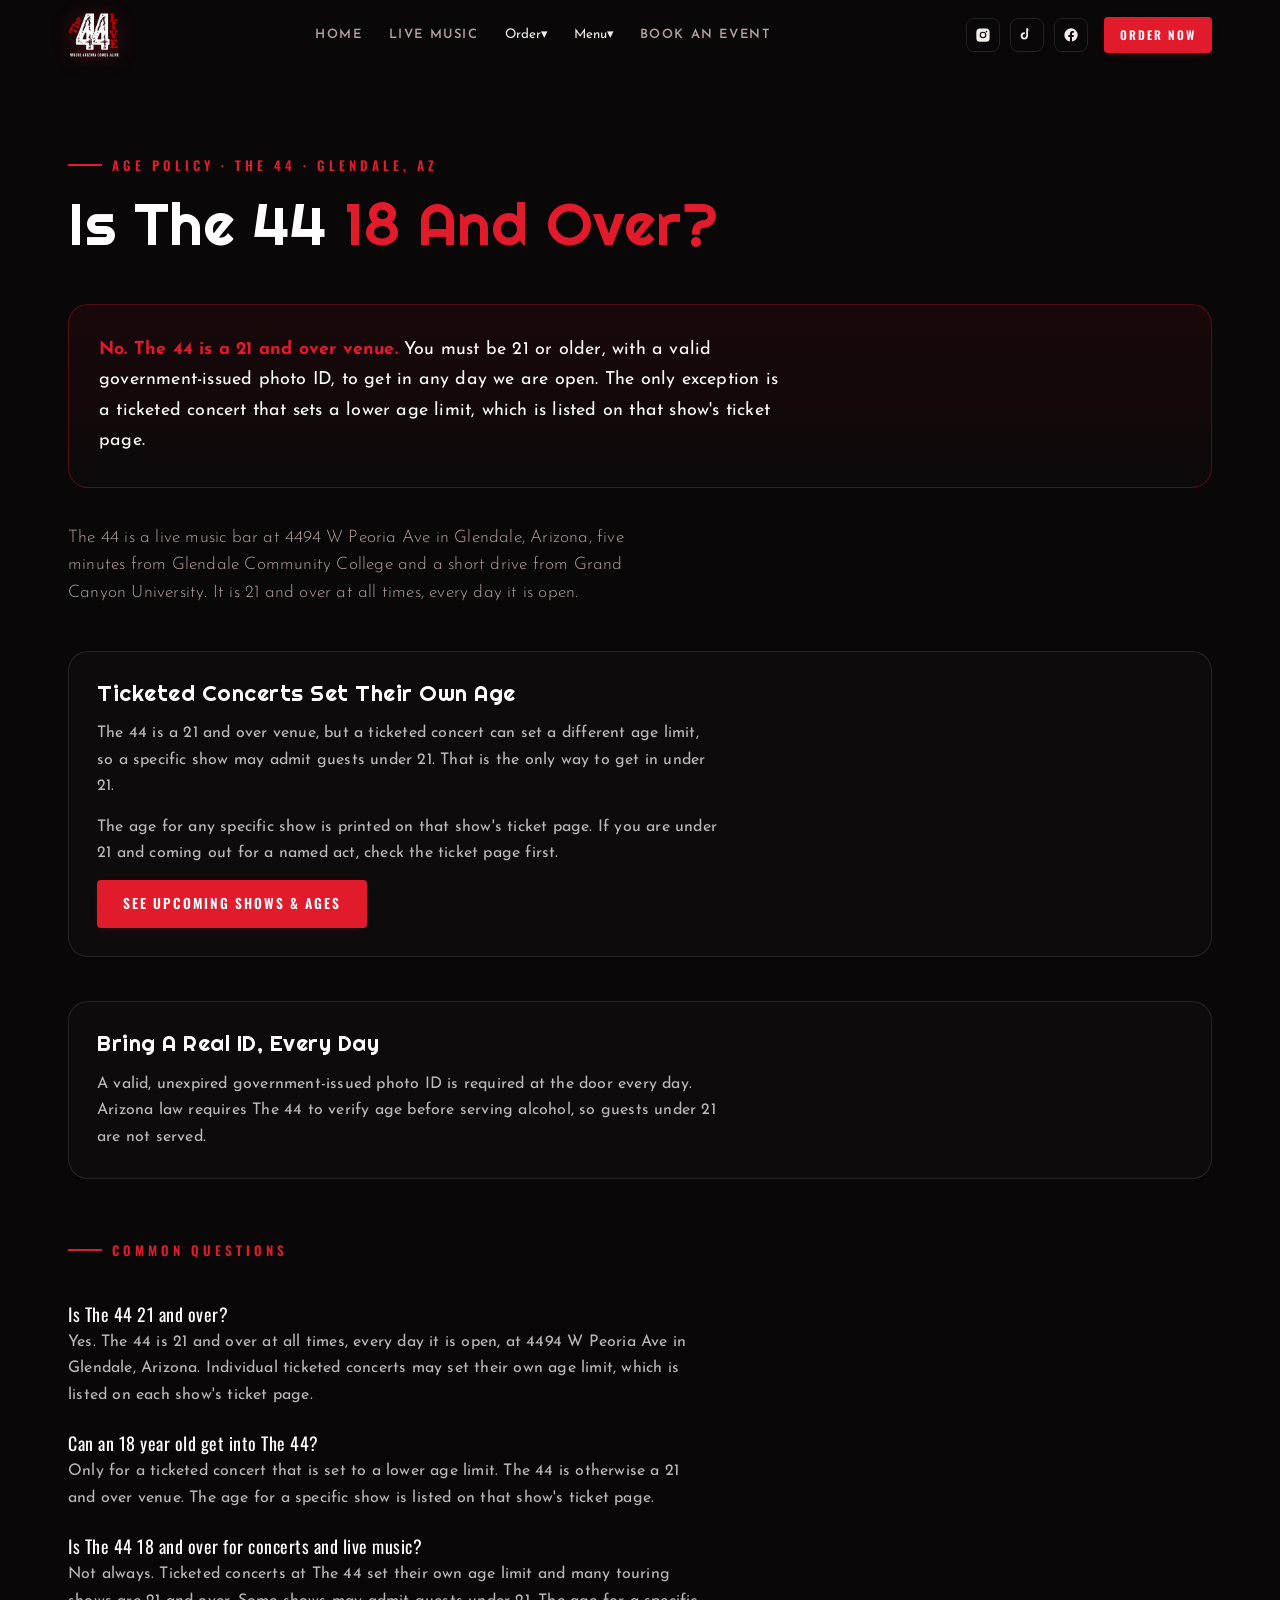
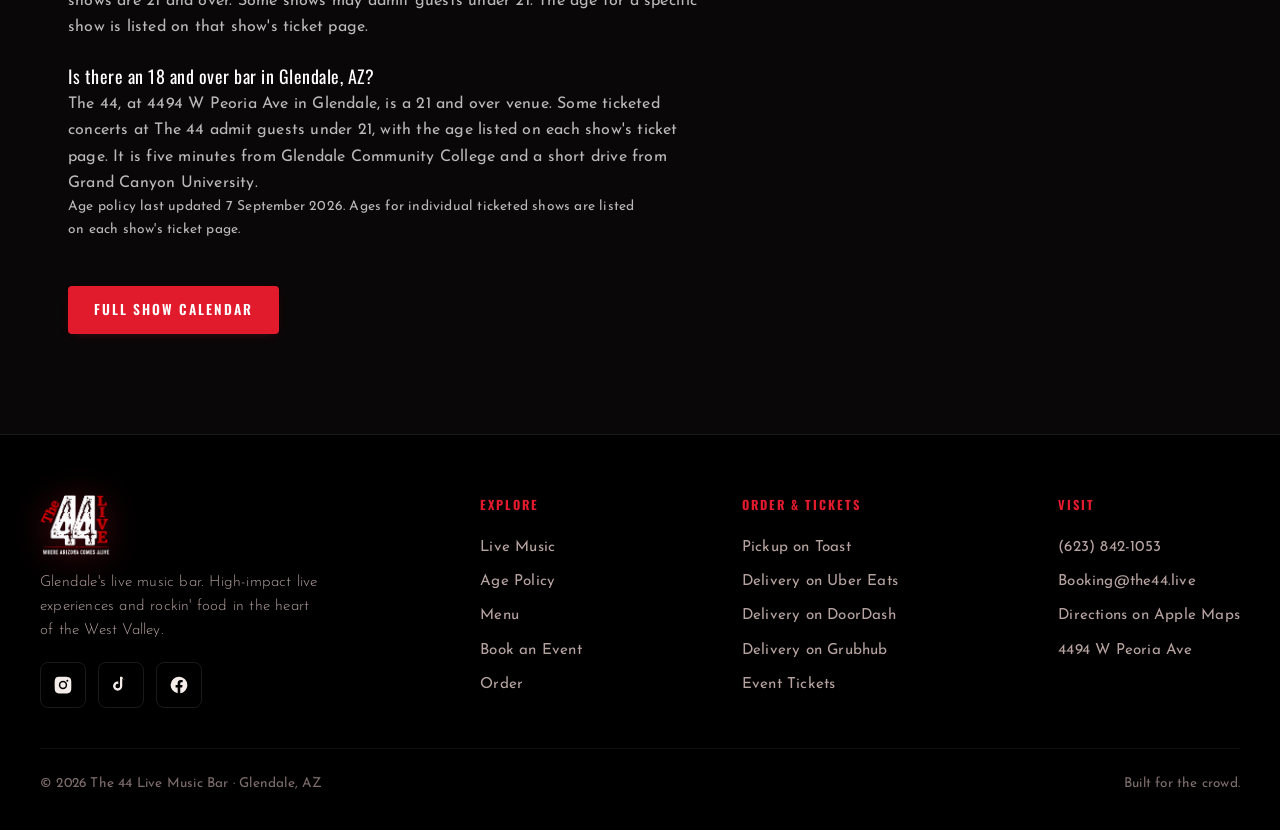
==== commit 5f580eaa: "Add Google Analytics 4 (G-GHL2QDMFVK) to all pages Install the gtag.js tag for the GA4 web stream (t" ====
--- a/18-and-over.html
+++ b/18-and-over.html
@@ -53,6 +53,14 @@
 {"@type":"ListItem","position":1,"name":"The 44","item":"https://the44.live/"},
 {"@type":"ListItem","position":2,"name":"Age Policy","item":"https://the44.live/18-and-over.html"}]}}
 ]}
+</script>
+<!-- Google tag (gtag.js) -->
+<script async src="https://www.googletagmanager.com/gtag/js?id=G-GHL2QDMFVK"></script>
+<script>
+  window.dataLayer = window.dataLayer || [];
+  function gtag(){dataLayer.push(arguments);}
+  gtag('js', new Date());
+  gtag('config', 'G-GHL2QDMFVK');
 </script>
 </head>
 <body>
